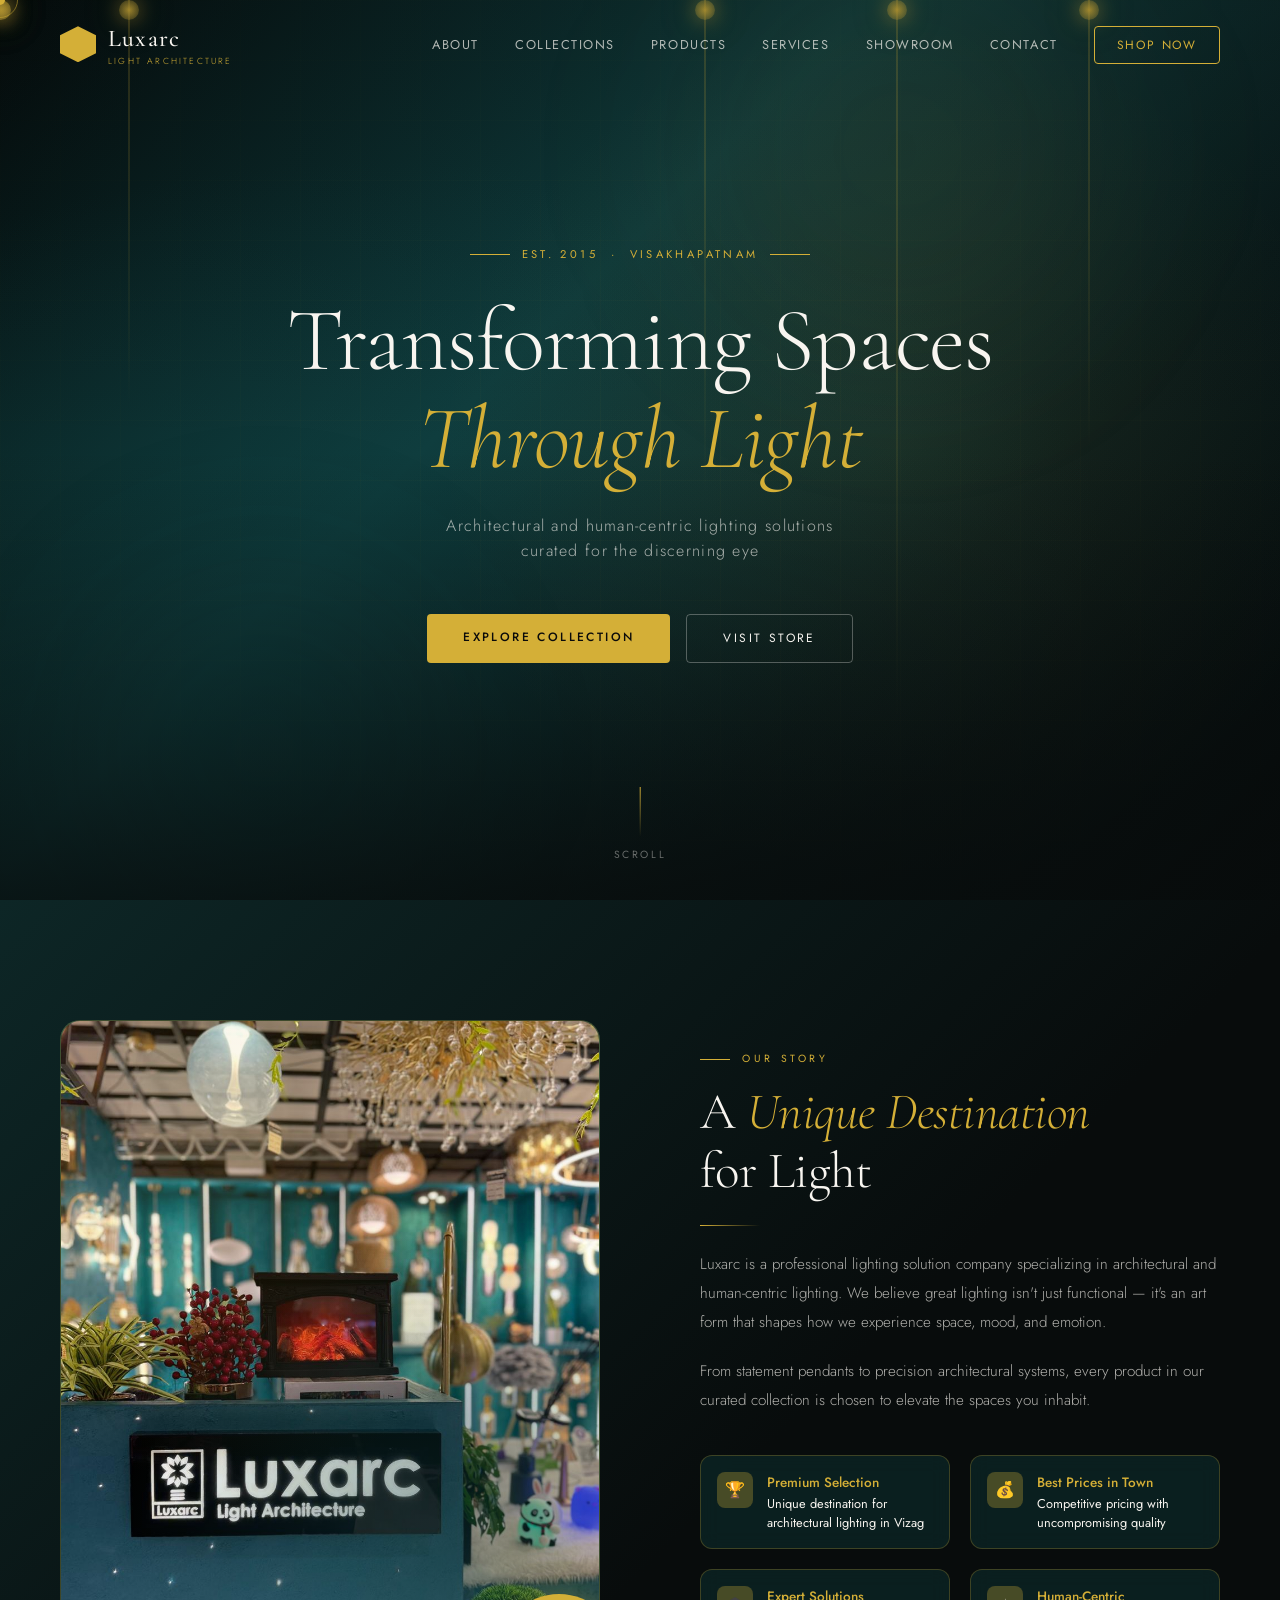
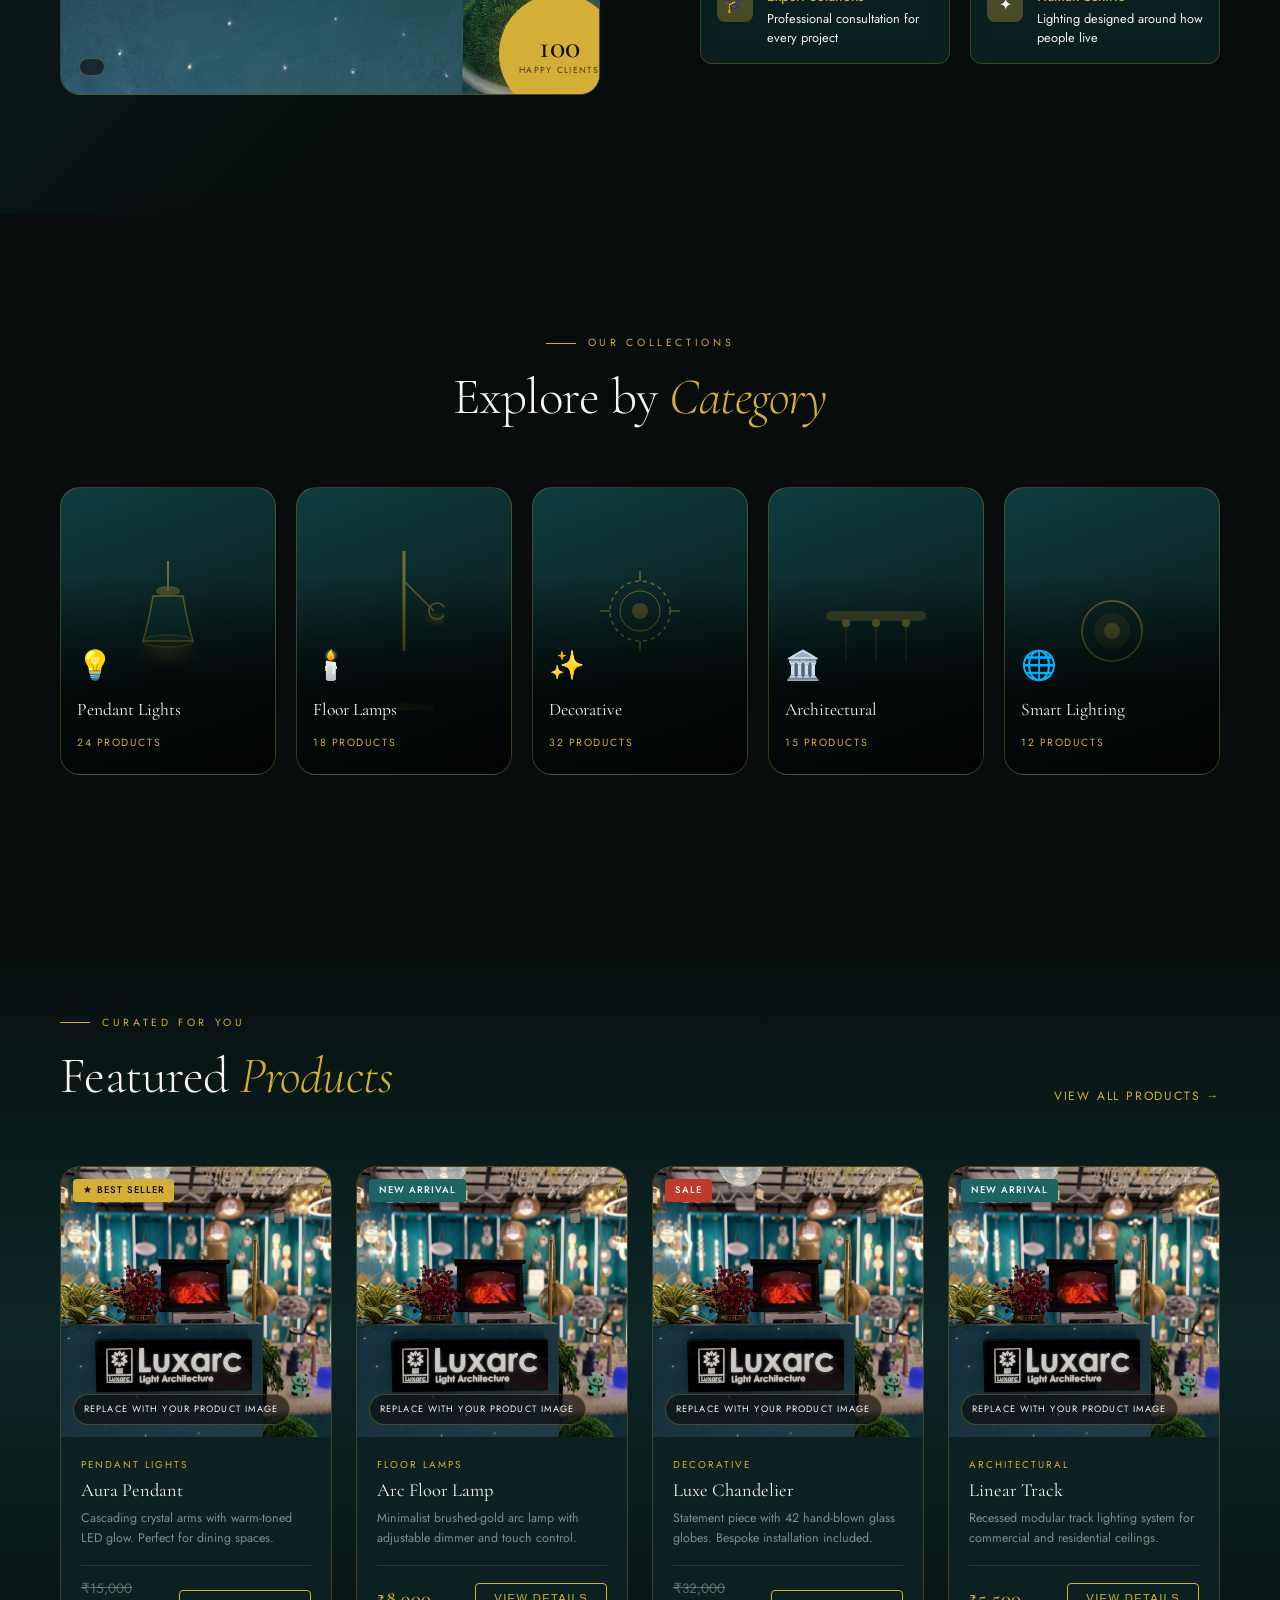
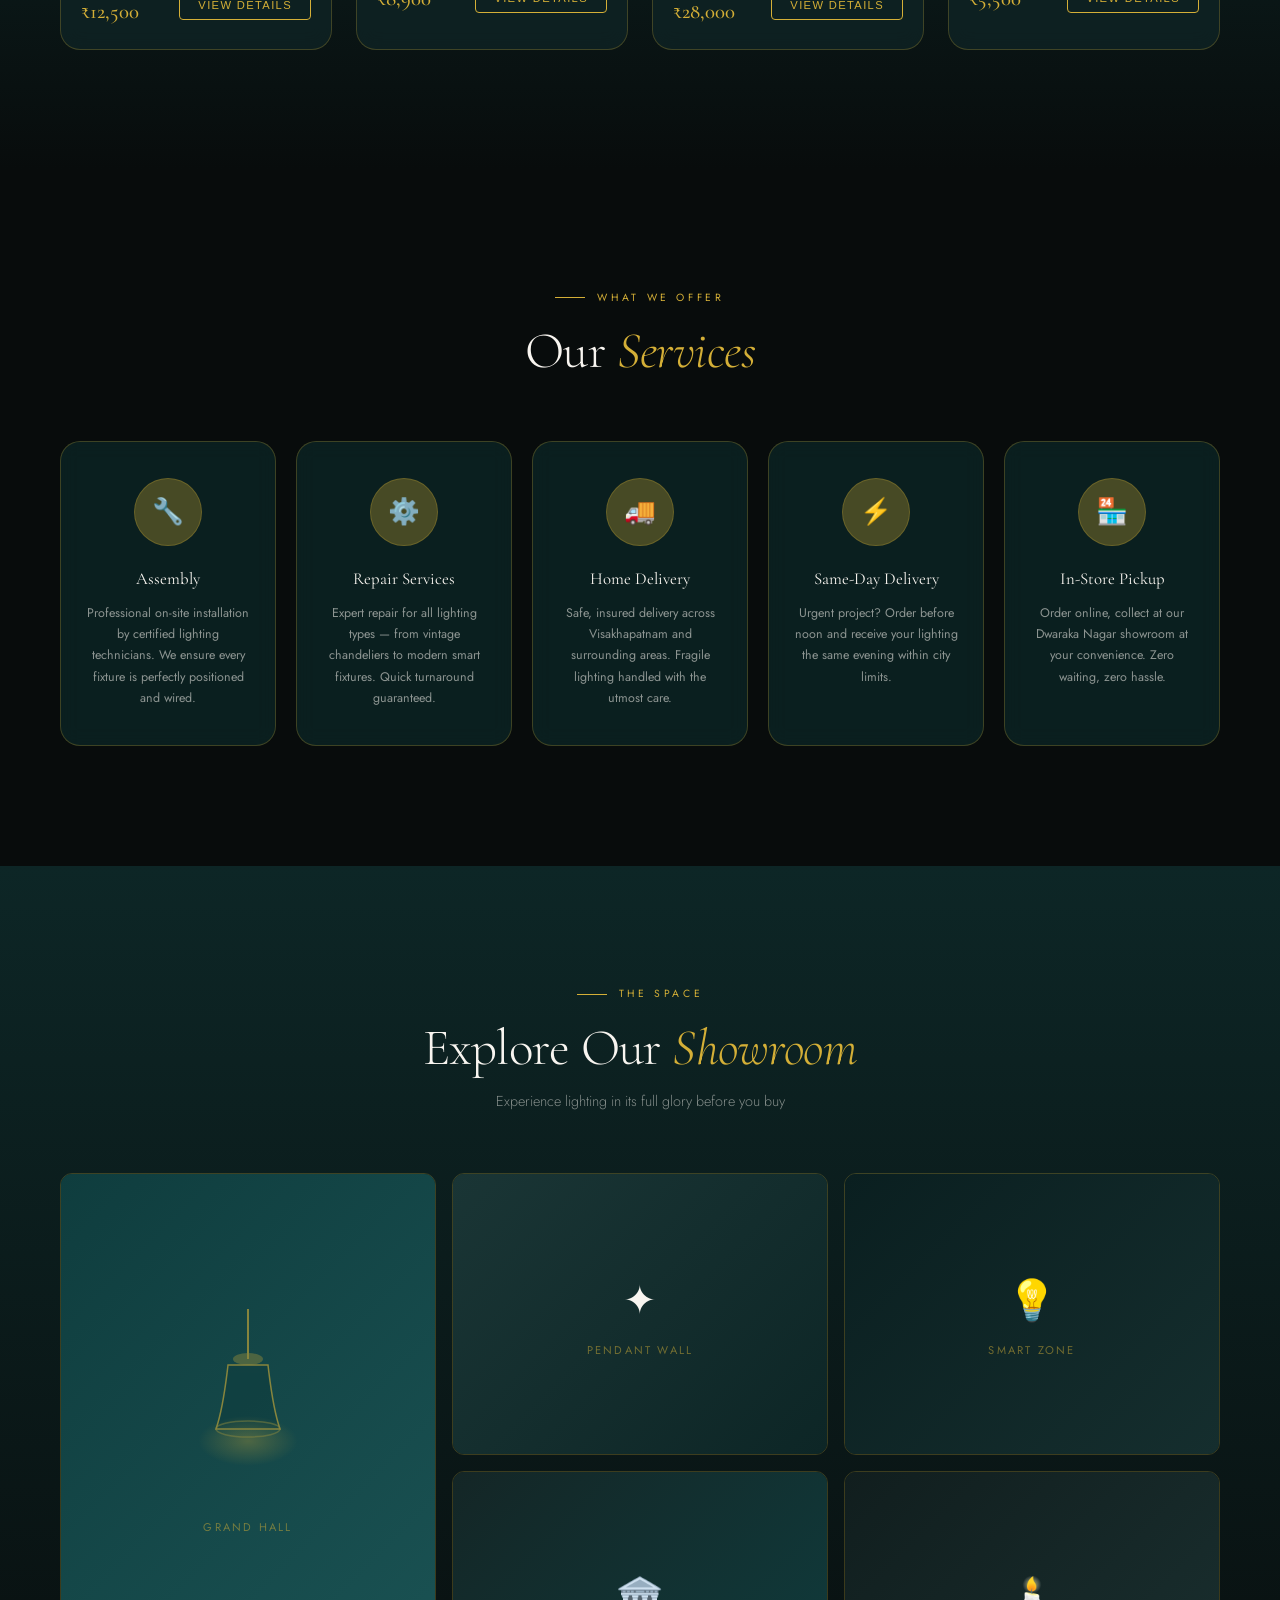
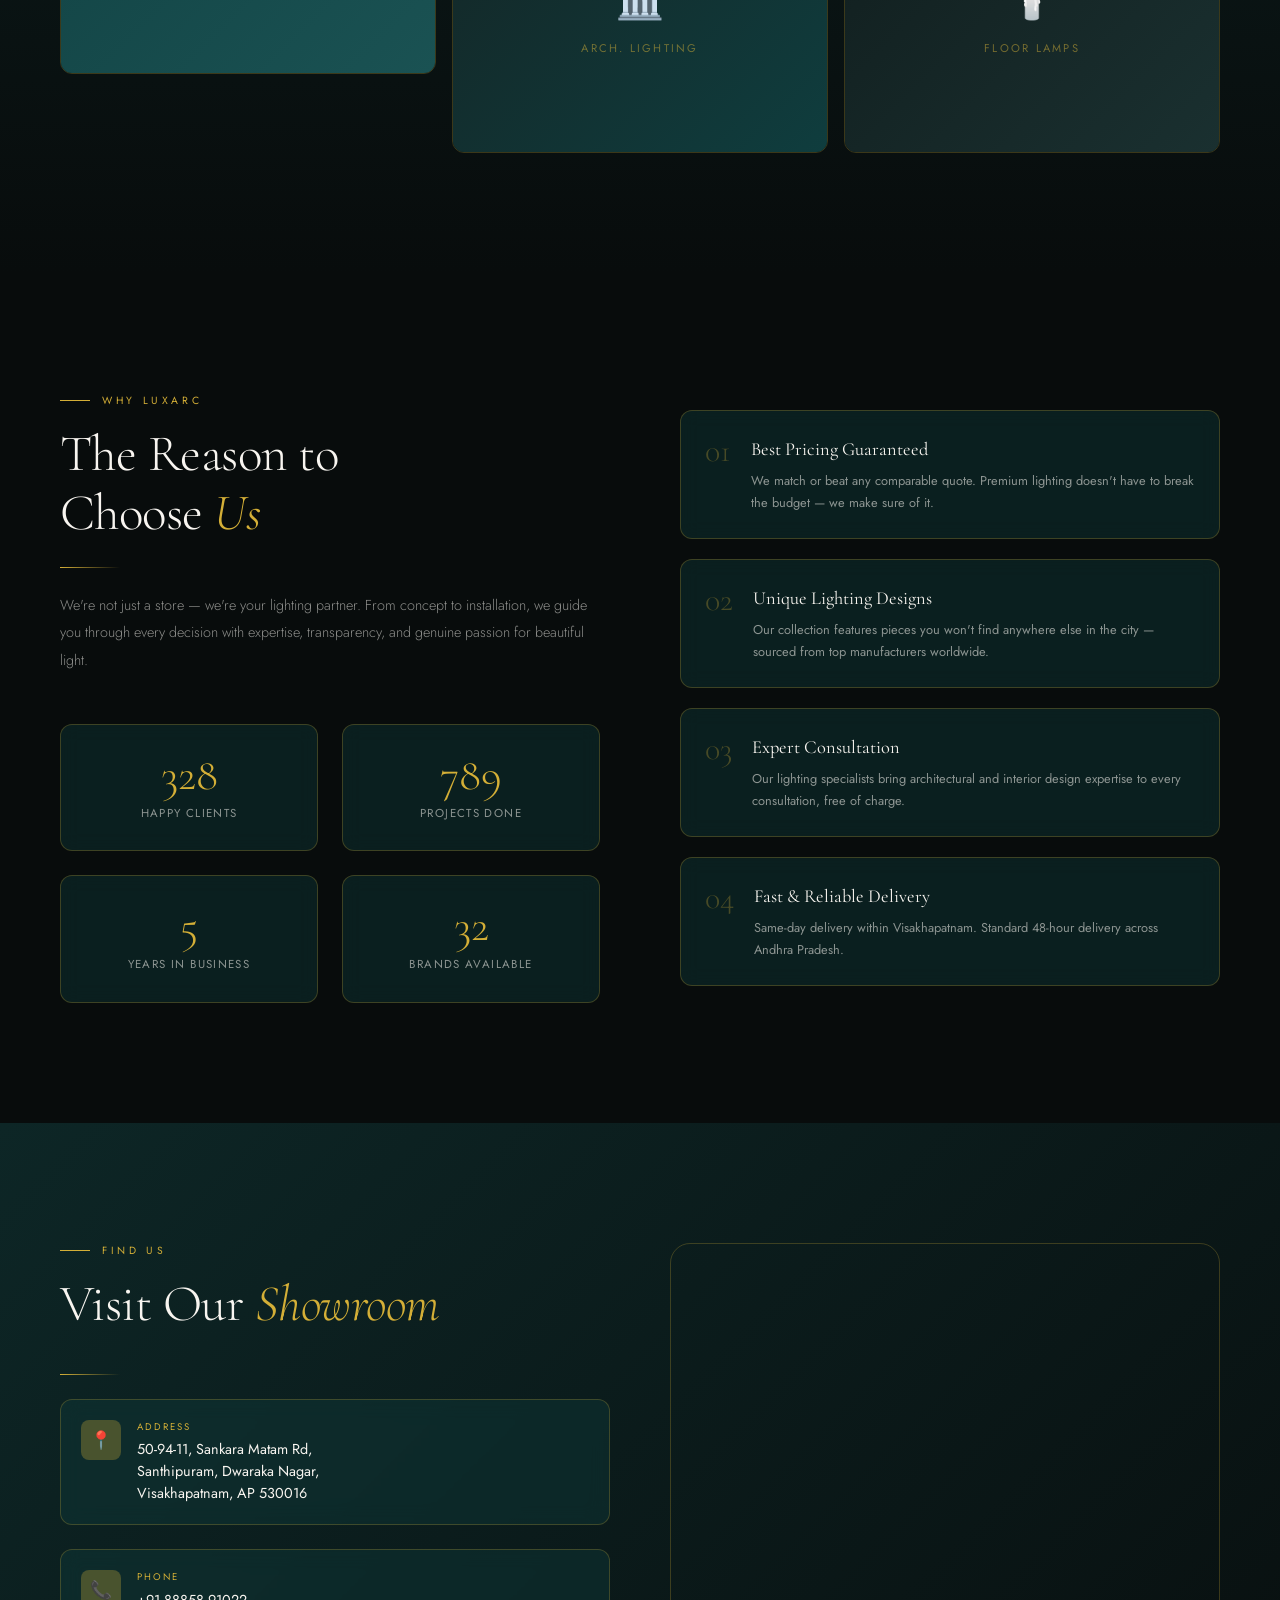
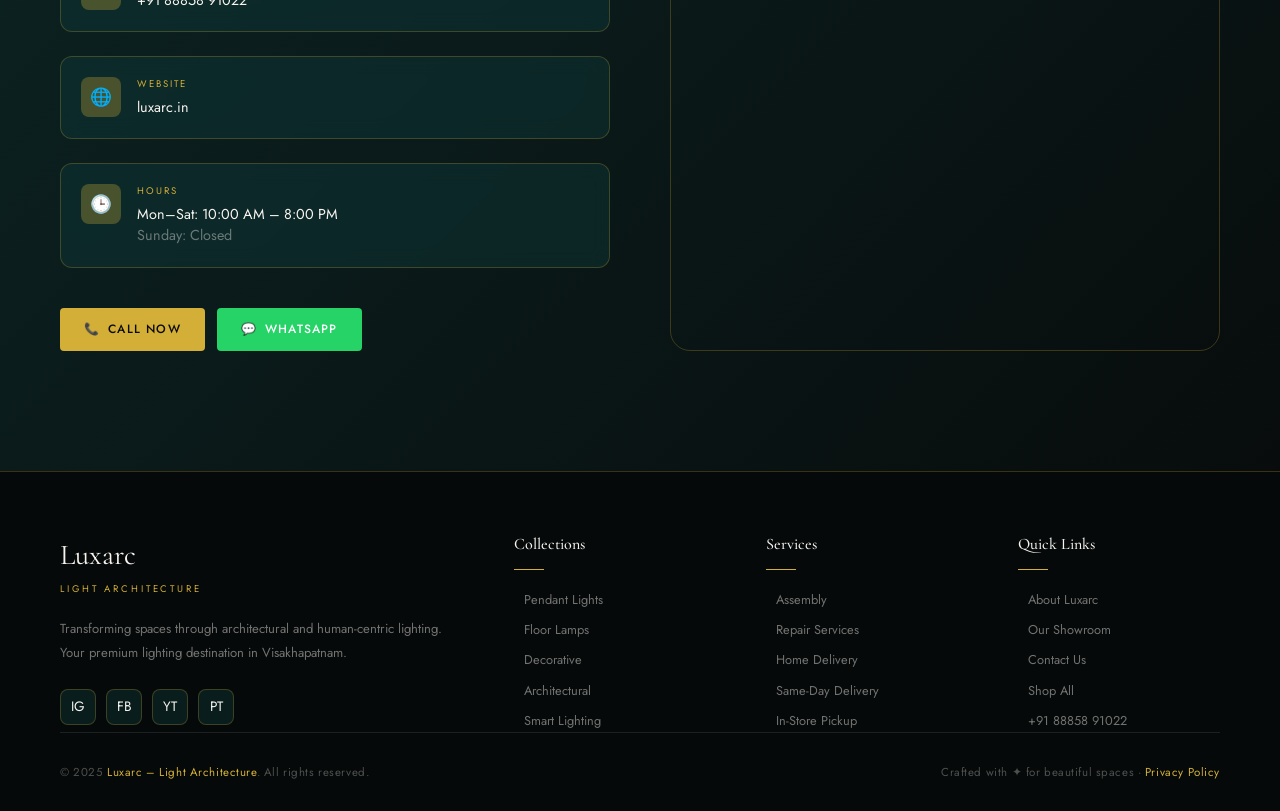
==== index.html @ 86f2c95a "Initial commit" ====
<!DOCTYPE html>
<html lang="en">
<head>
  <meta charset="UTF-8" />
  <meta name="viewport" content="width=device-width, initial-scale=1.0" />
  <title>Luxarc – Light Architecture | Premium Lighting Solutions</title>
  <meta name="description" content="Luxarc – Architectural and human-centric lighting solutions. Transforming spaces through light. Visakhapatnam's premium lighting destination." />
  <link rel="stylesheet" href="style.css" />
  <link rel="icon" href="data:image/svg+xml,<svg xmlns='http://www.w3.org/2000/svg' viewBox='0 0 100 100'><polygon points='50,5 95,27.5 95,72.5 50,95 5,72.5 5,27.5' fill='%23D4AF37'/></svg>" />
</head>
<body>

<!-- PAGE LOADER -->
<div class="page-loader" id="pageLoader">
  <div class="loader-logo">Lux<span>arc</span></div>
  <div class="loader-bar"></div>
  <div class="loader-text">Light Architecture</div>
</div>

<!-- CUSTOM CURSOR -->
<div class="cursor" id="cursor"></div>
<div class="cursor-ring" id="cursorRing"></div>

<!-- ─── NAVBAR ─── -->
<nav id="navbar">
  <a href="index.html" class="nav-logo">
    <div class="logo-icon"></div>
    <div>
      <span class="logo-text">Luxarc</span>
      <span class="logo-tagline">Light Architecture</span>
    </div>
  </a>
  <ul class="nav-links">
    <li><a href="#about">About</a></li>
    <li><a href="#categories">Collections</a></li>
    <li><a href="#featured">Products</a></li>
    <li><a href="#services">Services</a></li>
    <li><a href="#showroom">Showroom</a></li>
    <li><a href="#contact">Contact</a></li>
    <li><a href="products.html" class="nav-cta">Shop Now</a></li>
  </ul>
  <button class="hamburger" id="hamburger" aria-label="Menu">
    <span></span><span></span><span></span>
  </button>
</nav>

<!-- MOBILE NAV -->
<nav class="mobile-nav" id="mobileNav">
  <a href="#about">About</a>
  <a href="#categories">Collections</a>
  <a href="#featured">Products</a>
  <a href="#services">Services</a>
  <a href="#showroom">Showroom</a>
  <a href="#contact">Contact</a>
  <a href="products.html">Shop Now →</a>
</nav>

<!-- ─── HERO ─── -->
<section id="hero">
  <div class="hero-bg"></div>
  <div class="hero-lights">
    <div class="glow-orb glow-orb-1"></div>
    <div class="glow-orb glow-orb-2"></div>
    <div class="light-beam"></div>
    <div class="light-beam"></div>
    <div class="light-beam"></div>
    <div class="light-beam"></div>
    <div class="light-beam"></div>
    <div class="light-beam"></div>
  </div>
  <div class="hero-grid-overlay"></div>
  <div class="hero-overlay"></div>
  <div class="hero-content">
    <p class="hero-eyebrow">Est. 2015 &nbsp;·&nbsp; Visakhapatnam</p>
    <h1 class="hero-h1">Transforming Spaces<br><em>Through Light</em></h1>
    <p class="hero-sub">Architectural and human-centric lighting solutions<br>curated for the discerning eye</p>
    <div class="hero-btns">
      <a href="products.html" class="btn-primary">Explore Collection</a>
      <a href="#contact" class="btn-secondary">Visit Store</a>
    </div>
  </div>
  <div class="hero-scroll">
    <div class="scroll-line"></div>
    <span>Scroll</span>
  </div>
</section>

<!-- ─── ABOUT ─── -->
<section id="about" class="section-pad">
  <div class="container">
    <div class="about-grid">
      <div class="about-visual reveal-left">
        <div class="about-img-frame">
          <img
            class="about-img"
            src="abt.jpeg"
            alt="Luxarc showroom lighting display"
          />
          <div class="about-img-label"></div>
          <div class="about-badge">
            <span class="num" data-target="500">100</span>
            <span class="label">Happy Clients</span>
          </div>
        </div>
      </div>
      <div class="about-content reveal-right">
        <p class="section-label">Our Story</p>
        <h2 class="section-title">A <em>Unique Destination</em><br>for Light</h2>
        <div class="divider-gold"></div>
        <p class="about-text">
          Luxarc is a professional lighting solution company specializing in architectural and human-centric lighting. We believe great lighting isn't just functional — it's an art form that shapes how we experience space, mood, and emotion.
        </p>
        <p class="about-text" style="margin-top:-20px;">
          From statement pendants to precision architectural systems, every product in our curated collection is chosen to elevate the spaces you inhabit.
        </p>
        <div class="about-features">
          <div class="feature-item delay-1">
            <div class="feature-icon">🏆</div>
            <div class="feature-text">
              <strong>Premium Selection</strong>
              Unique destination for architectural lighting in Vizag
            </div>
          </div>
          <div class="feature-item delay-2">
            <div class="feature-icon">💰</div>
            <div class="feature-text">
              <strong>Best Prices in Town</strong>
              Competitive pricing with uncompromising quality
            </div>
          </div>
          <div class="feature-item delay-3">
            <div class="feature-icon">🎓</div>
            <div class="feature-text">
              <strong>Expert Solutions</strong>
              Professional consultation for every project
            </div>
          </div>
          <div class="feature-item delay-4">
            <div class="feature-icon">✦</div>
            <div class="feature-text">
              <strong>Human-Centric</strong>
              Lighting designed around how people live
            </div>
          </div>
        </div>
      </div>
    </div>
  </div>
</section>

<!-- ─── CATEGORIES ─── -->
<section id="categories" class="section-pad">
  <div class="container">
    <div class="categories-header reveal">
      <p class="section-label" style="justify-content:center">Our Collections</p>
      <h2 class="section-title">Explore by <em>Category</em></h2>
    </div>
    <div class="categories-grid">
      <a href="products.html?cat=pendant" class="cat-card reveal delay-1">
        <div class="cat-bg">
          <svg width="100" height="140" viewBox="0 0 100 140" fill="none" opacity="0.5">
            <line x1="50" y1="0" x2="50" y2="30" stroke="#D4AF37" stroke-width="2"/>
            <ellipse cx="50" cy="30" rx="12" ry="5" fill="#D4AF37" opacity="0.6"/>
            <path d="M35 35 Q30 65 25 80 L75 80 Q70 65 65 35Z" fill="#0F3D3E" stroke="#D4AF37" stroke-width="1.5"/>
            <ellipse cx="50" cy="80" rx="25" ry="6" fill="none" stroke="#D4AF37" stroke-width="1.5" opacity="0.5"/>
            <ellipse cx="50" cy="90" rx="35" ry="18" fill="url(#g1)" opacity="0.4"/>
            <defs><radialGradient id="g1"><stop offset="0%" stop-color="#D4AF37"/><stop offset="100%" stop-color="#D4AF37" stop-opacity="0"/></radialGradient></defs>
          </svg>
        </div>
        <div class="cat-info">
          <span class="cat-icon">💡</span>
          <span class="cat-name">Pendant Lights</span>
          <span class="cat-count">24 Products</span>
        </div>
        <div class="cat-arrow">→</div>
      </a>
      <a href="products.html?cat=floor" class="cat-card reveal delay-2">
        <div class="cat-bg">
          <svg width="80" height="160" viewBox="0 0 80 160" fill="none" opacity="0.5">
            <line x1="40" y1="0" x2="40" y2="100" stroke="#D4AF37" stroke-width="3"/>
            <line x1="40" y1="30" x2="70" y2="60" stroke="#D4AF37" stroke-width="2" opacity="0.7"/>
            <circle cx="73" cy="60" r="8" fill="none" stroke="#D4AF37" stroke-width="1.5"/>
            <ellipse cx="73" cy="68" rx="15" ry="8" fill="url(#g2)" opacity="0.4"/>
            <ellipse cx="40" cy="158" rx="30" ry="6" fill="#D4AF37" opacity="0.3"/>
            <defs><radialGradient id="g2"><stop offset="0%" stop-color="#D4AF37"/><stop offset="100%" stop-color="#D4AF37" stop-opacity="0"/></radialGradient></defs>
          </svg>
        </div>
        <div class="cat-info">
          <span class="cat-icon">🕯️</span>
          <span class="cat-name">Floor Lamps</span>
          <span class="cat-count">18 Products</span>
        </div>
        <div class="cat-arrow">→</div>
      </a>
      <a href="products.html?cat=decorative" class="cat-card reveal delay-3">
        <div class="cat-bg">
          <svg width="120" height="120" viewBox="0 0 120 120" fill="none" opacity="0.5">
            <circle cx="60" cy="40" r="30" fill="none" stroke="#D4AF37" stroke-width="1.5" stroke-dasharray="4 4"/>
            <circle cx="60" cy="40" r="20" fill="none" stroke="#D4AF37" stroke-width="1"/>
            <circle cx="60" cy="40" r="8" fill="#D4AF37" opacity="0.6"/>
            <line x1="60" y1="10" x2="60" y2="0" stroke="#D4AF37" stroke-width="1.5"/>
            <line x1="60" y1="70" x2="60" y2="80" stroke="#D4AF37" stroke-width="1.5"/>
            <line x1="30" y1="40" x2="20" y2="40" stroke="#D4AF37" stroke-width="1.5"/>
            <line x1="90" y1="40" x2="100" y2="40" stroke="#D4AF37" stroke-width="1.5"/>
          </svg>
        </div>
        <div class="cat-info">
          <span class="cat-icon">✨</span>
          <span class="cat-name">Decorative</span>
          <span class="cat-count">32 Products</span>
        </div>
        <div class="cat-arrow">→</div>
      </a>
      <a href="products.html?cat=architectural" class="cat-card reveal delay-4">
        <div class="cat-bg">
          <svg width="120" height="80" viewBox="0 0 120 80" fill="none" opacity="0.5">
            <rect x="10" y="20" width="100" height="10" rx="5" fill="#D4AF37" opacity="0.5"/>
            <line x1="30" y1="30" x2="30" y2="70" stroke="#D4AF37" stroke-width="1.5" opacity="0.4"/>
            <line x1="60" y1="30" x2="60" y2="70" stroke="#D4AF37" stroke-width="1.5" opacity="0.4"/>
            <line x1="90" y1="30" x2="90" y2="70" stroke="#D4AF37" stroke-width="1.5" opacity="0.4"/>
            <circle cx="30" cy="32" r="4" fill="#D4AF37"/>
            <circle cx="60" cy="32" r="4" fill="#D4AF37"/>
            <circle cx="90" cy="32" r="4" fill="#D4AF37"/>
          </svg>
        </div>
        <div class="cat-info">
          <span class="cat-icon">🏛️</span>
          <span class="cat-name">Architectural</span>
          <span class="cat-count">15 Products</span>
        </div>
        <div class="cat-arrow">→</div>
      </a>
      <a href="products.html?cat=smart" class="cat-card reveal delay-5">
        <div class="cat-bg">
          <svg width="100" height="100" viewBox="0 0 100 100" fill="none" opacity="0.5">
            <circle cx="50" cy="50" r="30" fill="none" stroke="#D4AF37" stroke-width="1.5"/>
            <circle cx="50" cy="50" r="18" fill="#D4AF37" opacity="0.2"/>
            <circle cx="50" cy="50" r="8" fill="#D4AF37" opacity="0.7"/>
            <path d="M50 20 A30 30 0 0 1 80 50" stroke="#D4AF37" stroke-width="2" stroke-linecap="round" opacity="0.5"/>
            <path d="M50 80 A30 30 0 0 1 20 50" stroke="#D4AF37" stroke-width="2" stroke-linecap="round" opacity="0.5"/>
          </svg>
        </div>
        <div class="cat-info">
          <span class="cat-icon">🌐</span>
          <span class="cat-name">Smart Lighting</span>
          <span class="cat-count">12 Products</span>
        </div>
        <div class="cat-arrow">→</div>
      </a>
    </div>
  </div>
</section>

<!-- ─── FEATURED PRODUCTS ─── -->
<section id="featured" class="section-pad">
  <div class="container">
    <div class="featured-header">
      <div class="reveal">
        <p class="section-label">Curated for You</p>
        <h2 class="section-title">Featured <em>Products</em></h2>
      </div>
      <a href="products.html" class="view-all-link reveal">View All Products →</a>
    </div>
    <div class="products-grid" id="featuredGrid">
      <!-- Rendered by JS -->
    </div>
  </div>
</section>

<!-- ─── SERVICES ─── -->
<section id="services" class="section-pad">
  <div class="container">
    <div class="services-header reveal">
      <p class="section-label" style="justify-content:center">What We Offer</p>
      <h2 class="section-title">Our <em>Services</em></h2>
    </div>
    <div class="services-grid">
      <div class="service-card reveal delay-1">
        <div class="service-icon-wrap">🔧</div>
        <h3 class="service-title">Assembly</h3>
        <p class="service-desc">Professional on-site installation by certified lighting technicians. We ensure every fixture is perfectly positioned and wired.</p>
      </div>
      <div class="service-card reveal delay-2">
        <div class="service-icon-wrap">⚙️</div>
        <h3 class="service-title">Repair Services</h3>
        <p class="service-desc">Expert repair for all lighting types — from vintage chandeliers to modern smart fixtures. Quick turnaround guaranteed.</p>
      </div>
      <div class="service-card reveal delay-3">
        <div class="service-icon-wrap">🚚</div>
        <h3 class="service-title">Home Delivery</h3>
        <p class="service-desc">Safe, insured delivery across Visakhapatnam and surrounding areas. Fragile lighting handled with the utmost care.</p>
      </div>
      <div class="service-card reveal delay-4">
        <div class="service-icon-wrap">⚡</div>
        <h3 class="service-title">Same-Day Delivery</h3>
        <p class="service-desc">Urgent project? Order before noon and receive your lighting the same evening within city limits.</p>
      </div>
      <div class="service-card reveal delay-5">
        <div class="service-icon-wrap">🏪</div>
        <h3 class="service-title">In-Store Pickup</h3>
        <p class="service-desc">Order online, collect at our Dwaraka Nagar showroom at your convenience. Zero waiting, zero hassle.</p>
      </div>
    </div>
  </div>
</section>

<!-- ─── SHOWROOM ─── -->
<section id="showroom" class="section-pad">
  <div class="container">
    <div class="showroom-header reveal">
      <p class="section-label" style="justify-content:center">The Space</p>
      <h2 class="section-title">Explore Our <em>Showroom</em></h2>
      <p style="color:rgba(248,245,240,0.5); font-size:0.9rem; margin-top:12px; font-weight:300;">Experience lighting in its full glory before you buy</p>
    </div>
    <div class="showroom-gallery">
      <div class="gallery-item reveal-left">
        <div class="gallery-inner" style="background: linear-gradient(135deg, #0f3d3e, #1a5253);">
          <svg width="120" height="200" viewBox="0 0 120 200" fill="none" opacity="0.6">
            <line x1="60" y1="0" x2="60" y2="50" stroke="#D4AF37" stroke-width="2"/>
            <ellipse cx="60" cy="50" rx="15" ry="6" fill="#D4AF37" opacity="0.5"/>
            <path d="M40 56 Q35 100 28 120 L92 120 Q85 100 80 56Z" fill="#0F3D3E" stroke="#D4AF37" stroke-width="1.5"/>
            <ellipse cx="60" cy="120" rx="32" ry="8" fill="none" stroke="#D4AF37" stroke-width="1.5" opacity="0.5"/>
            <ellipse cx="60" cy="132" rx="50" ry="25" fill="url(#sg1)" opacity="0.5"/>
            <defs><radialGradient id="sg1"><stop offset="0%" stop-color="#D4AF37"/><stop offset="100%" stop-color="#D4AF37" stop-opacity="0"/></radialGradient></defs>
          </svg>
          <span style="font-size:0.7rem; color:rgba(212,175,55,0.5); letter-spacing:0.2em; text-transform:uppercase;">Grand Hall</span>
        </div>
        <div class="gallery-caption">Grand Entry Chandelier Display</div>
      </div>
      <div class="gallery-item reveal delay-1">
        <div class="gallery-inner" style="background: linear-gradient(135deg, #1a3535, #0d2626);">
          <span style="font-size:2.5rem">✦</span>
          <span style="font-size:0.7rem; color:rgba(212,175,55,0.5); letter-spacing:0.2em; text-transform:uppercase;">Pendant Wall</span>
        </div>
        <div class="gallery-caption">Curated Pendant Collection</div>
      </div>
      <div class="gallery-item reveal delay-2">
        <div class="gallery-inner" style="background: linear-gradient(135deg, #0a1f20, #152e2e);">
          <span style="font-size:2.5rem">💡</span>
          <span style="font-size:0.7rem; color:rgba(212,175,55,0.5); letter-spacing:0.2em; text-transform:uppercase;">Smart Zone</span>
        </div>
        <div class="gallery-caption">Smart Lighting Technology Zone</div>
      </div>
      <div class="gallery-item reveal delay-3">
        <div class="gallery-inner" style="background: linear-gradient(135deg, #142626, #0f3d3e);">
          <span style="font-size:2.5rem">🏛️</span>
          <span style="font-size:0.7rem; color:rgba(212,175,55,0.5); letter-spacing:0.2em; text-transform:uppercase;">Arch. Lighting</span>
        </div>
        <div class="gallery-caption">Architectural Solutions Room</div>
      </div>
      <div class="gallery-item reveal delay-4">
        <div class="gallery-inner" style="background: linear-gradient(135deg, #111e1e, #1a3030);">
          <span style="font-size:2.5rem">🕯️</span>
          <span style="font-size:0.7rem; color:rgba(212,175,55,0.5); letter-spacing:0.2em; text-transform:uppercase;">Floor Lamps</span>
        </div>
        <div class="gallery-caption">Designer Floor Lamp Gallery</div>
      </div>
    </div>
  </div>
</section>

<!-- ─── WHY CHOOSE US ─── -->
<section id="why" class="section-pad">
  <div class="container">
    <div class="why-grid">
      <div class="why-left">
        <div class="reveal">
          <p class="section-label">Why Luxarc</p>
          <h2 class="section-title">The Reason to<br>Choose <em>Us</em></h2>
          <div class="divider-gold"></div>
          <p style="font-size:0.9rem; color:rgba(248,245,240,0.55); line-height:1.9; font-weight:300;">
            We're not just a store — we're your lighting partner. From concept to installation, we guide you through every decision with expertise, transparency, and genuine passion for beautiful light.
          </p>
        </div>
        <div class="why-stats">
          <div class="stat-item reveal delay-1">
            <div class="stat-num" data-target="500">0</div>
            <div class="stat-label">Happy Clients</div>
          </div>
          <div class="stat-item reveal delay-2">
            <div class="stat-num" data-target="1200">0</div>
            <div class="stat-label">Projects Done</div>
          </div>
          <div class="stat-item reveal delay-3">
            <div class="stat-num" data-target="8">0</div>
            <div class="stat-label">Years in Business</div>
          </div>
          <div class="stat-item reveal delay-4">
            <div class="stat-num" data-target="50">0</div>
            <div class="stat-label">Brands Available</div>
          </div>
        </div>
      </div>
      <div class="why-reasons">
        <div class="reason-item reveal delay-1">
          <div class="reason-num">01</div>
          <div class="reason-content">
            <h3 class="reason-title">Best Pricing Guaranteed</h3>
            <p class="reason-desc">We match or beat any comparable quote. Premium lighting doesn't have to break the budget — we make sure of it.</p>
          </div>
        </div>
        <div class="reason-item reveal delay-2">
          <div class="reason-num">02</div>
          <div class="reason-content">
            <h3 class="reason-title">Unique Lighting Designs</h3>
            <p class="reason-desc">Our collection features pieces you won't find anywhere else in the city — sourced from top manufacturers worldwide.</p>
          </div>
        </div>
        <div class="reason-item reveal delay-3">
          <div class="reason-num">03</div>
          <div class="reason-content">
            <h3 class="reason-title">Expert Consultation</h3>
            <p class="reason-desc">Our lighting specialists bring architectural and interior design expertise to every consultation, free of charge.</p>
          </div>
        </div>
        <div class="reason-item reveal delay-4">
          <div class="reason-num">04</div>
          <div class="reason-content">
            <h3 class="reason-title">Fast & Reliable Delivery</h3>
            <p class="reason-desc">Same-day delivery within Visakhapatnam. Standard 48-hour delivery across Andhra Pradesh.</p>
          </div>
        </div>
      </div>
    </div>
  </div>
</section>

<!-- ─── CONTACT ─── -->
<section id="contact" class="section-pad">
  <div class="container">
    <div class="contact-grid">
      <div class="contact-info">
        <div class="reveal">
          <p class="section-label">Find Us</p>
          <h2 class="section-title">Visit Our <em>Showroom</em></h2>
          <div class="divider-gold"></div>
        </div>
        <div class="contact-details">
          <div class="contact-item reveal delay-1">
            <div class="contact-icon">📍</div>
            <div>
              <p class="contact-label">Address</p>
              <p class="contact-value">50-94-11, Sankara Matam Rd,<br>Santhipuram, Dwaraka Nagar,<br>Visakhapatnam, AP 530016</p>
            </div>
          </div>
          <div class="contact-item reveal delay-2">
            <div class="contact-icon">📞</div>
            <div>
              <p class="contact-label">Phone</p>
              <p class="contact-value">+91 88858 91022</p>
            </div>
          </div>
          <div class="contact-item reveal delay-3">
            <div class="contact-icon">🌐</div>
            <div>
              <p class="contact-label">Website</p>
              <p class="contact-value">luxarc.in</p>
            </div>
          </div>
          <div class="contact-item reveal delay-4">
            <div class="contact-icon">🕒</div>
            <div>
              <p class="contact-label">Hours</p>
              <p class="contact-value">Mon–Sat: 10:00 AM – 8:00 PM<br><span style="color:rgba(248,245,240,0.4)">Sunday: Closed</span></p>
            </div>
          </div>
        </div>
        <div class="contact-actions reveal delay-5">
          <a href="tel:+918885891022" class="btn-call">
            <span>📞</span> Call Now
          </a>
          <a href="https://wa.me/918885891022" target="_blank" class="btn-whatsapp">
            <span>💬</span> WhatsApp
          </a>
        </div>
      </div>
      <div class="contact-map reveal-right">
        <iframe
          src="https://www.google.com/maps/embed?pb=!1m18!1m12!1m3!1d3800.398!2d83.318!3d17.726!2m3!1f0!2f0!3f0!3m2!1i1024!2i768!4f13.1!3m3!1m2!1s0x0%3A0x0!2zMTfCsDQzJzMzLjYiTiA4M8KwMTknMDQuOCJF!5e0!3m2!1sen!2sin!4v1620000000000!5m2!1sen!2sin"
          allowfullscreen="" loading="lazy"
          referrerpolicy="no-referrer-when-downgrade"
          title="Luxarc Store Location">
        </iframe>
      </div>
    </div>
  </div>
</section>

<!-- ─── FOOTER ─── -->
<footer>
  <div class="footer-grid container" style="max-width:1300px; margin:0 auto;">
    <div class="footer-brand">
      <span class="logo-text">Luxarc</span>
      <span class="tagline">Light Architecture</span>
      <p class="footer-desc">Transforming spaces through architectural and human-centric lighting. Your premium lighting destination in Visakhapatnam.</p>
      <div class="social-links">
        <a class="social-link" href="#" aria-label="Instagram">IG</a>
        <a class="social-link" href="#" aria-label="Facebook">FB</a>
        <a class="social-link" href="#" aria-label="YouTube">YT</a>
        <a class="social-link" href="#" aria-label="Pinterest">PT</a>
      </div>
    </div>
    <div class="footer-col">
      <h4>Collections</h4>
      <div class="footer-links">
        <a href="products.html?cat=pendant">Pendant Lights</a>
        <a href="products.html?cat=floor">Floor Lamps</a>
        <a href="products.html?cat=decorative">Decorative</a>
        <a href="products.html?cat=architectural">Architectural</a>
        <a href="products.html?cat=smart">Smart Lighting</a>
      </div>
    </div>
    <div class="footer-col">
      <h4>Services</h4>
      <div class="footer-links">
        <a href="#services">Assembly</a>
        <a href="#services">Repair Services</a>
        <a href="#services">Home Delivery</a>
        <a href="#services">Same-Day Delivery</a>
        <a href="#services">In-Store Pickup</a>
      </div>
    </div>
    <div class="footer-col">
      <h4>Quick Links</h4>
      <div class="footer-links">
        <a href="#about">About Luxarc</a>
        <a href="#showroom">Our Showroom</a>
        <a href="#contact">Contact Us</a>
        <a href="products.html">Shop All</a>
        <a href="tel:+918885891022">+91 88858 91022</a>
      </div>
    </div>
  </div>
  <div class="footer-bottom container" style="max-width:1300px; margin:0 auto;">
    <p>© 2025 <a href="#">Luxarc – Light Architecture</a>. All rights reserved.</p>
    <p>Crafted with ✦ for beautiful spaces · <a href="#">Privacy Policy</a></p>
  </div>
</footer>

<!-- ─── PRODUCT MODAL ─── -->
<div class="modal-overlay" id="productModal" role="dialog" aria-modal="true">
  <div class="modal-box" style="position:relative;">
    <div class="modal-img-side">
      <!-- Populated by JS -->
    </div>
    <div class="modal-info">
      <button class="modal-close" onclick="closeModal()" aria-label="Close">✕</button>
      <p class="modal-product-cat product-cat" style="margin-bottom:8px;">Category</p>
      <h2 class="modal-product-name" style="font-family:var(--font-display); font-size:1.8rem; font-weight:400; margin-bottom:8px;">Product Name</h2>
      <p class="modal-product-price product-price" style="font-size:1.6rem; margin-bottom:20px;">₹0</p>
      <p class="modal-product-desc" style="font-size:0.88rem; color:rgba(248,245,240,0.6); line-height:1.8; margin-bottom:30px;">Description</p>
      <div style="display:flex; gap:12px; flex-wrap:wrap;">
        <button class="btn-primary" onclick="closeModal()">Add to Enquiry</button>
        <a href="tel:+918885891022" class="btn-secondary" style="display:flex;align-items:center;gap:6px;">📞 Call for Price</a>
      </div>
      <p style="font-size:0.7rem; color:rgba(248,245,240,0.3); margin-top:16px; letter-spacing:0.05em;">
        Free delivery · Expert installation available
      </p>
    </div>
  </div>
</div>

<script src="script.js"></script>
</body>
</html>
---- style.css ----
/* ========================================
   LUXARC – LIGHT ARCHITECTURE
   Premium Lighting Brand CSS
   ======================================== */

@import url('https://fonts.googleapis.com/css2?family=Cormorant+Garamond:ital,wght@0,300;0,400;0,500;0,600;1,300;1,400&family=Jost:wght@200;300;400;500;600&display=swap');

/* ─── CSS VARIABLES ─── */
:root {
  --teal-deep: #0F3D3E;
  --teal-mid: #174f50;
  --teal-light: #1e6465;
  --gold: #D4AF37;
  --gold-light: #e8c84a;
  --gold-dim: rgba(212, 175, 55, 0.3);
  --white-glow: #F8F5F0;
  --white-soft: rgba(248, 245, 240, 0.85);
  --matte-black: #0A0A0A;
  --dark-bg: #080c0c;
  --card-bg: rgba(15, 35, 36, 0.85);
  --glass-bg: rgba(15, 61, 62, 0.4);
  --border-gold: rgba(212, 175, 55, 0.25);
  --border-light: rgba(248, 245, 240, 0.1);
  --shadow-gold: 0 0 30px rgba(212, 175, 55, 0.15);
  --shadow-deep: 0 20px 60px rgba(0,0,0,0.5);
  --radius: 12px;
  --radius-lg: 20px;
  --transition: 0.35s cubic-bezier(0.4, 0, 0.2, 1);
  --font-display: 'Cormorant Garamond', serif;
  --font-body: 'Jost', sans-serif;
}

/* ─── RESET & BASE ─── */
*, *::before, *::after { box-sizing: border-box; margin: 0; padding: 0; }

html { scroll-behavior: smooth; font-size: 16px; }

body {
  font-family: var(--font-body);
  background: var(--dark-bg);
  color: var(--white-glow);
  overflow-x: hidden;
  line-height: 1.6;
}
body.menu-open {
  overflow: hidden;
}

img { max-width: 100%; display: block; }
a { text-decoration: none; color: inherit; }
ul { list-style: none; }

/* ─── SCROLLBAR ─── */
::-webkit-scrollbar { width: 6px; }
::-webkit-scrollbar-track { background: var(--dark-bg); }
::-webkit-scrollbar-thumb { background: var(--gold); border-radius: 3px; }

/* ─── CUSTOM CURSOR ─── */
.cursor {
  position: fixed; width: 10px; height: 10px;
  background: var(--gold); border-radius: 50%;
  pointer-events: none; z-index: 9999;
  transform: translate(-50%, -50%);
  transition: transform 0.1s, width 0.3s, height 0.3s, opacity 0.3s;
}
.cursor-ring {
  position: fixed; width: 36px; height: 36px;
  border: 1px solid rgba(212, 175, 55, 0.5);
  border-radius: 50%; pointer-events: none; z-index: 9998;
  transform: translate(-50%, -50%);
  transition: transform 0.15s ease-out, width 0.3s, height 0.3s;
}
.cursor.hover { width: 6px; height: 6px; }
.cursor-ring.hover { width: 50px; height: 50px; border-color: var(--gold); }

/* ─── NOISE TEXTURE OVERLAY ─── */
body::after {
  content: '';
  position: fixed; inset: 0; z-index: 1;
  pointer-events: none;
  background-image: url("data:image/svg+xml,%3Csvg viewBox='0 0 256 256' xmlns='http://www.w3.org/2000/svg'%3E%3Cfilter id='noise'%3E%3CfeTurbulence type='fractalNoise' baseFrequency='0.9' numOctaves='4' stitchTiles='stitch'/%3E%3C/filter%3E%3Crect width='100%25' height='100%25' filter='url(%23noise)' opacity='0.03'/%3E%3C/svg%3E");
  opacity: 0.4;
}

/* ─── NAVBAR ─── */
#navbar {
  position: fixed; top: 0; left: 0; width: 100%; z-index: 1000;
  padding: 20px 60px;
  display: flex; align-items: center; justify-content: space-between;
  transition: var(--transition);
}
#navbar.scrolled {
  background: rgba(8, 12, 12, 0.92);
  backdrop-filter: blur(20px);
  padding: 14px 60px;
  border-bottom: 1px solid var(--border-gold);
  box-shadow: 0 4px 30px rgba(0,0,0,0.3);
}
.nav-logo {
  display: flex; align-items: center; gap: 12px;
}
.nav-logo .logo-icon {
  width: 36px; height: 36px;
  background: var(--gold);
  clip-path: polygon(50% 0%, 100% 25%, 100% 75%, 50% 100%, 0% 75%, 0% 25%);
  position: relative;
}
.nav-logo .logo-text {
  font-family: var(--font-display);
  font-size: 1.5rem; font-weight: 500;
  letter-spacing: 0.05em;
  color: var(--white-glow);
}
.nav-logo .logo-tagline {
  font-size: 0.55rem; letter-spacing: 0.25em;
  text-transform: uppercase; color: var(--gold);
  font-weight: 300; display: block; margin-top: -4px;
}
.nav-links {
  display: flex; gap: 36px; align-items: center;
}
.nav-links a {
  font-size: 0.8rem; font-weight: 400; letter-spacing: 0.12em;
  text-transform: uppercase; color: rgba(248, 245, 240, 0.7);
  position: relative; transition: var(--transition);
}
.nav-links a::after {
  content: ''; position: absolute; bottom: -4px; left: 0;
  width: 0; height: 1px; background: var(--gold);
  transition: var(--transition);
}
.nav-links a:hover { color: var(--white-glow); }
.nav-links a:hover::after { width: 100%; }
.nav-cta {
  padding: 9px 22px;
  border: 1px solid var(--gold);
  color: var(--gold) !important;
  border-radius: 4px;
  font-size: 0.75rem !important;
  letter-spacing: 0.15em !important;
  transition: var(--transition) !important;
}
.nav-cta:hover {
  background: var(--gold) !important;
  color: var(--matte-black) !important;
}
.nav-cta::after { display: none !important; }
.hamburger {
  display: none; flex-direction: column; gap: 5px;
  cursor: pointer; padding: 4px;
}
.hamburger span {
  display: block; width: 24px; height: 1.5px;
  background: var(--white-glow); transition: var(--transition);
}
.hamburger.active span:nth-child(1) { transform: rotate(45deg) translate(5px, 5px); }
.hamburger.active span:nth-child(2) { opacity: 0; }
.hamburger.active span:nth-child(3) { transform: rotate(-45deg) translate(5px, -5px); }

/* ─── HERO ─── */
#hero {
  position: relative; height: 100vh; min-height: 700px;
  display: flex; align-items: center; justify-content: center;
  overflow: hidden;
}
.hero-bg {
  position: absolute; inset: 0; z-index: 0;
  background: 
    radial-gradient(ellipse 60% 80% at 70% 50%, rgba(212, 175, 55, 0.07) 0%, transparent 60%),
    radial-gradient(ellipse 80% 60% at 30% 60%, rgba(15, 61, 62, 0.5) 0%, transparent 70%),
    linear-gradient(135deg, #040a0a 0%, #0F3D3E 40%, #0a1a1a 70%, #050808 100%);
}
.hero-lights {
  position: absolute; inset: 0; z-index: 1; overflow: hidden;
}
.light-beam {
  position: absolute;
  background: linear-gradient(to bottom, rgba(212, 175, 55, 0.25), transparent);
  width: 2px; transform-origin: top center;
  animation: sway 8s ease-in-out infinite;
}
.light-beam::before {
  content: '';
  position: absolute; top: 0; left: 50%;
  transform: translateX(-50%);
  width: 20px; height: 20px;
  background: radial-gradient(circle, rgba(212, 175, 55, 0.9), rgba(212, 175, 55, 0.2));
  border-radius: 50%;
  box-shadow: 0 0 20px rgba(212, 175, 55, 0.6), 0 0 60px rgba(212, 175, 55, 0.2);
}
.light-beam:nth-child(1) { left: 20%; top: 0; height: 60%; animation-delay: 0s; }
.light-beam:nth-child(2) { left: 40%; top: 0; height: 75%; animation-delay: -2s; width: 3px; }
.light-beam:nth-child(3) { left: 55%; top: 0; height: 55%; animation-delay: -4s; }
.light-beam:nth-child(4) { left: 70%; top: 0; height: 80%; animation-delay: -1s; }
.light-beam:nth-child(5) { left: 85%; top: 0; height: 50%; animation-delay: -3s; }
.light-beam:nth-child(6) { left: 10%; top: 0; height: 45%; animation-delay: -5s; }
@keyframes sway {
  0%, 100% { transform: rotate(-2deg); }
  50% { transform: rotate(2deg); }
}
.glow-orb {
  position: absolute;
  border-radius: 50%;
  filter: blur(80px);
  animation: pulse-glow 6s ease-in-out infinite;
}
.glow-orb-1 {
  width: 500px; height: 500px;
  background: radial-gradient(circle, rgba(212, 175, 55, 0.08), transparent);
  top: -100px; right: 10%;
}
.glow-orb-2 {
  width: 400px; height: 400px;
  background: radial-gradient(circle, rgba(15, 100, 101, 0.15), transparent);
  bottom: -50px; left: 5%;
  animation-delay: -3s;
}
@keyframes pulse-glow {
  0%, 100% { opacity: 0.6; transform: scale(1); }
  50% { opacity: 1; transform: scale(1.1); }
}
.hero-grid-overlay {
  position: absolute; inset: 0; z-index: 2;
  background-image: 
    linear-gradient(rgba(212, 175, 55, 0.03) 1px, transparent 1px),
    linear-gradient(90deg, rgba(212, 175, 55, 0.03) 1px, transparent 1px);
  background-size: 60px 60px;
  mask-image: radial-gradient(ellipse 80% 80% at 50% 50%, black, transparent);
}
.hero-overlay {
  position: absolute; inset: 0; z-index: 3;
  background: linear-gradient(to top, rgba(8,12,12,0.8) 0%, transparent 50%, rgba(8,12,12,0.2) 100%);
}
.hero-content {
  position: relative; z-index: 4;
  text-align: center; max-width: 860px; padding: 0 20px;
}
.hero-eyebrow {
  display: inline-flex; align-items: center; gap: 12px;
  font-size: 0.7rem; letter-spacing: 0.3em; text-transform: uppercase;
  color: var(--gold); margin-bottom: 28px;
  opacity: 0; animation: fadeInUp 1s 0.3s forwards;
}
.hero-eyebrow::before, .hero-eyebrow::after {
  content: ''; width: 40px; height: 1px; background: var(--gold);
}
.hero-h1 {
  font-family: var(--font-display);
  font-size: clamp(3rem, 7vw, 6rem);
  font-weight: 300; line-height: 1.1;
  letter-spacing: -0.01em;
  margin-bottom: 24px;
  opacity: 0; animation: fadeInUp 1s 0.5s forwards;
}
.hero-h1 em { font-style: italic; color: var(--gold); }
.hero-sub {
  font-size: 1rem; font-weight: 300; letter-spacing: 0.08em;
  color: rgba(248, 245, 240, 0.65);
  margin-bottom: 50px;
  opacity: 0; animation: fadeInUp 1s 0.7s forwards;
}
.hero-btns {
  display: flex; gap: 16px; justify-content: center; flex-wrap: wrap;
  opacity: 0; animation: fadeInUp 1s 0.9s forwards;
}
.btn-primary {
  padding: 14px 36px;
  background: var(--gold);
  color: var(--matte-black);
  font-family: var(--font-body);
  font-size: 0.75rem; font-weight: 500;
  letter-spacing: 0.2em; text-transform: uppercase;
  border: none; border-radius: 4px; cursor: pointer;
  transition: var(--transition);
  position: relative; overflow: hidden;
}
.btn-primary::before {
  content: ''; position: absolute; inset: 0;
  background: linear-gradient(135deg, transparent 40%, rgba(255,255,255,0.2) 50%, transparent 60%);
  transform: translateX(-100%); transition: transform 0.5s;
}
.btn-primary:hover::before { transform: translateX(100%); }
.btn-primary:hover {
  background: var(--gold-light);
  box-shadow: 0 0 30px rgba(212, 175, 55, 0.4);
  transform: translateY(-2px);
}
.btn-secondary {
  padding: 14px 36px;
  background: transparent;
  color: var(--white-glow);
  font-family: var(--font-body);
  font-size: 0.75rem; font-weight: 400;
  letter-spacing: 0.2em; text-transform: uppercase;
  border: 1px solid rgba(248, 245, 240, 0.3);
  border-radius: 4px; cursor: pointer;
  transition: var(--transition);
  backdrop-filter: blur(10px);
}
.btn-secondary:hover {
  border-color: var(--gold);
  color: var(--gold);
  box-shadow: 0 0 20px rgba(212, 175, 55, 0.1);
  transform: translateY(-2px);
}
.hero-scroll {
  position: absolute; bottom: 36px; left: 50%; transform: translateX(-50%);
  z-index: 4; display: flex; flex-direction: column; align-items: center; gap: 10px;
  font-size: 0.65rem; letter-spacing: 0.25em; text-transform: uppercase;
  color: rgba(248, 245, 240, 0.4);
  opacity: 0; animation: fadeIn 1s 1.5s forwards;
}
.scroll-line {
  width: 1px; height: 50px;
  background: linear-gradient(to bottom, var(--gold), transparent);
  animation: scroll-pulse 2s ease-in-out infinite;
}
@keyframes scroll-pulse {
  0%, 100% { opacity: 1; transform: scaleY(1); }
  50% { opacity: 0.4; transform: scaleY(0.7); }
}

/* ─── SECTION COMMON ─── */
section { position: relative; z-index: 2; }
.section-pad { padding: 120px 60px; }
.section-pad-sm { padding: 80px 60px; }
.container {
  width: min(100%, 1300px);
  max-width: 1300px;
  margin: 0 auto;
}
.section-label {
  font-size: 0.65rem; letter-spacing: 0.35em; text-transform: uppercase;
  color: var(--gold); display: flex; align-items: center; gap: 12px;
  margin-bottom: 16px;
}
.section-label::before {
  content: ''; width: 30px; height: 1px; background: var(--gold);
}
.section-title {
  font-family: var(--font-display);
  font-size: clamp(2.2rem, 4vw, 3.5rem);
  font-weight: 300; line-height: 1.15;
  letter-spacing: -0.01em;
}
.section-title em { font-style: italic; color: var(--gold); }
.divider-gold {
  width: 60px; height: 1px;
  background: linear-gradient(to right, var(--gold), transparent);
  margin: 24px 0;
}

/* ─── ABOUT ─── */
#about {
  background: linear-gradient(135deg, #0d2626 0%, var(--dark-bg) 60%);
}
.about-grid {
  display: grid; grid-template-columns: 1fr 1fr;
  gap: 80px; align-items: center;
}
.about-visual {
  position: relative;
}
.about-img-frame {
  position: relative; border-radius: var(--radius-lg);
  overflow: hidden; aspect-ratio: 4/5;
  background: linear-gradient(135deg, var(--teal-deep), #0a1f20);
  border: 1px solid var(--border-gold);
}
.about-img-frame::before {
  content: '';
  position: absolute; inset: 0; z-index: 1;
  background: 
    radial-gradient(circle at 30% 20%, rgba(212, 175, 55, 0.15) 0%, transparent 50%),
    radial-gradient(circle at 70% 80%, rgba(15, 61, 62, 0.5) 0%, transparent 50%);
}
.about-img-placeholder {
  width: 100%; height: 100%;
  display: flex; flex-direction: column; align-items: center; justify-content: center;
  gap: 20px;
}
.about-img {
  width: 100%;
  height: 100%;
  object-fit: cover;
  display: block;
  position: relative;
  z-index: 0;
}
.about-img-label {
  position: absolute;
  left: 18px;
  bottom: 18px;
  z-index: 2;
  padding: 8px 12px;
  border-radius: 999px;
  background: rgba(10, 10, 10, 0.58);
  border: 1px solid rgba(212, 175, 55, 0.35);
  color: var(--white-glow);
  font-size: 0.68rem;
  letter-spacing: 0.12em;
  text-transform: uppercase;
}
.light-fixture-svg {
  opacity: 0.7;
}
.about-badge {
  position: absolute; bottom: -20px; right: -20px; z-index: 2;
  width: 120px; height: 120px;
  background: var(--gold);
  border-radius: 50%;
  display: flex; flex-direction: column; align-items: center; justify-content: center;
  box-shadow: 0 0 40px rgba(212, 175, 55, 0.4);
}
.about-badge .num {
  font-family: var(--font-display);
  font-size: 2rem; font-weight: 500;
  color: var(--matte-black); line-height: 1;
}
.about-badge .label {
  font-size: 0.55rem; letter-spacing: 0.15em;
  color: rgba(10,10,10,0.7); text-transform: uppercase;
  text-align: center;
}
.about-content { padding-left: 20px; }
.about-content .section-title { margin-bottom: 24px; }
.about-text {
  font-size: 0.95rem; font-weight: 300; line-height: 1.9;
  color: rgba(248, 245, 240, 0.7);
  margin-bottom: 40px;
}
.about-features {
  display: grid; grid-template-columns: 1fr 1fr; gap: 20px;
}
.feature-item {
  display: flex; align-items: flex-start; gap: 14px;
  padding: 16px;
  background: var(--glass-bg);
  border: 1px solid var(--border-gold);
  border-radius: var(--radius);
  backdrop-filter: blur(10px);
  transition: var(--transition);
}
.feature-item:hover {
  border-color: var(--gold);
  background: rgba(212, 175, 55, 0.05);
  box-shadow: var(--shadow-gold);
  transform: translateY(-3px);
}
.feature-icon {
  width: 36px; height: 36px; flex-shrink: 0;
  background: var(--gold-dim);
  border-radius: 8px;
  display: flex; align-items: center; justify-content: center;
  font-size: 1rem;
}
.feature-text { font-size: 0.8rem; font-weight: 400; line-height: 1.5; }
.feature-text strong { display: block; color: var(--gold); font-weight: 500; margin-bottom: 2px; font-size: 0.85rem; }

/* ─── CATEGORIES ─── */
#categories {
  background: var(--dark-bg);
}
.categories-header {
  text-align: center; margin-bottom: 60px;
}
.categories-grid {
  display: grid;
  grid-template-columns: repeat(5, 1fr);
  gap: 20px;
}
.cat-card {
  position: relative; border-radius: var(--radius-lg);
  overflow: hidden; aspect-ratio: 3/4;
  cursor: pointer;
  border: 1px solid var(--border-gold);
  transition: var(--transition);
  background: linear-gradient(160deg, var(--teal-deep), var(--dark-bg));
}
.cat-card::before {
  content: ''; position: absolute; inset: 0; z-index: 1;
  background: linear-gradient(to top, rgba(0,0,0,0.7) 30%, transparent 70%);
  transition: var(--transition);
}
.cat-bg {
  position: absolute; inset: 0; z-index: 0;
  display: flex; align-items: center; justify-content: center;
  transition: transform 0.6s cubic-bezier(0.4, 0, 0.2, 1);
}
.cat-card:hover .cat-bg { transform: scale(1.08); }
.cat-card:hover {
  border-color: var(--gold);
  box-shadow: 0 0 30px rgba(212, 175, 55, 0.2), 0 20px 40px rgba(0,0,0,0.4);
  transform: translateY(-6px);
}
.cat-card:hover::before {
  background: linear-gradient(to top, rgba(212, 175, 55, 0.15) 0%, rgba(0,0,0,0.7) 40%, transparent 70%);
}
.cat-info {
  position: absolute; bottom: 0; left: 0; right: 0; z-index: 2;
  padding: 20px 16px;
}
.cat-icon { font-size: 1.8rem; margin-bottom: 8px; display: block; }
.cat-name {
  font-family: var(--font-display);
  font-size: 1.1rem; font-weight: 400;
  color: var(--white-glow);
  display: block; margin-bottom: 4px;
}
.cat-count {
  font-size: 0.65rem; letter-spacing: 0.15em;
  color: var(--gold); text-transform: uppercase;
}
.cat-arrow {
  position: absolute; top: 16px; right: 16px; z-index: 2;
  width: 32px; height: 32px;
  background: var(--gold-dim);
  border: 1px solid var(--border-gold);
  border-radius: 50%;
  display: flex; align-items: center; justify-content: center;
  font-size: 0.8rem;
  transition: var(--transition);
  opacity: 0; transform: scale(0.8);
}
.cat-card:hover .cat-arrow {
  opacity: 1; transform: scale(1);
  background: var(--gold);
  color: var(--matte-black);
}

/* ─── FEATURED PRODUCTS ─── */
#featured {
  background: linear-gradient(180deg, var(--dark-bg) 0%, #0d2626 50%, var(--dark-bg) 100%);
}
.featured-header {
  display: flex; align-items: flex-end; justify-content: space-between;
  margin-bottom: 60px; flex-wrap: wrap; gap: 24px;
}
.view-all-link {
  display: flex; align-items: center; gap: 8px;
  font-size: 0.75rem; letter-spacing: 0.15em; text-transform: uppercase;
  color: var(--gold); transition: var(--transition);
}
.view-all-link:hover { gap: 14px; }
.products-grid {
  display: grid; grid-template-columns: repeat(4, 1fr); gap: 24px;
}
.product-card {
  background: var(--card-bg);
  border: 1px solid var(--border-gold);
  border-radius: var(--radius-lg);
  overflow: hidden;
  transition: var(--transition);
  position: relative;
  backdrop-filter: blur(10px);
}
.product-card:hover {
  border-color: var(--gold);
  transform: translateY(-8px);
  box-shadow: 0 0 40px rgba(212, 175, 55, 0.15), 0 30px 60px rgba(0,0,0,0.4);
}
.product-img-wrap {
  position: relative; aspect-ratio: 1;
  overflow: hidden;
  background: linear-gradient(135deg, #0f2526, #1a3a3b);
}
.product-img-wrap::after {
  content: '';
  position: absolute;
  inset: 0;
  background: linear-gradient(to top, rgba(0,0,0,0.38), transparent 55%);
  pointer-events: none;
}
.product-img-wrap img,
.product-img {
  width: 100%; height: 100%; object-fit: cover;
  display: block;
  transition: transform 0.6s cubic-bezier(0.4, 0, 0.2, 1);
}
.product-card:hover .product-img-wrap img,
.product-card:hover .product-img { transform: scale(1.08); }
.product-img-placeholder {
  width: 100%; height: 100%;
  display: flex; align-items: center; justify-content: center;
  flex-direction: column; gap: 12px;
  font-size: 3rem;
}
.product-img-label {
  position: absolute;
  left: 12px;
  bottom: 12px;
  z-index: 2;
  padding: 7px 10px;
  border-radius: 999px;
  background: rgba(10, 10, 10, 0.62);
  border: 1px solid rgba(212, 175, 55, 0.3);
  color: var(--white-glow);
  font-size: 0.58rem;
  letter-spacing: 0.12em;
  text-transform: uppercase;
}
.product-badge {
  position: absolute; top: 12px; left: 12px;
  padding: 4px 10px;
  background: var(--gold);
  color: var(--matte-black);
  font-size: 0.6rem; font-weight: 500;
  letter-spacing: 0.1em; text-transform: uppercase;
  border-radius: 4px;
}
.product-badge.new { background: var(--teal-light); color: white; }
.product-badge.sale { background: #c0392b; color: white; }
.product-wishlist {
  position: absolute; top: 12px; right: 12px;
  width: 34px; height: 34px;
  background: rgba(0,0,0,0.5);
  border: 1px solid var(--border-light);
  border-radius: 50%;
  display: flex; align-items: center; justify-content: center;
  cursor: pointer; font-size: 0.9rem;
  transition: var(--transition);
  opacity: 0; transform: translateY(-4px);
}
.product-card:hover .product-wishlist {
  opacity: 1; transform: translateY(0);
}
.product-wishlist:hover { background: var(--gold); border-color: var(--gold); }
.product-info { padding: 20px; }
.product-cat {
  font-size: 0.62rem; letter-spacing: 0.2em; text-transform: uppercase;
  color: var(--gold); margin-bottom: 6px;
}
.product-name {
  font-family: var(--font-display);
  font-size: 1.15rem; font-weight: 400;
  line-height: 1.3; margin-bottom: 6px;
  color: var(--white-glow);
}
.product-desc {
  font-size: 0.78rem; color: rgba(248, 245, 240, 0.5);
  line-height: 1.6; margin-bottom: 16px;
}
.product-footer {
  display: flex; align-items: center; justify-content: space-between;
  padding-top: 16px; border-top: 1px solid var(--border-light);
  gap: 12px;
}
.product-price {
  font-family: var(--font-display);
  font-size: 1.3rem; font-weight: 500; color: var(--gold);
}
.product-price-old {
  font-size: 0.85rem; color: rgba(248,245,240,0.35);
  text-decoration: line-through; display: block; line-height: 1;
}
.btn-view {
  padding: 8px 18px;
  background: transparent;
  border: 1px solid var(--gold);
  color: var(--gold);
  font-size: 0.7rem; letter-spacing: 0.12em;
  text-transform: uppercase; border-radius: 4px;
  cursor: pointer; transition: var(--transition);
}
.btn-view:hover {
  background: var(--gold); color: var(--matte-black);
  box-shadow: 0 0 20px rgba(212, 175, 55, 0.3);
}

/* ─── SERVICES ─── */
#services {
  background: var(--dark-bg);
}
.services-header { text-align: center; margin-bottom: 60px; }
.services-grid {
  display: grid; grid-template-columns: repeat(5, 1fr); gap: 20px;
}
.service-card {
  padding: 36px 24px;
  background: var(--glass-bg);
  border: 1px solid var(--border-gold);
  border-radius: var(--radius-lg);
  text-align: center;
  backdrop-filter: blur(10px);
  transition: var(--transition);
  position: relative; overflow: hidden;
}
.service-card::before {
  content: ''; position: absolute; inset: 0;
  background: radial-gradient(circle at 50% 0%, rgba(212, 175, 55, 0.08), transparent 60%);
  opacity: 0; transition: var(--transition);
}
.service-card:hover::before { opacity: 1; }
.service-card:hover {
  border-color: var(--gold);
  transform: translateY(-6px);
  box-shadow: var(--shadow-gold);
}
.service-icon-wrap {
  width: 68px; height: 68px; margin: 0 auto 20px;
  background: var(--gold-dim);
  border: 1px solid var(--border-gold);
  border-radius: 50%;
  display: flex; align-items: center; justify-content: center;
  font-size: 1.6rem;
  transition: var(--transition);
  position: relative; z-index: 1;
}
.service-card:hover .service-icon-wrap {
  background: var(--gold);
  box-shadow: 0 0 30px rgba(212, 175, 55, 0.4);
}
.service-title {
  font-family: var(--font-display);
  font-size: 1.05rem; font-weight: 400;
  margin-bottom: 10px; position: relative; z-index: 1;
}
.service-desc {
  font-size: 0.78rem; color: rgba(248, 245, 240, 0.55);
  line-height: 1.7; position: relative; z-index: 1;
}

/* ─── SHOWROOM ─── */
#showroom {
  background: linear-gradient(180deg, #0d2626, var(--dark-bg));
}
.showroom-header { text-align: center; margin-bottom: 60px; }
.showroom-gallery {
  display: grid;
  grid-template-columns: repeat(3, 1fr);
  grid-template-rows: auto auto;
  gap: 16px;
}
.gallery-item {
  border-radius: var(--radius); overflow: hidden;
  border: 1px solid var(--border-gold);
  position: relative; cursor: pointer;
  transition: var(--transition);
}
.gallery-item:nth-child(1) { grid-row: span 2; aspect-ratio: 3/4; }
.gallery-item:nth-child(2) { aspect-ratio: 4/3; }
.gallery-item:nth-child(3) { aspect-ratio: 4/3; }
.gallery-item:nth-child(4) { aspect-ratio: 4/3; }
.gallery-item:nth-child(5) { aspect-ratio: 4/3; }
.gallery-inner {
  width: 100%; height: 100%;
  background: linear-gradient(135deg, var(--teal-deep), #0a1a1b);
  display: flex; align-items: center; justify-content: center;
  overflow: hidden; transition: transform 0.5s cubic-bezier(0.4, 0, 0.2, 1);
  font-size: 3rem;
  flex-direction: column; gap: 10px;
}
.gallery-item:hover .gallery-inner { transform: scale(1.05); }
.gallery-item:hover {
  border-color: var(--gold);
  box-shadow: 0 0 30px rgba(212, 175, 55, 0.2);
}
.gallery-caption {
  position: absolute; bottom: 0; left: 0; right: 0;
  padding: 16px;
  background: linear-gradient(to top, rgba(0,0,0,0.7), transparent);
  font-size: 0.75rem; letter-spacing: 0.1em;
  color: rgba(248, 245, 240, 0.7);
  opacity: 0; transition: var(--transition); transform: translateY(8px);
}
.gallery-item:hover .gallery-caption { opacity: 1; transform: translateY(0); }

/* ─── WHY CHOOSE US ─── */
#why {
  background: var(--dark-bg);
}
.why-grid {
  display: grid; grid-template-columns: 1fr 1fr; gap: 80px; align-items: center;
}
.why-left { }
.why-stats {
  display: grid; grid-template-columns: 1fr 1fr; gap: 24px; margin-top: 50px;
}
.stat-item {
  padding: 28px;
  background: var(--glass-bg);
  border: 1px solid var(--border-gold);
  border-radius: var(--radius);
  backdrop-filter: blur(10px);
  text-align: center;
  transition: var(--transition);
}
.stat-item:hover {
  border-color: var(--gold);
  box-shadow: var(--shadow-gold);
  transform: translateY(-4px);
}
.stat-num {
  font-family: var(--font-display);
  font-size: 2.8rem; font-weight: 300;
  color: var(--gold); line-height: 1;
  margin-bottom: 6px;
}
.stat-label {
  font-size: 0.72rem; letter-spacing: 0.12em;
  text-transform: uppercase; color: rgba(248, 245, 240, 0.55);
}
.why-reasons {
  display: grid; gap: 20px;
}
.reason-item {
  display: flex; align-items: flex-start; gap: 20px;
  padding: 24px;
  background: var(--glass-bg);
  border: 1px solid var(--border-gold);
  border-radius: var(--radius);
  backdrop-filter: blur(10px);
  transition: var(--transition);
  cursor: default;
}
.reason-item:hover {
  border-color: var(--gold);
  box-shadow: var(--shadow-gold);
  transform: translateX(6px);
}
.reason-num {
  font-family: var(--font-display);
  font-size: 2rem; font-weight: 300; color: var(--gold-dim);
  line-height: 1; flex-shrink: 0;
  transition: var(--transition);
}
.reason-item:hover .reason-num { color: var(--gold); }
.reason-content { }
.reason-title {
  font-family: var(--font-display);
  font-size: 1.15rem; font-weight: 400;
  margin-bottom: 6px; color: var(--white-glow);
}
.reason-desc {
  font-size: 0.8rem; color: rgba(248, 245, 240, 0.55); line-height: 1.7;
}

/* ─── CONTACT ─── */
#contact {
  background: linear-gradient(135deg, #0d2626 0%, var(--dark-bg) 100%);
}
.contact-grid {
  display: grid; grid-template-columns: 1fr 1fr; gap: 60px; align-items: start;
}
.contact-info { }
.contact-info .section-title { margin-bottom: 40px; }
.contact-details { display: grid; gap: 24px; margin-bottom: 40px; }
.contact-item {
  display: flex; align-items: flex-start; gap: 16px;
  padding: 20px;
  background: var(--glass-bg);
  border: 1px solid var(--border-gold);
  border-radius: var(--radius);
  backdrop-filter: blur(10px);
  transition: var(--transition);
}
.contact-item:hover { border-color: var(--gold); box-shadow: var(--shadow-gold); }
.contact-icon {
  width: 40px; height: 40px; flex-shrink: 0;
  background: var(--gold-dim);
  border-radius: 8px;
  display: flex; align-items: center; justify-content: center;
  font-size: 1.1rem;
}
.contact-label {
  font-size: 0.6rem; letter-spacing: 0.2em; text-transform: uppercase;
  color: var(--gold); margin-bottom: 4px;
}
.contact-value {
  font-size: 0.9rem; color: var(--white-glow); line-height: 1.5;
}
.contact-actions { display: flex; gap: 12px; flex-wrap: wrap; }
.btn-call {
  display: flex; align-items: center; gap: 8px;
  padding: 12px 24px;
  background: var(--gold);
  color: var(--matte-black);
  font-size: 0.75rem; font-weight: 500;
  letter-spacing: 0.1em; text-transform: uppercase;
  border-radius: 4px; border: none; cursor: pointer;
  transition: var(--transition);
}
.btn-call:hover { background: var(--gold-light); transform: translateY(-2px); box-shadow: 0 0 20px rgba(212,175,55,0.4); }
.btn-whatsapp {
  display: flex; align-items: center; gap: 8px;
  padding: 12px 24px;
  background: #25D366;
  color: white;
  font-size: 0.75rem; font-weight: 500;
  letter-spacing: 0.1em; text-transform: uppercase;
  border-radius: 4px; border: none; cursor: pointer;
  transition: var(--transition);
}
.btn-whatsapp:hover { background: #1eb558; transform: translateY(-2px); box-shadow: 0 0 20px rgba(37,211,102,0.3); }
.contact-map {
  border-radius: var(--radius-lg); overflow: hidden;
  border: 1px solid var(--border-gold);
  height: 100%; min-height: 400px;
}
.contact-map iframe {
  width: 100%; height: 100%; min-height: 400px;
  border: none; filter: grayscale(50%) invert(90%) hue-rotate(130deg);
  opacity: 0.9;
}

/* ─── FOOTER ─── */
footer {
  background: #050909;
  border-top: 1px solid var(--border-gold);
  padding: 60px 60px 30px;
  position: relative; z-index: 2;
}
.footer-grid {
  display: grid; grid-template-columns: 2fr 1fr 1fr 1fr;
  gap: 50px; margin-bottom: 50px;
  align-items: start;
}
.footer-brand .logo-text {
  font-family: var(--font-display);
  font-size: 1.8rem; font-weight: 400;
  color: var(--white-glow); display: block; margin-bottom: 4px;
}
.footer-brand .tagline {
  font-size: 0.6rem; letter-spacing: 0.3em; text-transform: uppercase;
  color: var(--gold); display: block; margin-bottom: 20px;
}
.footer-desc {
  font-size: 0.82rem; color: rgba(248, 245, 240, 0.45);
  line-height: 1.8; margin-bottom: 24px;
}
.social-links { display: flex; gap: 10px; }
.social-link {
  width: 36px; height: 36px;
  background: var(--glass-bg);
  border: 1px solid var(--border-gold);
  border-radius: 8px;
  display: flex; align-items: center; justify-content: center;
  font-size: 0.85rem; transition: var(--transition);
  cursor: pointer;
}
.social-link:hover { background: var(--gold); border-color: var(--gold); color: var(--matte-black); transform: translateY(-3px); }
.footer-col h4 {
  font-family: var(--font-display);
  font-size: 1rem; font-weight: 500;
  color: var(--white-glow); margin-bottom: 20px;
  position: relative; padding-bottom: 12px;
}
.footer-col h4::after {
  content: ''; position: absolute; bottom: 0; left: 0;
  width: 30px; height: 1px; background: var(--gold);
}
.footer-links { display: grid; gap: 10px; }
.footer-links a {
  font-size: 0.8rem; color: rgba(248, 245, 240, 0.45);
  transition: var(--transition); display: flex; align-items: center; gap: 6px;
}
.footer-links a:hover { color: var(--gold); padding-left: 6px; }
.footer-links a::before { content: '›'; color: var(--gold); opacity: 0; transition: var(--transition); }
.footer-links a:hover::before { opacity: 1; }
.footer-bottom {
  padding-top: 30px; border-top: 1px solid var(--border-light);
  display: flex; align-items: center; justify-content: space-between; flex-wrap: wrap; gap: 12px;
}
.footer-bottom p {
  font-size: 0.72rem; color: rgba(248, 245, 240, 0.3);
  letter-spacing: 0.05em;
}
.footer-bottom a { color: var(--gold); }

/* ─── PRODUCT MODAL ─── */
.modal-overlay {
  position: fixed; inset: 0; z-index: 2000;
  background: rgba(0,0,0,0.85);
  backdrop-filter: blur(20px);
  display: flex; align-items: center; justify-content: center;
  padding: 20px;
  opacity: 0; pointer-events: none; transition: var(--transition);
}
.modal-overlay.active { opacity: 1; pointer-events: all; }
.modal-box {
  background: #0d2425;
  border: 1px solid var(--border-gold);
  border-radius: var(--radius-lg);
  width: 90%; max-width: 780px;
  max-height: 90vh; overflow-y: auto;
  display: grid; grid-template-columns: 1fr 1fr;
  transform: translateY(20px) scale(0.97);
  transition: var(--transition);
}
.modal-overlay.active .modal-box {
  transform: translateY(0) scale(1);
}
.modal-img-side {
  background: linear-gradient(135deg, var(--teal-deep), #0a1a1b);
  display: flex; align-items: center; justify-content: center;
  font-size: 4rem; min-height: 360px;
  border-radius: var(--radius-lg) 0 0 var(--radius-lg);
}
.modal-info { padding: 40px; }
.modal-close {
  position: absolute; top: 20px; right: 20px;
  width: 36px; height: 36px;
  background: var(--glass-bg);
  border: 1px solid var(--border-gold);
  border-radius: 50%; cursor: pointer;
  display: flex; align-items: center; justify-content: center;
  font-size: 1rem; transition: var(--transition);
}
.modal-close:hover { background: var(--gold); color: var(--matte-black); }
/* ─── ANIMATIONS ─── */
@keyframes fadeInUp {
  from { opacity: 0; transform: translateY(30px); }
  to { opacity: 1; transform: translateY(0); }
}
@keyframes fadeIn {
  from { opacity: 0; }
  to { opacity: 1; }
}
.reveal {
  opacity: 0; transform: translateY(40px);
  transition: opacity 0.7s ease, transform 0.7s ease;
}
.reveal.visible { opacity: 1; transform: translateY(0); }
.reveal-left {
  opacity: 0; transform: translateX(-40px);
  transition: opacity 0.7s ease, transform 0.7s ease;
}
.reveal-left.visible { opacity: 1; transform: translateX(0); }
.reveal-right {
  opacity: 0; transform: translateX(40px);
  transition: opacity 0.7s ease, transform 0.7s ease;
}
.reveal-right.visible { opacity: 1; transform: translateX(0); }
.delay-1 { transition-delay: 0.1s; }
.delay-2 { transition-delay: 0.2s; }
.delay-3 { transition-delay: 0.3s; }
.delay-4 { transition-delay: 0.4s; }
.delay-5 { transition-delay: 0.5s; }

/* ─── MOBILE NAV ─── */
.mobile-nav {
  position: fixed; top: 0; right: 0; width: min(88vw, 320px); height: 100vh;
  background: rgba(8, 14, 14, 0.97);
  backdrop-filter: blur(30px);
  border-left: 1px solid var(--border-gold);
  z-index: 999;
  padding: 92px 24px 32px;
  transform: translateX(100%); transition: var(--transition);
  display: flex; flex-direction: column; gap: 8px;
  overflow-y: auto;
}
.mobile-nav.active { transform: translateX(0); }
.mobile-nav a {
  font-size: 1rem; font-weight: 300;
  letter-spacing: 0.1em; color: rgba(248,245,240,0.7);
  padding: 12px 0; border-bottom: 1px solid var(--border-light);
  display: block; transition: var(--transition);
}
.mobile-nav a:hover { color: var(--gold); padding-left: 6px; }

/* ─── PRODUCTS PAGE ─── */
.products-hero {
  padding: 160px 60px 80px;
  background: linear-gradient(135deg, #0d2626 0%, var(--dark-bg) 100%);
  text-align: center;
}
.products-controls {
  display: flex; align-items: center; gap: 20px; flex-wrap: wrap;
  margin-bottom: 50px;
}
.search-bar {
  flex: 1; min-width: 250px;
  position: relative;
}
.search-bar input {
  width: 100%; padding: 12px 46px 12px 18px;
  background: var(--glass-bg);
  border: 1px solid var(--border-gold);
  border-radius: var(--radius);
  color: var(--white-glow); font-family: var(--font-body);
  font-size: 0.85rem; outline: none; transition: var(--transition);
  backdrop-filter: blur(10px);
}
.search-bar input:focus { border-color: var(--gold); box-shadow: 0 0 20px rgba(212,175,55,0.1); }
.search-bar input::placeholder { color: rgba(248,245,240,0.3); }
.search-icon {
  position: absolute; right: 14px; top: 50%; transform: translateY(-50%);
  color: var(--gold); font-size: 0.9rem; pointer-events: none;
}
.filter-select {
  padding: 12px 18px;
  background: var(--glass-bg);
  border: 1px solid var(--border-gold);
  border-radius: var(--radius);
  color: var(--white-glow); font-family: var(--font-body);
  font-size: 0.82rem; outline: none; cursor: pointer;
  backdrop-filter: blur(10px); transition: var(--transition);
}
.filter-select:focus { border-color: var(--gold); }
.filter-select option { background: var(--teal-deep); }
.products-count {
  font-size: 0.75rem; color: rgba(248,245,240,0.4);
  letter-spacing: 0.08em;
}
.all-products-grid {
  display: grid; grid-template-columns: repeat(4, 1fr); gap: 24px;
}
.product-hidden { display: none; }

/* ─── RESPONSIVE ─── */
@media (max-width: 1200px) {
  .categories-grid { grid-template-columns: repeat(3, 1fr); }
  .products-grid { grid-template-columns: repeat(3, 1fr); }
  .all-products-grid { grid-template-columns: repeat(3, 1fr); }
  .services-grid { grid-template-columns: repeat(3, 1fr); }
  .footer-grid { grid-template-columns: 2fr 1fr 1fr; }
}
@media (max-width: 1024px) {
  .section-pad { padding: 80px 40px; }
  #navbar, #navbar.scrolled { padding: 16px 40px; }
  #hero { min-height: 620px; }
  .hero-content { max-width: 720px; }
  .about-grid { gap: 50px; }
  .featured-header { align-items: flex-start; }
  .services-grid { grid-template-columns: repeat(2, 1fr); }
  .showroom-gallery { grid-template-columns: 1fr 1fr; }
  .gallery-item:nth-child(1) { grid-column: span 2; grid-row: span 1; aspect-ratio: 16/9; }
  .why-grid { grid-template-columns: 1fr; }
  .contact-grid { grid-template-columns: 1fr; }
  .footer-grid { grid-template-columns: repeat(2, minmax(0, 1fr)); gap: 36px; }
}
@media (max-width: 768px) {
  .section-pad { padding: 60px 24px; }
  .section-pad-sm { padding: 50px 24px; }
  #navbar { padding: 14px 24px; }
  #navbar.scrolled { padding: 12px 24px; }
  .nav-links { display: none; }
  .hamburger { display: flex; }
  #hero {
    min-height: 100svh;
    height: auto;
    padding: 120px 0 70px;
  }
  .hero-eyebrow {
    letter-spacing: 0.2em;
    gap: 8px;
  }
  .hero-eyebrow::before, .hero-eyebrow::after { width: 24px; }
  .hero-h1 { font-size: 2.6rem; }
  .hero-sub {
    font-size: 0.92rem;
    letter-spacing: 0.04em;
    margin-bottom: 36px;
  }
  .hero-scroll { display: none; }
  .about-grid { grid-template-columns: 1fr; }
  .about-content { padding-left: 0; }
  .about-features { grid-template-columns: 1fr; }
  .featured-header { margin-bottom: 36px; }
  .view-all-link { font-size: 0.68rem; }
  .categories-grid { grid-template-columns: repeat(2, 1fr); }
  .products-grid { grid-template-columns: repeat(2, 1fr); }
  .all-products-grid { grid-template-columns: repeat(2, 1fr); }
  .services-grid { grid-template-columns: repeat(2, 1fr); }
  .showroom-gallery { grid-template-columns: 1fr 1fr; }
  .gallery-item:nth-child(1) { grid-column: span 2; grid-row: span 1; aspect-ratio: 16/9; }
  .reason-item { gap: 16px; padding: 20px; }
  .why-stats { grid-template-columns: 1fr 1fr; }
  .footer-grid { grid-template-columns: 1fr 1fr; }
  .footer-bottom {
    flex-direction: column;
    align-items: flex-start;
  }
  .modal-box { grid-template-columns: 1fr; }
  .modal-img-side { min-height: 200px; border-radius: var(--radius-lg) var(--radius-lg) 0 0; }
  .modal-info { padding: 28px 24px; }
  .products-hero { padding: 120px 24px 60px; }
  .products-controls { align-items: stretch; }
  .filter-select,
  .search-bar,
  .sort-bar {
    width: 100%;
  }
  .sort-bar {
    justify-content: space-between;
    flex-wrap: wrap;
  }
  footer { padding: 50px 24px 24px; }
}
@media (max-width: 480px) {
  #navbar,
  #navbar.scrolled { padding-left: 16px; padding-right: 16px; }
  .section-pad,
  .section-pad-sm,
  .products-hero,
  footer { padding-left: 16px; padding-right: 16px; }
  .nav-logo .logo-text { font-size: 1.25rem; }
  .nav-logo .logo-tagline { letter-spacing: 0.18em; }
  .hero-content { padding: 0 8px; }
  .hero-h1 { font-size: 2.1rem; }
  .hero-sub { font-size: 0.85rem; }
  .hero-btns {
    flex-direction: column;
    align-items: stretch;
    width: 100%;
  }
  .hero-btns a { width: 100%; justify-content: center; text-align: center; }
  .section-title { font-size: clamp(2rem, 10vw, 2.6rem); }
  .categories-grid { grid-template-columns: 1fr 1fr; }
  .products-grid { grid-template-columns: 1fr; }
  .all-products-grid { grid-template-columns: 1fr; }
  .services-grid { grid-template-columns: 1fr; }
  .footer-grid { grid-template-columns: 1fr; }
  .showroom-gallery { grid-template-columns: 1fr; }
  .gallery-item:nth-child(1) { grid-column: span 1; }
  .why-stats { grid-template-columns: 1fr; }
  .featured-header,
  .products-controls,
  .contact-actions,
  .footer-bottom { gap: 16px; }
  .product-info { padding: 18px; }
  .product-footer {
    flex-direction: column;
    align-items: flex-start;
  }
  .btn-view,
  .btn-call,
  .btn-whatsapp {
    width: 100%;
    justify-content: center;
  }
  .contact-item,
  .reason-item {
    flex-direction: column;
  }
  .contact-map,
  .contact-map iframe { min-height: 280px; }
  .mobile-nav {
    width: 100%;
    border-left: none;
  }
  .modal-overlay { padding: 12px; }
  .modal-box { width: 100%; }
  .modal-info { padding: 24px 18px; }
}

@media (hover: none), (pointer: coarse) {
  .cursor,
  .cursor-ring {
    display: none;
  }
  .gallery-caption {
    opacity: 1;
    transform: translateY(0);
  }
}

/* ─── LOADING SCREEN ─── */
.page-loader {
  position: fixed; inset: 0; z-index: 9999;
  background: var(--dark-bg);
  display: flex; flex-direction: column;
  align-items: center; justify-content: center; gap: 20px;
}
.loader-logo {
  font-family: var(--font-display);
  font-size: 2.5rem; font-weight: 300;
  color: var(--white-glow); letter-spacing: 0.1em;
  animation: fadeIn 0.5s ease;
}
.loader-logo span { color: var(--gold); }
.loader-bar {
  width: 200px; height: 1px;
  background: var(--border-gold);
  position: relative; overflow: hidden;
}
.loader-bar::after {
  content: ''; position: absolute; top: 0; left: -100%;
  width: 100%; height: 100%;
  background: linear-gradient(to right, transparent, var(--gold), transparent);
  animation: loader-sweep 1.2s ease-in-out forwards;
}
@keyframes loader-sweep {
  to { left: 100%; }
}
.loader-text {
  font-size: 0.65rem; letter-spacing: 0.3em; text-transform: uppercase;
  color: rgba(248,245,240,0.3);
}
.page-loader.hidden {
  opacity: 0; pointer-events: none;
  transition: opacity 0.5s ease;
}

/* ─── PRODUCTS PAGE SPECIFIC ─── */
.products-page-body { }
.products-page-body #featured { display: none; }
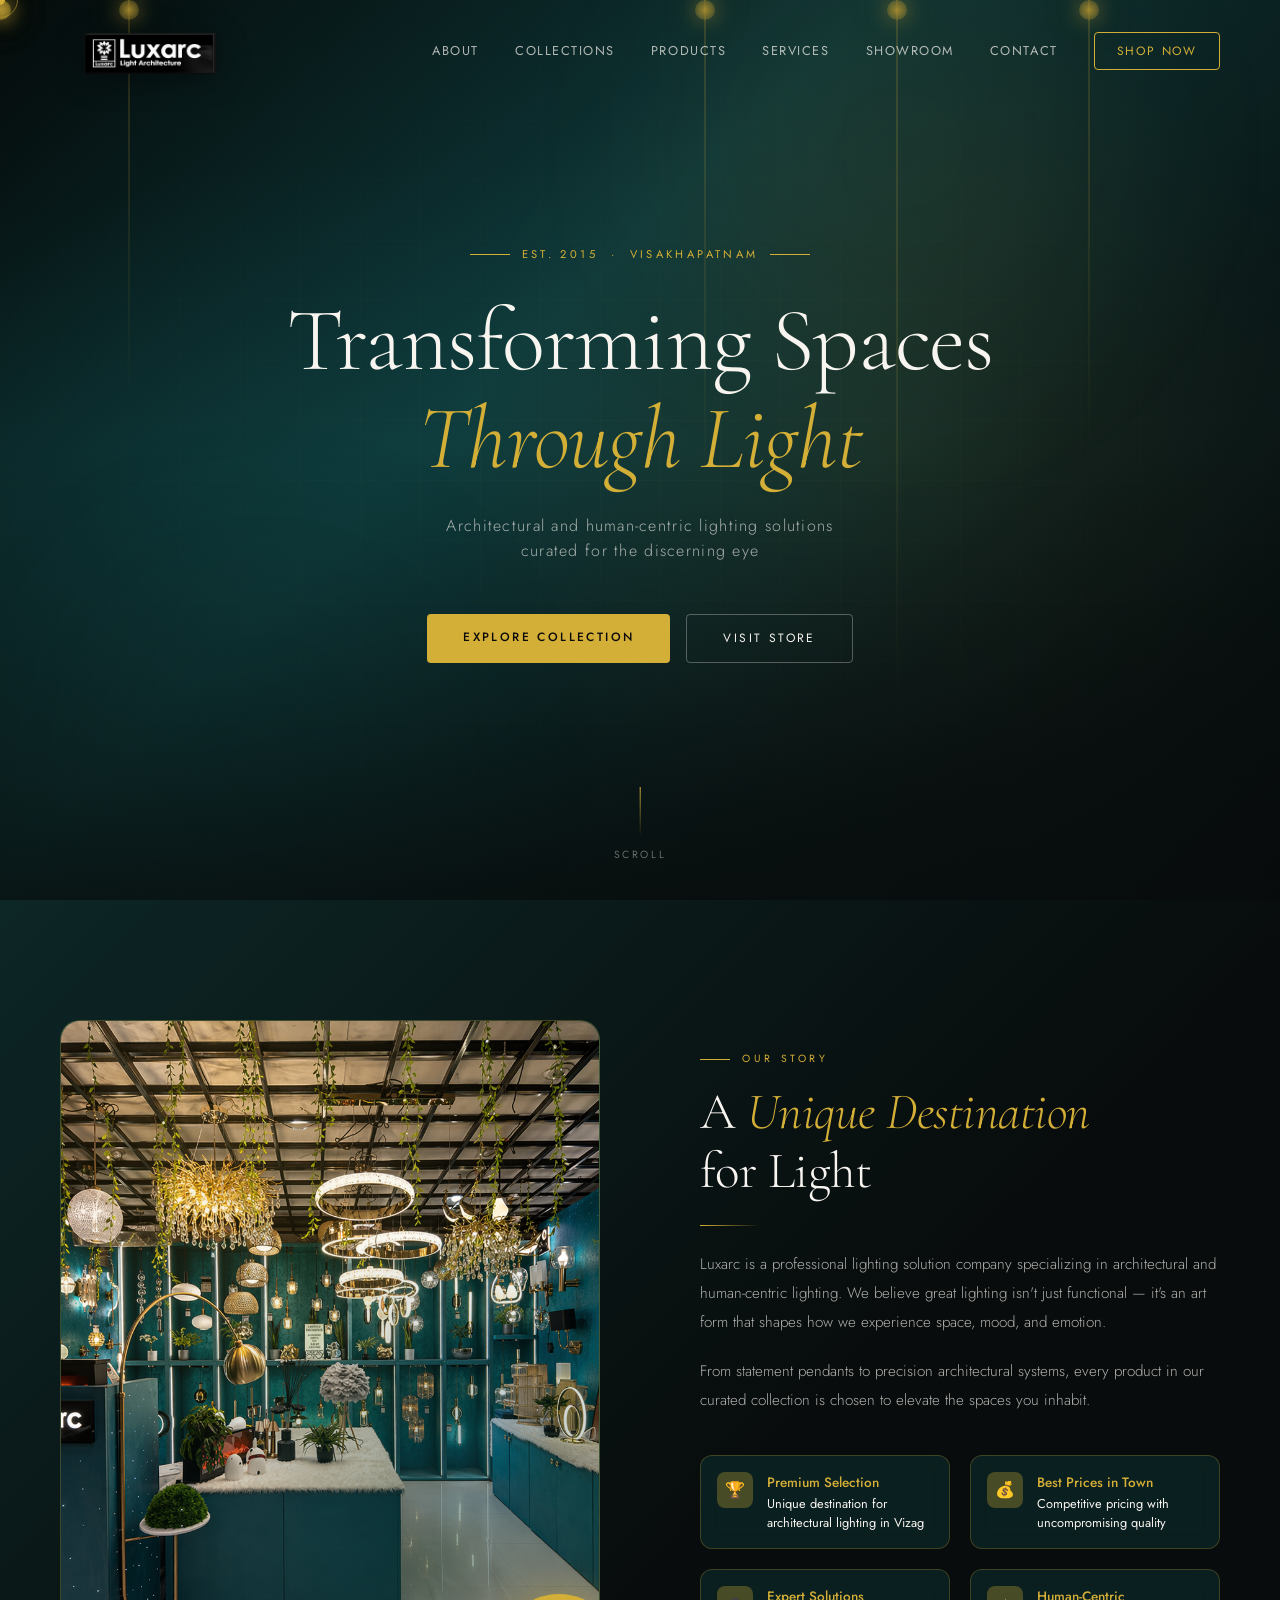
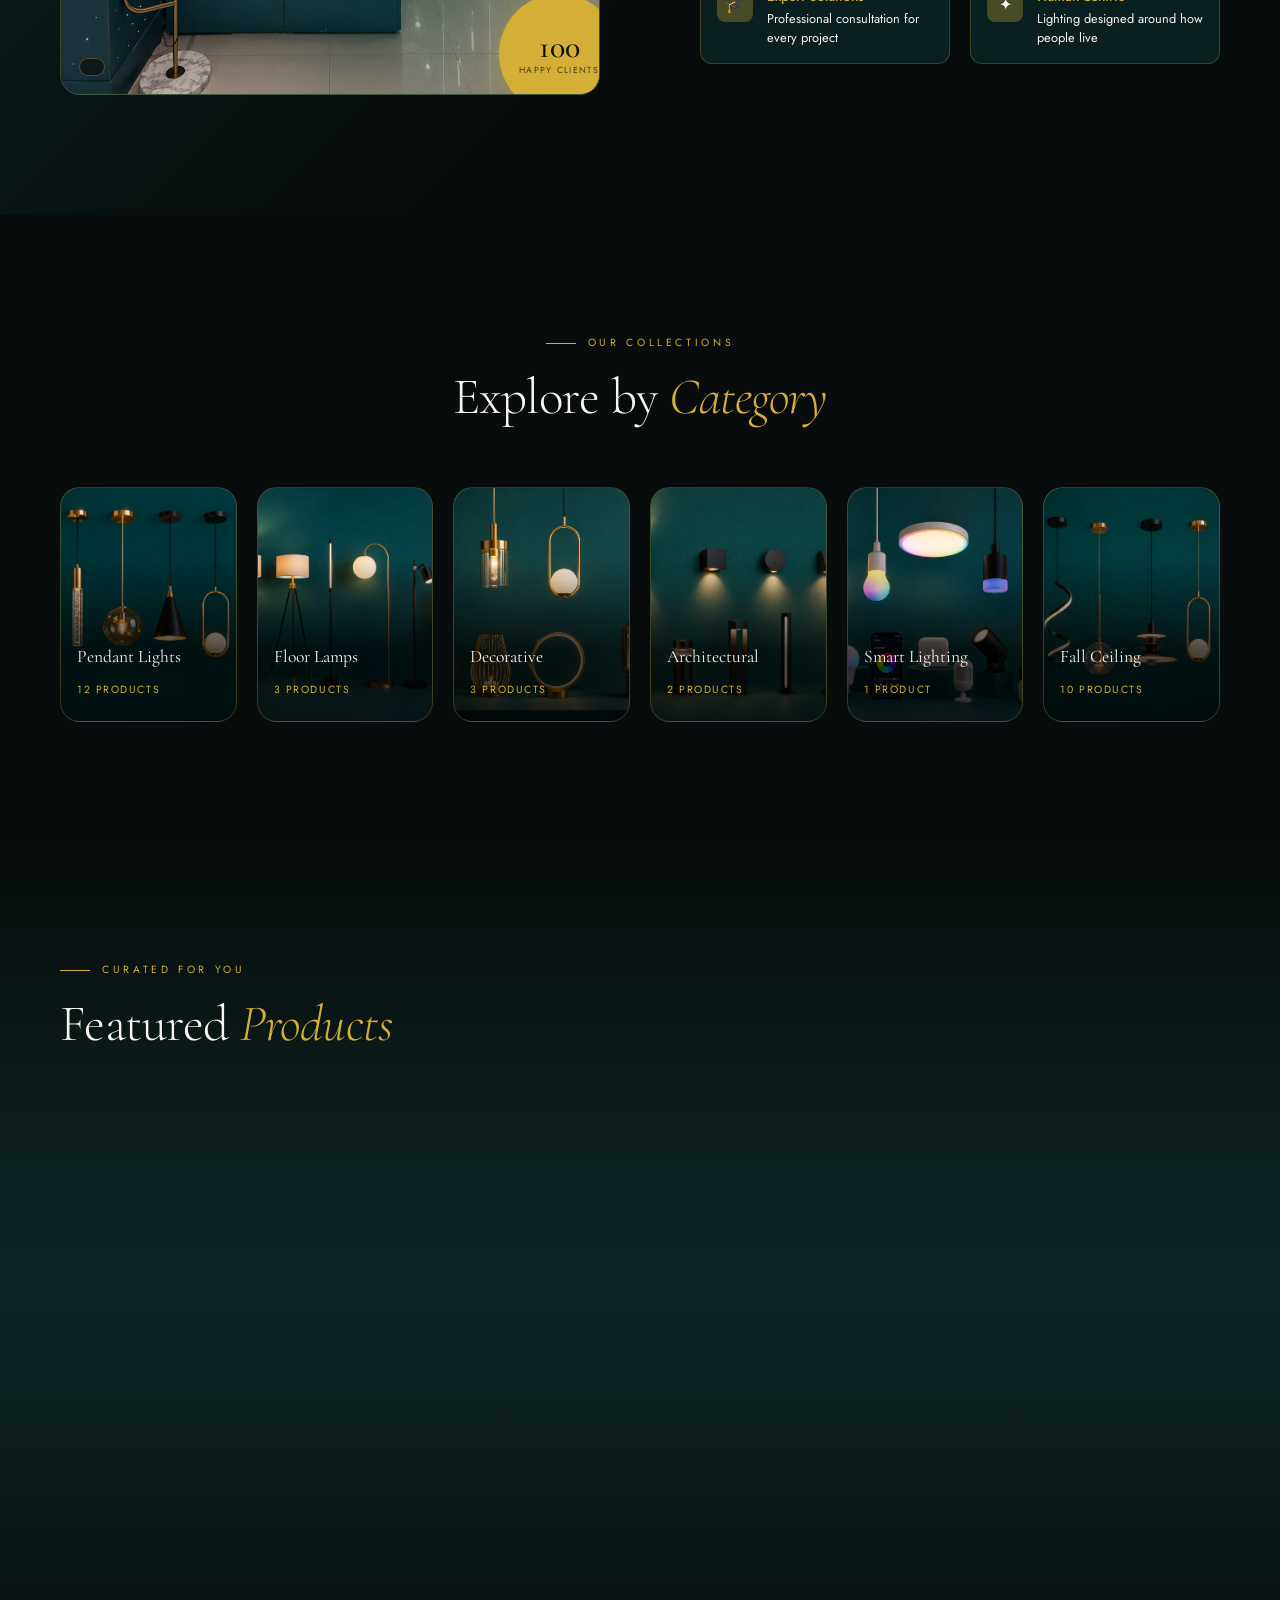
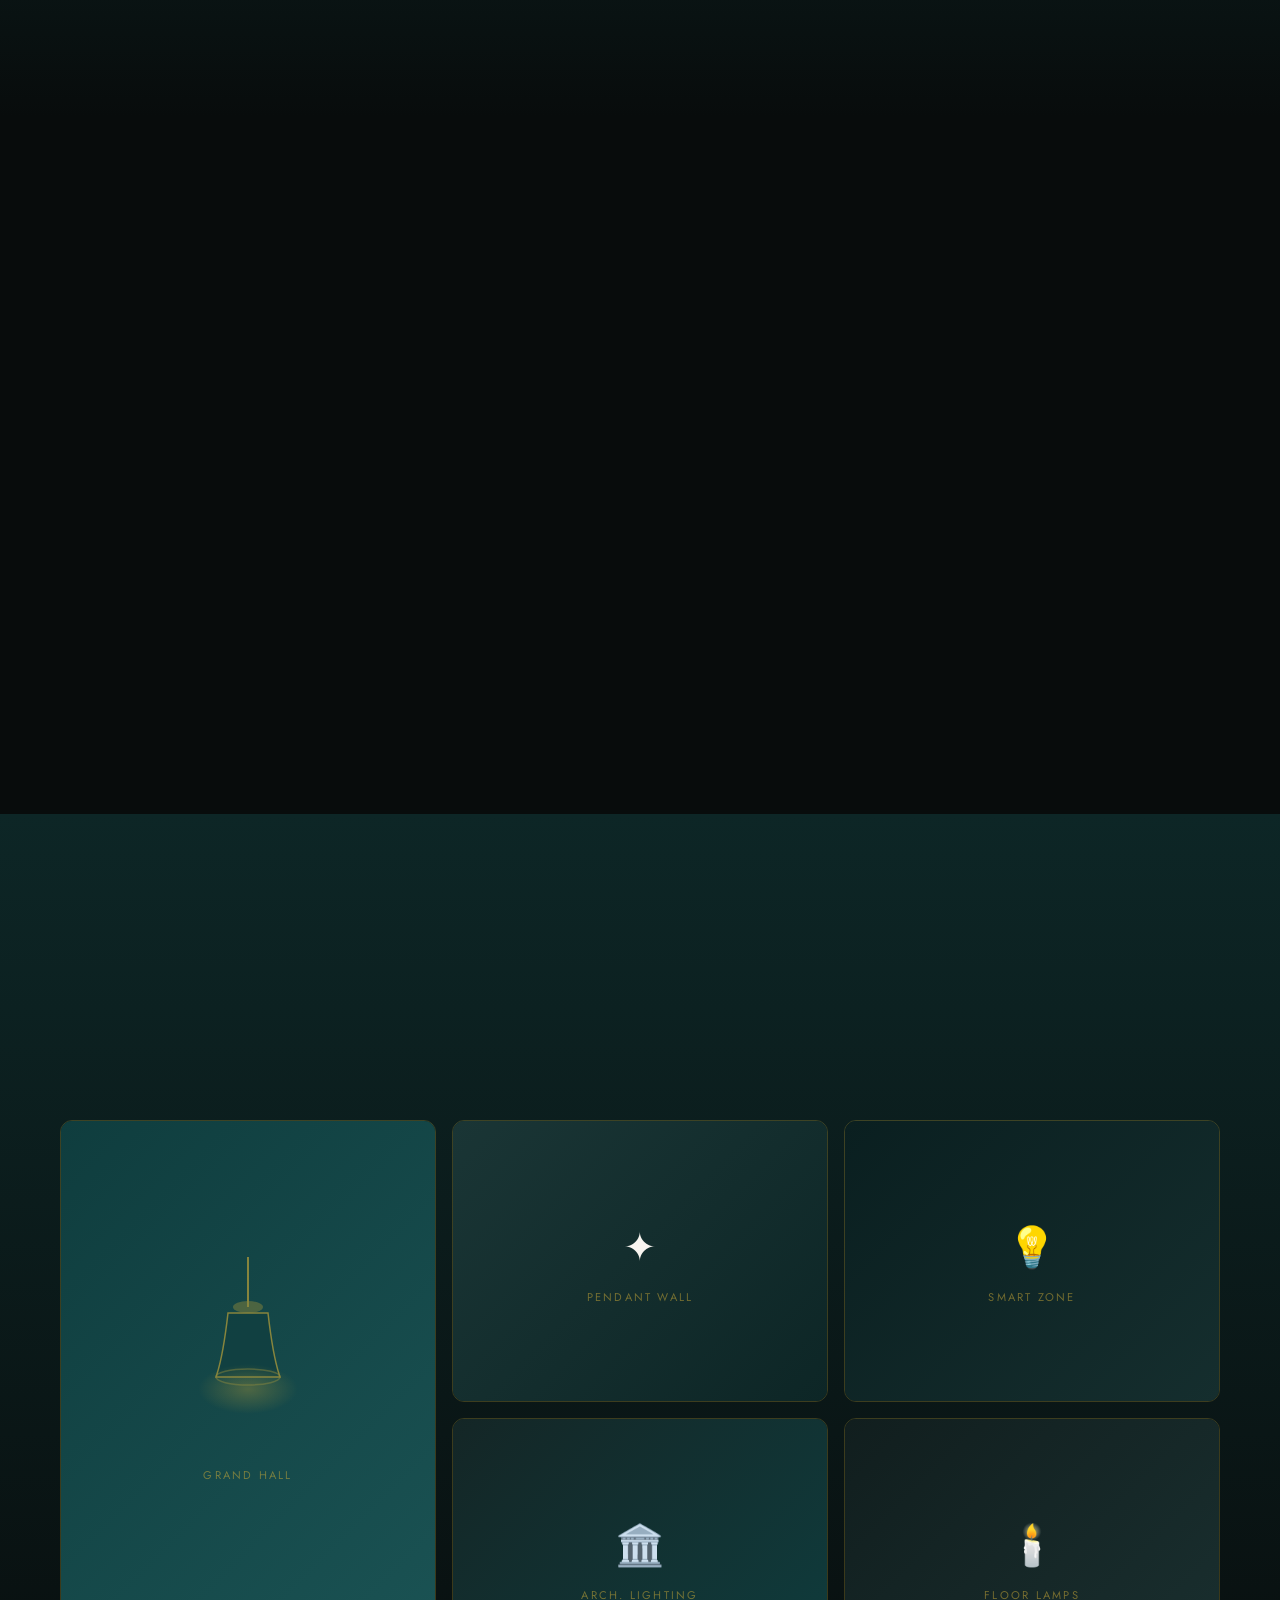
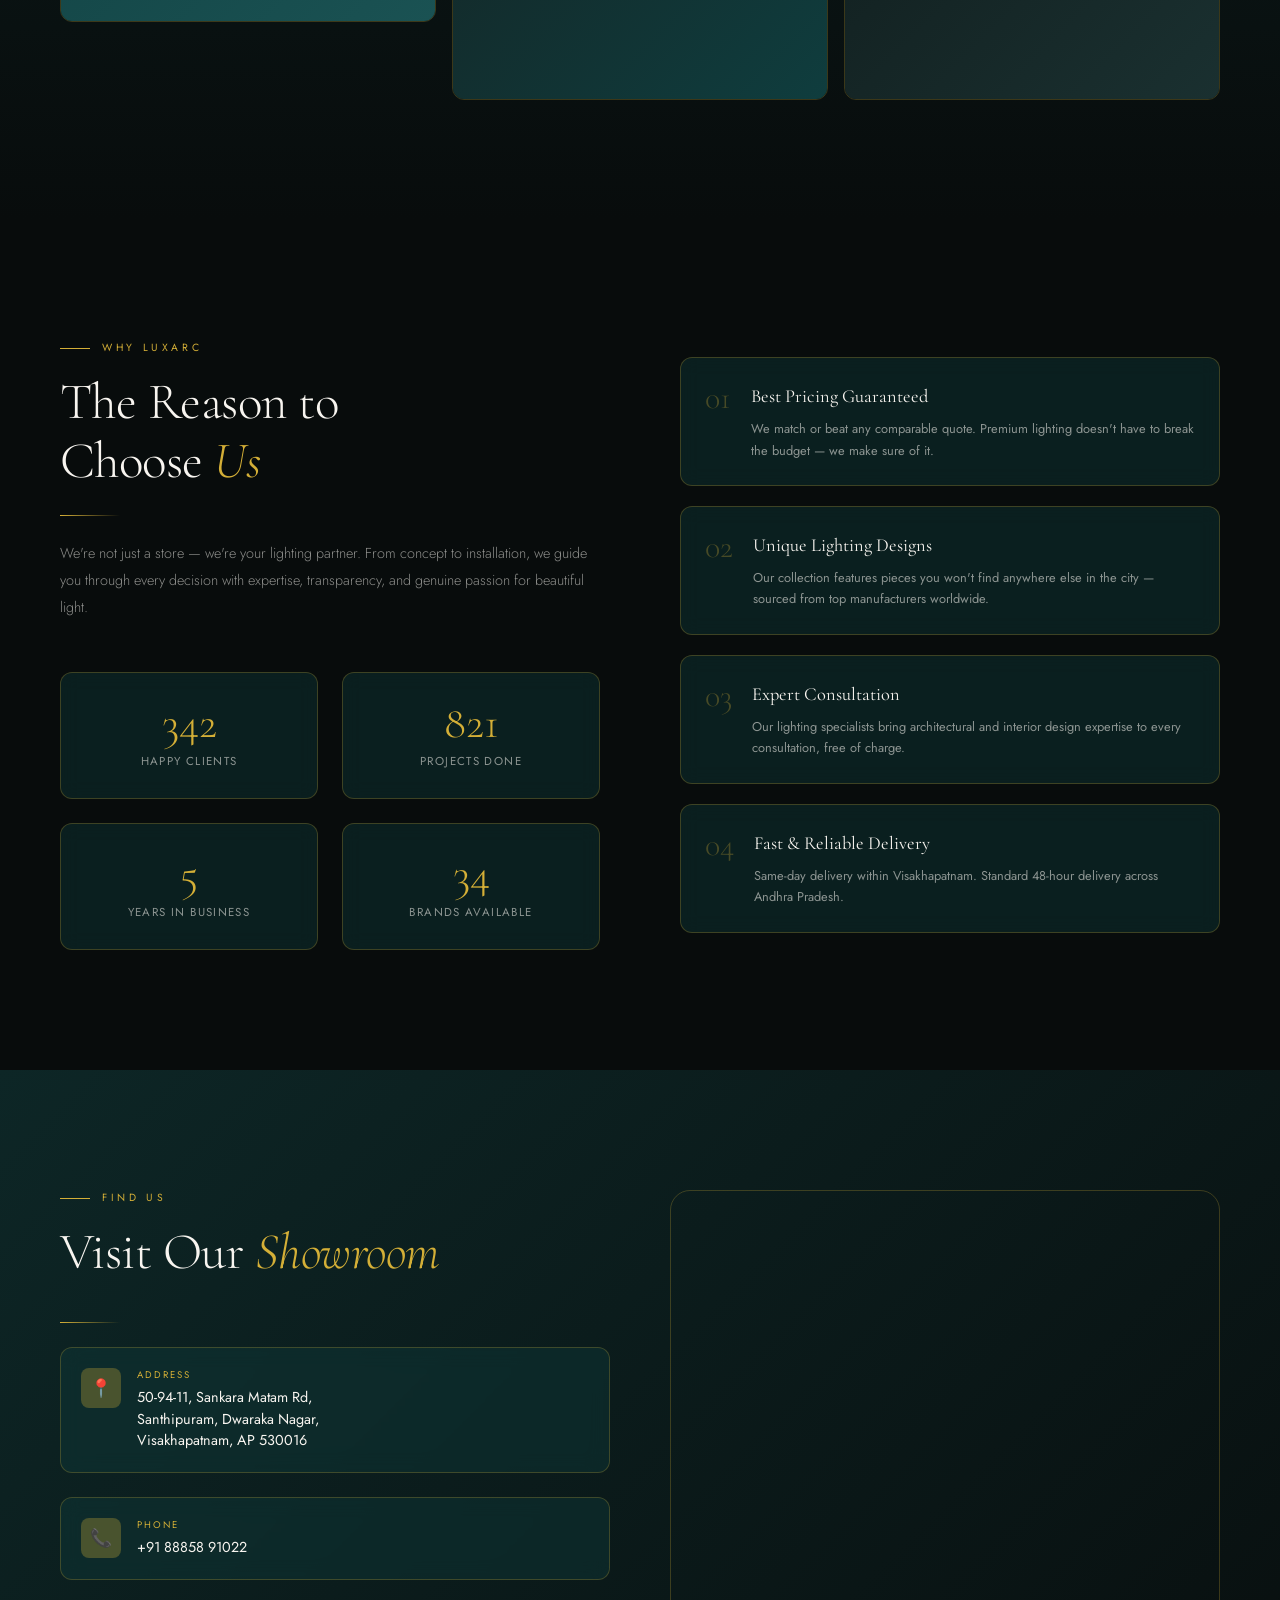
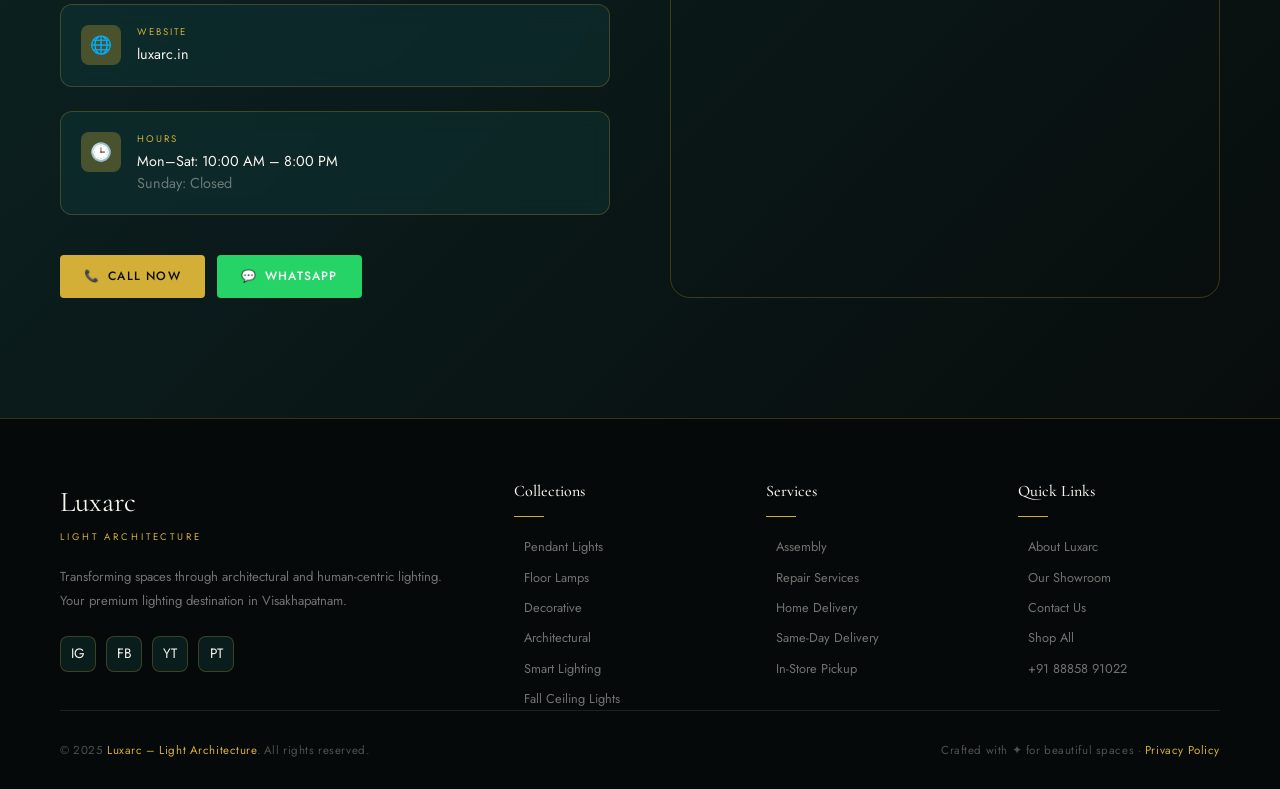
==== commit 9be5c143: "changed" ====
--- a/index.html
+++ b/index.html
@@ -1,565 +1,570 @@
 <!DOCTYPE html>
 <html lang="en">
+
 <head>
   <meta charset="UTF-8" />
   <meta name="viewport" content="width=device-width, initial-scale=1.0" />
   <title>Luxarc – Light Architecture | Premium Lighting Solutions</title>
-  <meta name="description" content="Luxarc – Architectural and human-centric lighting solutions. Transforming spaces through light. Visakhapatnam's premium lighting destination." />
+  <meta name="description"
+    content="Luxarc – Architectural and human-centric lighting solutions. Transforming spaces through light. Visakhapatnam's premium lighting destination." />
   <link rel="stylesheet" href="style.css" />
-  <link rel="icon" href="data:image/svg+xml,<svg xmlns='http://www.w3.org/2000/svg' viewBox='0 0 100 100'><polygon points='50,5 95,27.5 95,72.5 50,95 5,72.5 5,27.5' fill='%23D4AF37'/></svg>" />
+  <link rel="icon" type="image/png" href="Luxarc Logo.png" />
 </head>
+
 <body>
 
-<!-- PAGE LOADER -->
-<div class="page-loader" id="pageLoader">
-  <div class="loader-logo">Lux<span>arc</span></div>
-  <div class="loader-bar"></div>
-  <div class="loader-text">Light Architecture</div>
-</div>
-
-<!-- CUSTOM CURSOR -->
-<div class="cursor" id="cursor"></div>
-<div class="cursor-ring" id="cursorRing"></div>
-
-<!-- ─── NAVBAR ─── -->
-<nav id="navbar">
-  <a href="index.html" class="nav-logo">
-    <div class="logo-icon"></div>
-    <div>
-      <span class="logo-text">Luxarc</span>
-      <span class="logo-tagline">Light Architecture</span>
-    </div>
-  </a>
-  <ul class="nav-links">
-    <li><a href="#about">About</a></li>
-    <li><a href="#categories">Collections</a></li>
-    <li><a href="#featured">Products</a></li>
-    <li><a href="#services">Services</a></li>
-    <li><a href="#showroom">Showroom</a></li>
-    <li><a href="#contact">Contact</a></li>
-    <li><a href="products.html" class="nav-cta">Shop Now</a></li>
-  </ul>
-  <button class="hamburger" id="hamburger" aria-label="Menu">
-    <span></span><span></span><span></span>
-  </button>
-</nav>
-
-<!-- MOBILE NAV -->
-<nav class="mobile-nav" id="mobileNav">
-  <a href="#about">About</a>
-  <a href="#categories">Collections</a>
-  <a href="#featured">Products</a>
-  <a href="#services">Services</a>
-  <a href="#showroom">Showroom</a>
-  <a href="#contact">Contact</a>
-  <a href="products.html">Shop Now →</a>
-</nav>
-
-<!-- ─── HERO ─── -->
-<section id="hero">
-  <div class="hero-bg"></div>
-  <div class="hero-lights">
-    <div class="glow-orb glow-orb-1"></div>
-    <div class="glow-orb glow-orb-2"></div>
-    <div class="light-beam"></div>
-    <div class="light-beam"></div>
-    <div class="light-beam"></div>
-    <div class="light-beam"></div>
-    <div class="light-beam"></div>
-    <div class="light-beam"></div>
+  <!-- PAGE LOADER -->
+  <div class="page-loader" id="pageLoader">
+    <div class="loader-logo">Lux<span>arc</span></div>
+    <div class="loader-bar"></div>
+    <div class="loader-text">Light Architecture</div>
   </div>
-  <div class="hero-grid-overlay"></div>
-  <div class="hero-overlay"></div>
-  <div class="hero-content">
-    <p class="hero-eyebrow">Est. 2015 &nbsp;·&nbsp; Visakhapatnam</p>
-    <h1 class="hero-h1">Transforming Spaces<br><em>Through Light</em></h1>
-    <p class="hero-sub">Architectural and human-centric lighting solutions<br>curated for the discerning eye</p>
-    <div class="hero-btns">
-      <a href="products.html" class="btn-primary">Explore Collection</a>
-      <a href="#contact" class="btn-secondary">Visit Store</a>
+
+  <!-- CUSTOM CURSOR -->
+  <div class="cursor" id="cursor"></div>
+  <div class="cursor-ring" id="cursorRing"></div>
+
+  <!-- ─── NAVBAR ─── -->
+  <nav id="navbar">
+    <a href="index.html" class="nav-logo">
+      <img src="Luxarc Logo.png" alt="Luxarc Logo" class="nav-logo-img">
+      <!-- <div class="logo-text-wrap">
+        <span class="logo-text">Luxarc</span>
+        <span class="logo-tagline">Light Architecture</span>
+      </div> -->
+    </a>
+    <ul class="nav-links">
+      <li><a href="#about">About</a></li>
+      <li><a href="#categories">Collections</a></li>
+      <li><a href="#featured">Products</a></li>
+      <li><a href="#services">Services</a></li>
+      <li><a href="#showroom">Showroom</a></li>
+      <li><a href="#contact">Contact</a></li>
+      <li><a href="products.html" class="nav-cta">Shop Now</a></li>
+    </ul>
+    <button class="hamburger" id="hamburger" aria-label="Menu">
+      <span></span><span></span><span></span>
+    </button>
+  </nav>
+
+  <!-- MOBILE NAV -->
+  <nav class="mobile-nav" id="mobileNav">
+    <a href="#about">About</a>
+    <a href="#categories">Collections</a>
+    <a href="#featured">Products</a>
+    <a href="#services">Services</a>
+    <a href="#showroom">Showroom</a>
+    <a href="#contact">Contact</a>
+    <a href="products.html">Shop Now →</a>
+  </nav>
+
+  <!-- ─── HERO ─── -->
+  <section id="hero">
+    <div class="hero-bg"></div>
+    <div class="hero-lights">
+      <div class="glow-orb glow-orb-1"></div>
+      <div class="glow-orb glow-orb-2"></div>
+      <div class="light-beam"></div>
+      <div class="light-beam"></div>
+      <div class="light-beam"></div>
+      <div class="light-beam"></div>
+      <div class="light-beam"></div>
+      <div class="light-beam"></div>
+    </div>
+    <div class="hero-grid-overlay"></div>
+    <div class="hero-overlay"></div>
+    <div class="hero-content">
+      <p class="hero-eyebrow">Est. 2015 &nbsp;·&nbsp; Visakhapatnam</p>
+      <h1 class="hero-h1">Transforming Spaces<br><em>Through Light</em></h1>
+      <p class="hero-sub">Architectural and human-centric lighting solutions<br>curated for the discerning eye</p>
+      <div class="hero-btns">
+        <a href="products.html" class="btn-primary">Explore Collection</a>
+        <a href="#contact" class="btn-secondary">Visit Store</a>
+      </div>
+    </div>
+    <div class="hero-scroll">
+      <div class="scroll-line"></div>
+      <span>Scroll</span>
+    </div>
+  </section>
+
+  <!-- ─── ABOUT ─── -->
+  <section id="about" class="section-pad">
+    <div class="container">
+      <div class="about-grid">
+        <div class="about-visual reveal-left">
+          <div class="about-img-frame">
+            <img class="about-img" src="abt.png" alt="Luxarc showroom lighting display" />
+            <div class="about-img-label"></div>
+            <div class="about-badge">
+              <span class="num" data-target="500">100</span>
+              <span class="label">Happy Clients</span>
+            </div>
+          </div>
+        </div>
+        <div class="about-content reveal-right">
+          <p class="section-label">Our Story</p>
+          <h2 class="section-title">A <em>Unique Destination</em><br>for Light</h2>
+          <div class="divider-gold"></div>
+          <p class="about-text">
+            Luxarc is a professional lighting solution company specializing in architectural and human-centric lighting.
+            We believe great lighting isn't just functional — it's an art form that shapes how we experience space,
+            mood, and emotion.
+          </p>
+          <p class="about-text" style="margin-top:-20px;">
+            From statement pendants to precision architectural systems, every product in our curated collection is
+            chosen to elevate the spaces you inhabit.
+          </p>
+          <div class="about-features">
+            <div class="feature-item delay-1">
+              <div class="feature-icon">🏆</div>
+              <div class="feature-text">
+                <strong>Premium Selection</strong>
+                Unique destination for architectural lighting in Vizag
+              </div>
+            </div>
+            <div class="feature-item delay-2">
+              <div class="feature-icon">💰</div>
+              <div class="feature-text">
+                <strong>Best Prices in Town</strong>
+                Competitive pricing with uncompromising quality
+              </div>
+            </div>
+            <div class="feature-item delay-3">
+              <div class="feature-icon">🎓</div>
+              <div class="feature-text">
+                <strong>Expert Solutions</strong>
+                Professional consultation for every project
+              </div>
+            </div>
+            <div class="feature-item delay-4">
+              <div class="feature-icon">✦</div>
+              <div class="feature-text">
+                <strong>Human-Centric</strong>
+                Lighting designed around how people live
+              </div>
+            </div>
+          </div>
+        </div>
+      </div>
+    </div>
+  </section>
+
+  <!-- ─── CATEGORIES ─── -->
+  <section id="categories" class="section-pad">
+    <div class="container">
+      <div class="categories-header reveal">
+        <p class="section-label" style="justify-content:center">Our Collections</p>
+        <h2 class="section-title">Explore by <em>Category</em></h2>
+      </div>
+      <div class="categories-grid">
+        <a href="products.html?cat=pendant" class="cat-card reveal delay-1">
+          <div class="cat-bg">
+            <img src="cat-pendantt.png" alt="Pendant Lights">
+          </div>
+          <div class="cat-info">
+            <span class="cat-name">Pendant Lights</span>
+            <span class="cat-count">12 Products</span>
+          </div>
+          <div class="cat-arrow">→</div>
+        </a>
+        <a href="products.html?cat=floor" class="cat-card reveal delay-2">
+          <div class="cat-bg">
+            <img src="cat-floorlamps.png" alt="Floor Lamps">
+          </div>
+          <div class="cat-info">
+            <span class="cat-name">Floor Lamps</span>
+            <span class="cat-count">3 Products</span>
+          </div>
+          <div class="cat-arrow">→</div>
+        </a>
+        <a href="products.html?cat=decorative" class="cat-card reveal delay-3">
+          <div class="cat-bg">
+            <img src="cat-decorative.png" alt="Decorative Lights">
+          </div>
+          <div class="cat-info">
+            <span class="cat-name">Decorative</span>
+            <span class="cat-count">3 Products</span>
+          </div>
+          <div class="cat-arrow">→</div>
+        </a>
+        <a href="products.html?cat=architectural" class="cat-card reveal delay-4">
+          <div class="cat-bg">
+            <img src="cat-Architectural lights.png" alt="Architectural Lights">
+          </div>
+          <div class="cat-info">
+            <span class="cat-name">Architectural</span>
+            <span class="cat-count">2 Products</span>
+          </div>
+          <div class="cat-arrow">→</div>
+        </a>
+        <a href="products.html?cat=smart" class="cat-card reveal delay-5">
+          <div class="cat-bg">
+            <img src="cat-smart.png" alt="Smart Lighting">
+          </div>
+          <div class="cat-info">
+            <span class="cat-name">Smart Lighting</span>
+            <span class="cat-count">1 Product</span>
+          </div>
+          <div class="cat-arrow">→</div>
+        </a>
+        <a href="products.html?cat=fall-ceiling" class="cat-card reveal delay-6">
+          <div class="cat-bg">
+            <img src="cat-Fall Ceiling Lights.png" alt="Fall Ceiling Lights">
+          </div>
+          <div class="cat-info">
+            <span class="cat-name">Fall Ceiling</span>
+            <span class="cat-count">10 Products</span>
+          </div>
+          <div class="cat-arrow">→</div>
+        </a>
+      </div>
+    </div>
+  </section>
+
+  <!-- ─── FEATURED PRODUCTS ─── -->
+  <section id="featured" class="section-pad">
+    <div class="container">
+      <div class="featured-header">
+        <div class="reveal">
+          <p class="section-label">Curated for You</p>
+          <h2 class="section-title">Featured <em>Products</em></h2>
+        </div>
+        <a href="products.html" class="view-all-link reveal">View All Products →</a>
+      </div>
+      <div class="products-grid" id="featuredGrid">
+        <!-- Rendered by JS -->
+      </div>
+    </div>
+  </section>
+
+  <!-- ─── SERVICES ─── -->
+  <section id="services" class="section-pad">
+    <div class="container">
+      <div class="services-header reveal">
+        <p class="section-label" style="justify-content:center">What We Offer</p>
+        <h2 class="section-title">Our <em>Services</em></h2>
+      </div>
+      <div class="services-grid">
+        <div class="service-card reveal delay-1">
+          <div class="service-icon-wrap">🔧</div>
+          <h3 class="service-title">Assembly</h3>
+          <p class="service-desc">Professional on-site installation by certified lighting technicians. We ensure every
+            fixture is perfectly positioned and wired.</p>
+        </div>
+        <div class="service-card reveal delay-2">
+          <div class="service-icon-wrap">⚙️</div>
+          <h3 class="service-title">Repair Services</h3>
+          <p class="service-desc">Expert repair for all lighting types — from vintage chandeliers to modern smart
+            fixtures. Quick turnaround guaranteed.</p>
+        </div>
+        <div class="service-card reveal delay-3">
+          <div class="service-icon-wrap">🚚</div>
+          <h3 class="service-title">Home Delivery</h3>
+          <p class="service-desc">Safe, insured delivery across Visakhapatnam and surrounding areas. Fragile lighting
+            handled with the utmost care.</p>
+        </div>
+        <div class="service-card reveal delay-4">
+          <div class="service-icon-wrap">⚡</div>
+          <h3 class="service-title">Same-Day Delivery</h3>
+          <p class="service-desc">Urgent project? Order before noon and receive your lighting the same evening within
+            city limits.</p>
+        </div>
+        <div class="service-card reveal delay-5">
+          <div class="service-icon-wrap">🏪</div>
+          <h3 class="service-title">In-Store Pickup</h3>
+          <p class="service-desc">Order online, collect at our Dwaraka Nagar showroom at your convenience. Zero waiting,
+            zero hassle.</p>
+        </div>
+      </div>
+    </div>
+  </section>
+
+  <!-- ─── SHOWROOM ─── -->
+  <section id="showroom" class="section-pad">
+    <div class="container">
+      <div class="showroom-header reveal">
+        <p class="section-label" style="justify-content:center">The Space</p>
+        <h2 class="section-title">Explore Our <em>Showroom</em></h2>
+        <p style="color:rgba(248,245,240,0.5); font-size:0.9rem; margin-top:12px; font-weight:300;">Experience lighting
+          in its full glory before you buy</p>
+      </div>
+      <div class="showroom-gallery">
+        <div class="gallery-item reveal-left">
+          <div class="gallery-inner" style="background: linear-gradient(135deg, #0f3d3e, #1a5253);">
+            <svg width="120" height="200" viewBox="0 0 120 200" fill="none" opacity="0.6">
+              <line x1="60" y1="0" x2="60" y2="50" stroke="#D4AF37" stroke-width="2" />
+              <ellipse cx="60" cy="50" rx="15" ry="6" fill="#D4AF37" opacity="0.5" />
+              <path d="M40 56 Q35 100 28 120 L92 120 Q85 100 80 56Z" fill="#0F3D3E" stroke="#D4AF37"
+                stroke-width="1.5" />
+              <ellipse cx="60" cy="120" rx="32" ry="8" fill="none" stroke="#D4AF37" stroke-width="1.5" opacity="0.5" />
+              <ellipse cx="60" cy="132" rx="50" ry="25" fill="url(#sg1)" opacity="0.5" />
+              <defs>
+                <radialGradient id="sg1">
+                  <stop offset="0%" stop-color="#D4AF37" />
+                  <stop offset="100%" stop-color="#D4AF37" stop-opacity="0" />
+                </radialGradient>
+              </defs>
+            </svg>
+            <span
+              style="font-size:0.7rem; color:rgba(212,175,55,0.5); letter-spacing:0.2em; text-transform:uppercase;">Grand
+              Hall</span>
+          </div>
+          <div class="gallery-caption">Grand Entry Chandelier Display</div>
+        </div>
+        <div class="gallery-item reveal delay-1">
+          <div class="gallery-inner" style="background: linear-gradient(135deg, #1a3535, #0d2626);">
+            <span style="font-size:2.5rem">✦</span>
+            <span
+              style="font-size:0.7rem; color:rgba(212,175,55,0.5); letter-spacing:0.2em; text-transform:uppercase;">Pendant
+              Wall</span>
+          </div>
+          <div class="gallery-caption">Curated Pendant Collection</div>
+        </div>
+        <div class="gallery-item reveal delay-2">
+          <div class="gallery-inner" style="background: linear-gradient(135deg, #0a1f20, #152e2e);">
+            <span style="font-size:2.5rem">💡</span>
+            <span
+              style="font-size:0.7rem; color:rgba(212,175,55,0.5); letter-spacing:0.2em; text-transform:uppercase;">Smart
+              Zone</span>
+          </div>
+          <div class="gallery-caption">Smart Lighting Technology Zone</div>
+        </div>
+        <div class="gallery-item reveal delay-3">
+          <div class="gallery-inner" style="background: linear-gradient(135deg, #142626, #0f3d3e);">
+            <span style="font-size:2.5rem">🏛️</span>
+            <span
+              style="font-size:0.7rem; color:rgba(212,175,55,0.5); letter-spacing:0.2em; text-transform:uppercase;">Arch.
+              Lighting</span>
+          </div>
+          <div class="gallery-caption">Architectural Solutions Room</div>
+        </div>
+        <div class="gallery-item reveal delay-4">
+          <div class="gallery-inner" style="background: linear-gradient(135deg, #111e1e, #1a3030);">
+            <span style="font-size:2.5rem">🕯️</span>
+            <span
+              style="font-size:0.7rem; color:rgba(212,175,55,0.5); letter-spacing:0.2em; text-transform:uppercase;">Floor
+              Lamps</span>
+          </div>
+          <div class="gallery-caption">Designer Floor Lamp Gallery</div>
+        </div>
+      </div>
+    </div>
+  </section>
+
+  <!-- ─── WHY CHOOSE US ─── -->
+  <section id="why" class="section-pad">
+    <div class="container">
+      <div class="why-grid">
+        <div class="why-left">
+          <div class="reveal">
+            <p class="section-label">Why Luxarc</p>
+            <h2 class="section-title">The Reason to<br>Choose <em>Us</em></h2>
+            <div class="divider-gold"></div>
+            <p style="font-size:0.9rem; color:rgba(248,245,240,0.55); line-height:1.9; font-weight:300;">
+              We're not just a store — we're your lighting partner. From concept to installation, we guide you through
+              every decision with expertise, transparency, and genuine passion for beautiful light.
+            </p>
+          </div>
+          <div class="why-stats">
+            <div class="stat-item reveal delay-1">
+              <div class="stat-num" data-target="500">0</div>
+              <div class="stat-label">Happy Clients</div>
+            </div>
+            <div class="stat-item reveal delay-2">
+              <div class="stat-num" data-target="1200">0</div>
+              <div class="stat-label">Projects Done</div>
+            </div>
+            <div class="stat-item reveal delay-3">
+              <div class="stat-num" data-target="8">0</div>
+              <div class="stat-label">Years in Business</div>
+            </div>
+            <div class="stat-item reveal delay-4">
+              <div class="stat-num" data-target="50">0</div>
+              <div class="stat-label">Brands Available</div>
+            </div>
+          </div>
+        </div>
+        <div class="why-reasons">
+          <div class="reason-item reveal delay-1">
+            <div class="reason-num">01</div>
+            <div class="reason-content">
+              <h3 class="reason-title">Best Pricing Guaranteed</h3>
+              <p class="reason-desc">We match or beat any comparable quote. Premium lighting doesn't have to break the
+                budget — we make sure of it.</p>
+            </div>
+          </div>
+          <div class="reason-item reveal delay-2">
+            <div class="reason-num">02</div>
+            <div class="reason-content">
+              <h3 class="reason-title">Unique Lighting Designs</h3>
+              <p class="reason-desc">Our collection features pieces you won't find anywhere else in the city — sourced
+                from top manufacturers worldwide.</p>
+            </div>
+          </div>
+          <div class="reason-item reveal delay-3">
+            <div class="reason-num">03</div>
+            <div class="reason-content">
+              <h3 class="reason-title">Expert Consultation</h3>
+              <p class="reason-desc">Our lighting specialists bring architectural and interior design expertise to every
+                consultation, free of charge.</p>
+            </div>
+          </div>
+          <div class="reason-item reveal delay-4">
+            <div class="reason-num">04</div>
+            <div class="reason-content">
+              <h3 class="reason-title">Fast & Reliable Delivery</h3>
+              <p class="reason-desc">Same-day delivery within Visakhapatnam. Standard 48-hour delivery across Andhra
+                Pradesh.</p>
+            </div>
+          </div>
+        </div>
+      </div>
+    </div>
+  </section>
+
+  <!-- ─── CONTACT ─── -->
+  <section id="contact" class="section-pad">
+    <div class="container">
+      <div class="contact-grid">
+        <div class="contact-info">
+          <div class="reveal">
+            <p class="section-label">Find Us</p>
+            <h2 class="section-title">Visit Our <em>Showroom</em></h2>
+            <div class="divider-gold"></div>
+          </div>
+          <div class="contact-details">
+            <div class="contact-item reveal delay-1">
+              <div class="contact-icon">📍</div>
+              <div>
+                <p class="contact-label">Address</p>
+                <p class="contact-value">50-94-11, Sankara Matam Rd,<br>Santhipuram, Dwaraka Nagar,<br>Visakhapatnam, AP
+                  530016</p>
+              </div>
+            </div>
+            <div class="contact-item reveal delay-2">
+              <div class="contact-icon">📞</div>
+              <div>
+                <p class="contact-label">Phone</p>
+                <p class="contact-value">+91 88858 91022</p>
+              </div>
+            </div>
+            <div class="contact-item reveal delay-3">
+              <div class="contact-icon">🌐</div>
+              <div>
+                <p class="contact-label">Website</p>
+                <p class="contact-value">luxarc.in</p>
+              </div>
+            </div>
+            <div class="contact-item reveal delay-4">
+              <div class="contact-icon">🕒</div>
+              <div>
+                <p class="contact-label">Hours</p>
+                <p class="contact-value">Mon–Sat: 10:00 AM – 8:00 PM<br><span
+                    style="color:rgba(248,245,240,0.4)">Sunday: Closed</span></p>
+              </div>
+            </div>
+          </div>
+          <div class="contact-actions reveal delay-5">
+            <a href="tel:+918885891022" class="btn-call">
+              <span>📞</span> Call Now
+            </a>
+            <a href="https://wa.me/918885891022" target="_blank" class="btn-whatsapp">
+              <span>💬</span> WhatsApp
+            </a>
+          </div>
+        </div>
+        <div class="contact-map reveal-right">
+          <iframe
+            src="https://www.google.com/maps/embed?pb=!1m18!1m12!1m3!1d3800.398!2d83.318!3d17.726!2m3!1f0!2f0!3f0!3m2!1i1024!2i768!4f13.1!3m3!1m2!1s0x0%3A0x0!2zMTfCsDQzJzMzLjYiTiA4M8KwMTknMDQuOCJF!5e0!3m2!1sen!2sin!4v1620000000000!5m2!1sen!2sin"
+            allowfullscreen="" loading="lazy" referrerpolicy="no-referrer-when-downgrade" title="Luxarc Store Location">
+          </iframe>
+        </div>
+      </div>
+    </div>
+  </section>
+
+  <!-- ─── FOOTER ─── -->
+  <footer>
+    <div class="footer-grid container" style="max-width:1300px; margin:0 auto;">
+      <div class="footer-brand">
+        <span class="logo-text">Luxarc</span>
+        <span class="tagline">Light Architecture</span>
+        <p class="footer-desc">Transforming spaces through architectural and human-centric lighting. Your premium
+          lighting destination in Visakhapatnam.</p>
+        <div class="social-links">
+          <a class="social-link" href="#" aria-label="Instagram">IG</a>
+          <a class="social-link" href="#" aria-label="Facebook">FB</a>
+          <a class="social-link" href="#" aria-label="YouTube">YT</a>
+          <a class="social-link" href="#" aria-label="Pinterest">PT</a>
+        </div>
+      </div>
+      <div class="footer-col">
+        <h4>Collections</h4>
+        <div class="footer-links">
+          <a href="products.html?cat=pendant">Pendant Lights</a>
+          <a href="products.html?cat=floor">Floor Lamps</a>
+          <a href="products.html?cat=decorative">Decorative</a>
+          <a href="products.html?cat=architectural">Architectural</a>
+          <a href="products.html?cat=smart">Smart Lighting</a>
+          <a href="products.html?cat=fall-ceiling">Fall Ceiling Lights</a>
+        </div>
+      </div>
+      <div class="footer-col">
+        <h4>Services</h4>
+        <div class="footer-links">
+          <a href="#services">Assembly</a>
+          <a href="#services">Repair Services</a>
+          <a href="#services">Home Delivery</a>
+          <a href="#services">Same-Day Delivery</a>
+          <a href="#services">In-Store Pickup</a>
+        </div>
+      </div>
+      <div class="footer-col">
+        <h4>Quick Links</h4>
+        <div class="footer-links">
+          <a href="#about">About Luxarc</a>
+          <a href="#showroom">Our Showroom</a>
+          <a href="#contact">Contact Us</a>
+          <a href="products.html">Shop All</a>
+          <a href="tel:+918885891022">+91 88858 91022</a>
+        </div>
+      </div>
+    </div>
+    <div class="footer-bottom container" style="max-width:1300px; margin:0 auto;">
+      <p>© 2025 <a href="#">Luxarc – Light Architecture</a>. All rights reserved.</p>
+      <p>Crafted with ✦ for beautiful spaces · <a href="#">Privacy Policy</a></p>
+    </div>
+  </footer>
+
+  <!-- ─── PRODUCT MODAL ─── -->
+  <div class="modal-overlay" id="productModal" role="dialog" aria-modal="true">
+    <div class="modal-box" style="position:relative;">
+      <div class="modal-img-side">
+        <!-- Populated by JS -->
+      </div>
+      <div class="modal-info">
+        <button class="modal-close" onclick="closeModal()" aria-label="Close">✕</button>
+        <p class="modal-product-cat product-cat" style="margin-bottom:8px;">Category</p>
+        <h2 class="modal-product-name"
+          style="font-family:var(--font-display); font-size:1.8rem; font-weight:400; margin-bottom:8px;">Product Name
+        </h2>
+        <p class="modal-product-price product-price" style="font-size:1.6rem; margin-bottom:20px;">₹0</p>
+        <p class="modal-product-desc"
+          style="font-size:0.88rem; color:rgba(248,245,240,0.6); line-height:1.8; margin-bottom:30px;">Description</p>
+        <div style="display:flex; gap:12px; flex-wrap:wrap;">
+          <button class="btn-primary" onclick="closeModal()">Add to Enquiry</button>
+          <a href="tel:+918885891022" class="btn-secondary" style="display:flex;align-items:center;gap:6px;">📞 Call for
+            Price</a>
+        </div>
+        <p style="font-size:0.7rem; color:rgba(248,245,240,0.3); margin-top:16px; letter-spacing:0.05em;">
+          Free delivery · Expert installation available
+        </p>
+      </div>
     </div>
   </div>
-  <div class="hero-scroll">
-    <div class="scroll-line"></div>
-    <span>Scroll</span>
-  </div>
-</section>
-
-<!-- ─── ABOUT ─── -->
-<section id="about" class="section-pad">
-  <div class="container">
-    <div class="about-grid">
-      <div class="about-visual reveal-left">
-        <div class="about-img-frame">
-          <img
-            class="about-img"
-            src="abt.jpeg"
-            alt="Luxarc showroom lighting display"
-          />
-          <div class="about-img-label"></div>
-          <div class="about-badge">
-            <span class="num" data-target="500">100</span>
-            <span class="label">Happy Clients</span>
-          </div>
-        </div>
-      </div>
-      <div class="about-content reveal-right">
-        <p class="section-label">Our Story</p>
-        <h2 class="section-title">A <em>Unique Destination</em><br>for Light</h2>
-        <div class="divider-gold"></div>
-        <p class="about-text">
-          Luxarc is a professional lighting solution company specializing in architectural and human-centric lighting. We believe great lighting isn't just functional — it's an art form that shapes how we experience space, mood, and emotion.
-        </p>
-        <p class="about-text" style="margin-top:-20px;">
-          From statement pendants to precision architectural systems, every product in our curated collection is chosen to elevate the spaces you inhabit.
-        </p>
-        <div class="about-features">
-          <div class="feature-item delay-1">
-            <div class="feature-icon">🏆</div>
-            <div class="feature-text">
-              <strong>Premium Selection</strong>
-              Unique destination for architectural lighting in Vizag
-            </div>
-          </div>
-          <div class="feature-item delay-2">
-            <div class="feature-icon">💰</div>
-            <div class="feature-text">
-              <strong>Best Prices in Town</strong>
-              Competitive pricing with uncompromising quality
-            </div>
-          </div>
-          <div class="feature-item delay-3">
-            <div class="feature-icon">🎓</div>
-            <div class="feature-text">
-              <strong>Expert Solutions</strong>
-              Professional consultation for every project
-            </div>
-          </div>
-          <div class="feature-item delay-4">
-            <div class="feature-icon">✦</div>
-            <div class="feature-text">
-              <strong>Human-Centric</strong>
-              Lighting designed around how people live
-            </div>
-          </div>
-        </div>
-      </div>
-    </div>
-  </div>
-</section>
-
-<!-- ─── CATEGORIES ─── -->
-<section id="categories" class="section-pad">
-  <div class="container">
-    <div class="categories-header reveal">
-      <p class="section-label" style="justify-content:center">Our Collections</p>
-      <h2 class="section-title">Explore by <em>Category</em></h2>
-    </div>
-    <div class="categories-grid">
-      <a href="products.html?cat=pendant" class="cat-card reveal delay-1">
-        <div class="cat-bg">
-          <svg width="100" height="140" viewBox="0 0 100 140" fill="none" opacity="0.5">
-            <line x1="50" y1="0" x2="50" y2="30" stroke="#D4AF37" stroke-width="2"/>
-            <ellipse cx="50" cy="30" rx="12" ry="5" fill="#D4AF37" opacity="0.6"/>
-            <path d="M35 35 Q30 65 25 80 L75 80 Q70 65 65 35Z" fill="#0F3D3E" stroke="#D4AF37" stroke-width="1.5"/>
-            <ellipse cx="50" cy="80" rx="25" ry="6" fill="none" stroke="#D4AF37" stroke-width="1.5" opacity="0.5"/>
-            <ellipse cx="50" cy="90" rx="35" ry="18" fill="url(#g1)" opacity="0.4"/>
-            <defs><radialGradient id="g1"><stop offset="0%" stop-color="#D4AF37"/><stop offset="100%" stop-color="#D4AF37" stop-opacity="0"/></radialGradient></defs>
-          </svg>
-        </div>
-        <div class="cat-info">
-          <span class="cat-icon">💡</span>
-          <span class="cat-name">Pendant Lights</span>
-          <span class="cat-count">24 Products</span>
-        </div>
-        <div class="cat-arrow">→</div>
-      </a>
-      <a href="products.html?cat=floor" class="cat-card reveal delay-2">
-        <div class="cat-bg">
-          <svg width="80" height="160" viewBox="0 0 80 160" fill="none" opacity="0.5">
-            <line x1="40" y1="0" x2="40" y2="100" stroke="#D4AF37" stroke-width="3"/>
-            <line x1="40" y1="30" x2="70" y2="60" stroke="#D4AF37" stroke-width="2" opacity="0.7"/>
-            <circle cx="73" cy="60" r="8" fill="none" stroke="#D4AF37" stroke-width="1.5"/>
-            <ellipse cx="73" cy="68" rx="15" ry="8" fill="url(#g2)" opacity="0.4"/>
-            <ellipse cx="40" cy="158" rx="30" ry="6" fill="#D4AF37" opacity="0.3"/>
-            <defs><radialGradient id="g2"><stop offset="0%" stop-color="#D4AF37"/><stop offset="100%" stop-color="#D4AF37" stop-opacity="0"/></radialGradient></defs>
-          </svg>
-        </div>
-        <div class="cat-info">
-          <span class="cat-icon">🕯️</span>
-          <span class="cat-name">Floor Lamps</span>
-          <span class="cat-count">18 Products</span>
-        </div>
-        <div class="cat-arrow">→</div>
-      </a>
-      <a href="products.html?cat=decorative" class="cat-card reveal delay-3">
-        <div class="cat-bg">
-          <svg width="120" height="120" viewBox="0 0 120 120" fill="none" opacity="0.5">
-            <circle cx="60" cy="40" r="30" fill="none" stroke="#D4AF37" stroke-width="1.5" stroke-dasharray="4 4"/>
-            <circle cx="60" cy="40" r="20" fill="none" stroke="#D4AF37" stroke-width="1"/>
-            <circle cx="60" cy="40" r="8" fill="#D4AF37" opacity="0.6"/>
-            <line x1="60" y1="10" x2="60" y2="0" stroke="#D4AF37" stroke-width="1.5"/>
-            <line x1="60" y1="70" x2="60" y2="80" stroke="#D4AF37" stroke-width="1.5"/>
-            <line x1="30" y1="40" x2="20" y2="40" stroke="#D4AF37" stroke-width="1.5"/>
-            <line x1="90" y1="40" x2="100" y2="40" stroke="#D4AF37" stroke-width="1.5"/>
-          </svg>
-        </div>
-        <div class="cat-info">
-          <span class="cat-icon">✨</span>
-          <span class="cat-name">Decorative</span>
-          <span class="cat-count">32 Products</span>
-        </div>
-        <div class="cat-arrow">→</div>
-      </a>
-      <a href="products.html?cat=architectural" class="cat-card reveal delay-4">
-        <div class="cat-bg">
-          <svg width="120" height="80" viewBox="0 0 120 80" fill="none" opacity="0.5">
-            <rect x="10" y="20" width="100" height="10" rx="5" fill="#D4AF37" opacity="0.5"/>
-            <line x1="30" y1="30" x2="30" y2="70" stroke="#D4AF37" stroke-width="1.5" opacity="0.4"/>
-            <line x1="60" y1="30" x2="60" y2="70" stroke="#D4AF37" stroke-width="1.5" opacity="0.4"/>
-            <line x1="90" y1="30" x2="90" y2="70" stroke="#D4AF37" stroke-width="1.5" opacity="0.4"/>
-            <circle cx="30" cy="32" r="4" fill="#D4AF37"/>
-            <circle cx="60" cy="32" r="4" fill="#D4AF37"/>
-            <circle cx="90" cy="32" r="4" fill="#D4AF37"/>
-          </svg>
-        </div>
-        <div class="cat-info">
-          <span class="cat-icon">🏛️</span>
-          <span class="cat-name">Architectural</span>
-          <span class="cat-count">15 Products</span>
-        </div>
-        <div class="cat-arrow">→</div>
-      </a>
-      <a href="products.html?cat=smart" class="cat-card reveal delay-5">
-        <div class="cat-bg">
-          <svg width="100" height="100" viewBox="0 0 100 100" fill="none" opacity="0.5">
-            <circle cx="50" cy="50" r="30" fill="none" stroke="#D4AF37" stroke-width="1.5"/>
-            <circle cx="50" cy="50" r="18" fill="#D4AF37" opacity="0.2"/>
-            <circle cx="50" cy="50" r="8" fill="#D4AF37" opacity="0.7"/>
-            <path d="M50 20 A30 30 0 0 1 80 50" stroke="#D4AF37" stroke-width="2" stroke-linecap="round" opacity="0.5"/>
-            <path d="M50 80 A30 30 0 0 1 20 50" stroke="#D4AF37" stroke-width="2" stroke-linecap="round" opacity="0.5"/>
-          </svg>
-        </div>
-        <div class="cat-info">
-          <span class="cat-icon">🌐</span>
-          <span class="cat-name">Smart Lighting</span>
-          <span class="cat-count">12 Products</span>
-        </div>
-        <div class="cat-arrow">→</div>
-      </a>
-    </div>
-  </div>
-</section>
-
-<!-- ─── FEATURED PRODUCTS ─── -->
-<section id="featured" class="section-pad">
-  <div class="container">
-    <div class="featured-header">
-      <div class="reveal">
-        <p class="section-label">Curated for You</p>
-        <h2 class="section-title">Featured <em>Products</em></h2>
-      </div>
-      <a href="products.html" class="view-all-link reveal">View All Products →</a>
-    </div>
-    <div class="products-grid" id="featuredGrid">
-      <!-- Rendered by JS -->
-    </div>
-  </div>
-</section>
-
-<!-- ─── SERVICES ─── -->
-<section id="services" class="section-pad">
-  <div class="container">
-    <div class="services-header reveal">
-      <p class="section-label" style="justify-content:center">What We Offer</p>
-      <h2 class="section-title">Our <em>Services</em></h2>
-    </div>
-    <div class="services-grid">
-      <div class="service-card reveal delay-1">
-        <div class="service-icon-wrap">🔧</div>
-        <h3 class="service-title">Assembly</h3>
-        <p class="service-desc">Professional on-site installation by certified lighting technicians. We ensure every fixture is perfectly positioned and wired.</p>
-      </div>
-      <div class="service-card reveal delay-2">
-        <div class="service-icon-wrap">⚙️</div>
-        <h3 class="service-title">Repair Services</h3>
-        <p class="service-desc">Expert repair for all lighting types — from vintage chandeliers to modern smart fixtures. Quick turnaround guaranteed.</p>
-      </div>
-      <div class="service-card reveal delay-3">
-        <div class="service-icon-wrap">🚚</div>
-        <h3 class="service-title">Home Delivery</h3>
-        <p class="service-desc">Safe, insured delivery across Visakhapatnam and surrounding areas. Fragile lighting handled with the utmost care.</p>
-      </div>
-      <div class="service-card reveal delay-4">
-        <div class="service-icon-wrap">⚡</div>
-        <h3 class="service-title">Same-Day Delivery</h3>
-        <p class="service-desc">Urgent project? Order before noon and receive your lighting the same evening within city limits.</p>
-      </div>
-      <div class="service-card reveal delay-5">
-        <div class="service-icon-wrap">🏪</div>
-        <h3 class="service-title">In-Store Pickup</h3>
-        <p class="service-desc">Order online, collect at our Dwaraka Nagar showroom at your convenience. Zero waiting, zero hassle.</p>
-      </div>
-    </div>
-  </div>
-</section>
-
-<!-- ─── SHOWROOM ─── -->
-<section id="showroom" class="section-pad">
-  <div class="container">
-    <div class="showroom-header reveal">
-      <p class="section-label" style="justify-content:center">The Space</p>
-      <h2 class="section-title">Explore Our <em>Showroom</em></h2>
-      <p style="color:rgba(248,245,240,0.5); font-size:0.9rem; margin-top:12px; font-weight:300;">Experience lighting in its full glory before you buy</p>
-    </div>
-    <div class="showroom-gallery">
-      <div class="gallery-item reveal-left">
-        <div class="gallery-inner" style="background: linear-gradient(135deg, #0f3d3e, #1a5253);">
-          <svg width="120" height="200" viewBox="0 0 120 200" fill="none" opacity="0.6">
-            <line x1="60" y1="0" x2="60" y2="50" stroke="#D4AF37" stroke-width="2"/>
-            <ellipse cx="60" cy="50" rx="15" ry="6" fill="#D4AF37" opacity="0.5"/>
-            <path d="M40 56 Q35 100 28 120 L92 120 Q85 100 80 56Z" fill="#0F3D3E" stroke="#D4AF37" stroke-width="1.5"/>
-            <ellipse cx="60" cy="120" rx="32" ry="8" fill="none" stroke="#D4AF37" stroke-width="1.5" opacity="0.5"/>
-            <ellipse cx="60" cy="132" rx="50" ry="25" fill="url(#sg1)" opacity="0.5"/>
-            <defs><radialGradient id="sg1"><stop offset="0%" stop-color="#D4AF37"/><stop offset="100%" stop-color="#D4AF37" stop-opacity="0"/></radialGradient></defs>
-          </svg>
-          <span style="font-size:0.7rem; color:rgba(212,175,55,0.5); letter-spacing:0.2em; text-transform:uppercase;">Grand Hall</span>
-        </div>
-        <div class="gallery-caption">Grand Entry Chandelier Display</div>
-      </div>
-      <div class="gallery-item reveal delay-1">
-        <div class="gallery-inner" style="background: linear-gradient(135deg, #1a3535, #0d2626);">
-          <span style="font-size:2.5rem">✦</span>
-          <span style="font-size:0.7rem; color:rgba(212,175,55,0.5); letter-spacing:0.2em; text-transform:uppercase;">Pendant Wall</span>
-        </div>
-        <div class="gallery-caption">Curated Pendant Collection</div>
-      </div>
-      <div class="gallery-item reveal delay-2">
-        <div class="gallery-inner" style="background: linear-gradient(135deg, #0a1f20, #152e2e);">
-          <span style="font-size:2.5rem">💡</span>
-          <span style="font-size:0.7rem; color:rgba(212,175,55,0.5); letter-spacing:0.2em; text-transform:uppercase;">Smart Zone</span>
-        </div>
-        <div class="gallery-caption">Smart Lighting Technology Zone</div>
-      </div>
-      <div class="gallery-item reveal delay-3">
-        <div class="gallery-inner" style="background: linear-gradient(135deg, #142626, #0f3d3e);">
-          <span style="font-size:2.5rem">🏛️</span>
-          <span style="font-size:0.7rem; color:rgba(212,175,55,0.5); letter-spacing:0.2em; text-transform:uppercase;">Arch. Lighting</span>
-        </div>
-        <div class="gallery-caption">Architectural Solutions Room</div>
-      </div>
-      <div class="gallery-item reveal delay-4">
-        <div class="gallery-inner" style="background: linear-gradient(135deg, #111e1e, #1a3030);">
-          <span style="font-size:2.5rem">🕯️</span>
-          <span style="font-size:0.7rem; color:rgba(212,175,55,0.5); letter-spacing:0.2em; text-transform:uppercase;">Floor Lamps</span>
-        </div>
-        <div class="gallery-caption">Designer Floor Lamp Gallery</div>
-      </div>
-    </div>
-  </div>
-</section>
-
-<!-- ─── WHY CHOOSE US ─── -->
-<section id="why" class="section-pad">
-  <div class="container">
-    <div class="why-grid">
-      <div class="why-left">
-        <div class="reveal">
-          <p class="section-label">Why Luxarc</p>
-          <h2 class="section-title">The Reason to<br>Choose <em>Us</em></h2>
-          <div class="divider-gold"></div>
-          <p style="font-size:0.9rem; color:rgba(248,245,240,0.55); line-height:1.9; font-weight:300;">
-            We're not just a store — we're your lighting partner. From concept to installation, we guide you through every decision with expertise, transparency, and genuine passion for beautiful light.
-          </p>
-        </div>
-        <div class="why-stats">
-          <div class="stat-item reveal delay-1">
-            <div class="stat-num" data-target="500">0</div>
-            <div class="stat-label">Happy Clients</div>
-          </div>
-          <div class="stat-item reveal delay-2">
-            <div class="stat-num" data-target="1200">0</div>
-            <div class="stat-label">Projects Done</div>
-          </div>
-          <div class="stat-item reveal delay-3">
-            <div class="stat-num" data-target="8">0</div>
-            <div class="stat-label">Years in Business</div>
-          </div>
-          <div class="stat-item reveal delay-4">
-            <div class="stat-num" data-target="50">0</div>
-            <div class="stat-label">Brands Available</div>
-          </div>
-        </div>
-      </div>
-      <div class="why-reasons">
-        <div class="reason-item reveal delay-1">
-          <div class="reason-num">01</div>
-          <div class="reason-content">
-            <h3 class="reason-title">Best Pricing Guaranteed</h3>
-            <p class="reason-desc">We match or beat any comparable quote. Premium lighting doesn't have to break the budget — we make sure of it.</p>
-          </div>
-        </div>
-        <div class="reason-item reveal delay-2">
-          <div class="reason-num">02</div>
-          <div class="reason-content">
-            <h3 class="reason-title">Unique Lighting Designs</h3>
-            <p class="reason-desc">Our collection features pieces you won't find anywhere else in the city — sourced from top manufacturers worldwide.</p>
-          </div>
-        </div>
-        <div class="reason-item reveal delay-3">
-          <div class="reason-num">03</div>
-          <div class="reason-content">
-            <h3 class="reason-title">Expert Consultation</h3>
-            <p class="reason-desc">Our lighting specialists bring architectural and interior design expertise to every consultation, free of charge.</p>
-          </div>
-        </div>
-        <div class="reason-item reveal delay-4">
-          <div class="reason-num">04</div>
-          <div class="reason-content">
-            <h3 class="reason-title">Fast & Reliable Delivery</h3>
-            <p class="reason-desc">Same-day delivery within Visakhapatnam. Standard 48-hour delivery across Andhra Pradesh.</p>
-          </div>
-        </div>
-      </div>
-    </div>
-  </div>
-</section>
-
-<!-- ─── CONTACT ─── -->
-<section id="contact" class="section-pad">
-  <div class="container">
-    <div class="contact-grid">
-      <div class="contact-info">
-        <div class="reveal">
-          <p class="section-label">Find Us</p>
-          <h2 class="section-title">Visit Our <em>Showroom</em></h2>
-          <div class="divider-gold"></div>
-        </div>
-        <div class="contact-details">
-          <div class="contact-item reveal delay-1">
-            <div class="contact-icon">📍</div>
-            <div>
-              <p class="contact-label">Address</p>
-              <p class="contact-value">50-94-11, Sankara Matam Rd,<br>Santhipuram, Dwaraka Nagar,<br>Visakhapatnam, AP 530016</p>
-            </div>
-          </div>
-          <div class="contact-item reveal delay-2">
-            <div class="contact-icon">📞</div>
-            <div>
-              <p class="contact-label">Phone</p>
-              <p class="contact-value">+91 88858 91022</p>
-            </div>
-          </div>
-          <div class="contact-item reveal delay-3">
-            <div class="contact-icon">🌐</div>
-            <div>
-              <p class="contact-label">Website</p>
-              <p class="contact-value">luxarc.in</p>
-            </div>
-          </div>
-          <div class="contact-item reveal delay-4">
-            <div class="contact-icon">🕒</div>
-            <div>
-              <p class="contact-label">Hours</p>
-              <p class="contact-value">Mon–Sat: 10:00 AM – 8:00 PM<br><span style="color:rgba(248,245,240,0.4)">Sunday: Closed</span></p>
-            </div>
-          </div>
-        </div>
-        <div class="contact-actions reveal delay-5">
-          <a href="tel:+918885891022" class="btn-call">
-            <span>📞</span> Call Now
-          </a>
-          <a href="https://wa.me/918885891022" target="_blank" class="btn-whatsapp">
-            <span>💬</span> WhatsApp
-          </a>
-        </div>
-      </div>
-      <div class="contact-map reveal-right">
-        <iframe
-          src="https://www.google.com/maps/embed?pb=!1m18!1m12!1m3!1d3800.398!2d83.318!3d17.726!2m3!1f0!2f0!3f0!3m2!1i1024!2i768!4f13.1!3m3!1m2!1s0x0%3A0x0!2zMTfCsDQzJzMzLjYiTiA4M8KwMTknMDQuOCJF!5e0!3m2!1sen!2sin!4v1620000000000!5m2!1sen!2sin"
-          allowfullscreen="" loading="lazy"
-          referrerpolicy="no-referrer-when-downgrade"
-          title="Luxarc Store Location">
-        </iframe>
-      </div>
-    </div>
-  </div>
-</section>
-
-<!-- ─── FOOTER ─── -->
-<footer>
-  <div class="footer-grid container" style="max-width:1300px; margin:0 auto;">
-    <div class="footer-brand">
-      <span class="logo-text">Luxarc</span>
-      <span class="tagline">Light Architecture</span>
-      <p class="footer-desc">Transforming spaces through architectural and human-centric lighting. Your premium lighting destination in Visakhapatnam.</p>
-      <div class="social-links">
-        <a class="social-link" href="#" aria-label="Instagram">IG</a>
-        <a class="social-link" href="#" aria-label="Facebook">FB</a>
-        <a class="social-link" href="#" aria-label="YouTube">YT</a>
-        <a class="social-link" href="#" aria-label="Pinterest">PT</a>
-      </div>
-    </div>
-    <div class="footer-col">
-      <h4>Collections</h4>
-      <div class="footer-links">
-        <a href="products.html?cat=pendant">Pendant Lights</a>
-        <a href="products.html?cat=floor">Floor Lamps</a>
-        <a href="products.html?cat=decorative">Decorative</a>
-        <a href="products.html?cat=architectural">Architectural</a>
-        <a href="products.html?cat=smart">Smart Lighting</a>
-      </div>
-    </div>
-    <div class="footer-col">
-      <h4>Services</h4>
-      <div class="footer-links">
-        <a href="#services">Assembly</a>
-        <a href="#services">Repair Services</a>
-        <a href="#services">Home Delivery</a>
-        <a href="#services">Same-Day Delivery</a>
-        <a href="#services">In-Store Pickup</a>
-      </div>
-    </div>
-    <div class="footer-col">
-      <h4>Quick Links</h4>
-      <div class="footer-links">
-        <a href="#about">About Luxarc</a>
-        <a href="#showroom">Our Showroom</a>
-        <a href="#contact">Contact Us</a>
-        <a href="products.html">Shop All</a>
-        <a href="tel:+918885891022">+91 88858 91022</a>
-      </div>
-    </div>
-  </div>
-  <div class="footer-bottom container" style="max-width:1300px; margin:0 auto;">
-    <p>© 2025 <a href="#">Luxarc – Light Architecture</a>. All rights reserved.</p>
-    <p>Crafted with ✦ for beautiful spaces · <a href="#">Privacy Policy</a></p>
-  </div>
-</footer>
-
-<!-- ─── PRODUCT MODAL ─── -->
-<div class="modal-overlay" id="productModal" role="dialog" aria-modal="true">
-  <div class="modal-box" style="position:relative;">
-    <div class="modal-img-side">
-      <!-- Populated by JS -->
-    </div>
-    <div class="modal-info">
-      <button class="modal-close" onclick="closeModal()" aria-label="Close">✕</button>
-      <p class="modal-product-cat product-cat" style="margin-bottom:8px;">Category</p>
-      <h2 class="modal-product-name" style="font-family:var(--font-display); font-size:1.8rem; font-weight:400; margin-bottom:8px;">Product Name</h2>
-      <p class="modal-product-price product-price" style="font-size:1.6rem; margin-bottom:20px;">₹0</p>
-      <p class="modal-product-desc" style="font-size:0.88rem; color:rgba(248,245,240,0.6); line-height:1.8; margin-bottom:30px;">Description</p>
-      <div style="display:flex; gap:12px; flex-wrap:wrap;">
-        <button class="btn-primary" onclick="closeModal()">Add to Enquiry</button>
-        <a href="tel:+918885891022" class="btn-secondary" style="display:flex;align-items:center;gap:6px;">📞 Call for Price</a>
-      </div>
-      <p style="font-size:0.7rem; color:rgba(248,245,240,0.3); margin-top:16px; letter-spacing:0.05em;">
-        Free delivery · Expert installation available
-      </p>
-    </div>
-  </div>
-</div>
-
-<script src="script.js"></script>
+
+  <script src="script.js"></script>
 </body>
-</html>
+
+</html>
--- a/style.css
+++ b/style.css
@@ -85,36 +85,52 @@
 /* ─── NAVBAR ─── */
 #navbar {
   position: fixed; top: 0; left: 0; width: 100%; z-index: 1000;
-  padding: 20px 60px;
+  padding: 0 60px;
+  height: 100px; /* Fixed height to not be affected by logo size */
   display: flex; align-items: center; justify-content: space-between;
   transition: var(--transition);
+  background: transparent;
 }
 #navbar.scrolled {
-  background: rgba(8, 12, 12, 0.92);
+  background: rgba(8, 12, 12, 0.95);
   backdrop-filter: blur(20px);
-  padding: 14px 60px;
+  height: 80px; /* Slightly smaller on scroll */
   border-bottom: 1px solid var(--border-gold);
   box-shadow: 0 4px 30px rgba(0,0,0,0.3);
 }
 .nav-logo {
-  display: flex; align-items: center; gap: 12px;
-}
-.nav-logo .logo-icon {
-  width: 36px; height: 36px;
-  background: var(--gold);
-  clip-path: polygon(50% 0%, 100% 25%, 100% 75%, 50% 100%, 0% 75%, 0% 25%);
+  display: flex; align-items: center; gap: 18px;
   position: relative;
+  text-decoration: none;
+}
+.nav-logo-img {
+  height: 120px; /* Big enough */
+  width: auto;
+  object-fit: contain;
+  transition: all 0.4s cubic-bezier(0.4, 0, 0.2, 1);
+  filter: drop-shadow(0 5px 15px rgba(0,0,0,0.4));
+  margin-bottom: -15px; /* Allow it to hang below navbar slightly */
+  z-index: 10;
+}
+#navbar.scrolled .nav-logo-img {
+  height: 90px; /* Smaller on scroll but still prominent */
+  margin-bottom: -5px;
+}
+.nav-logo .logo-text-wrap {
+  display: flex;
+  flex-direction: column;
 }
 .nav-logo .logo-text {
   font-family: var(--font-display);
-  font-size: 1.5rem; font-weight: 500;
+  font-size: 1.6rem; font-weight: 500;
   letter-spacing: 0.05em;
   color: var(--white-glow);
+  line-height: 1;
 }
 .nav-logo .logo-tagline {
   font-size: 0.55rem; letter-spacing: 0.25em;
   text-transform: uppercase; color: var(--gold);
-  font-weight: 300; display: block; margin-top: -4px;
+  font-weight: 300; display: block; margin-top: 2px;
 }
 .nav-links {
   display: flex; gap: 36px; align-items: center;
@@ -466,7 +482,7 @@
 }
 .categories-grid {
   display: grid;
-  grid-template-columns: repeat(5, 1fr);
+  grid-template-columns: repeat(6, 1fr);
   gap: 20px;
 }
 .cat-card {
@@ -486,6 +502,9 @@
   position: absolute; inset: 0; z-index: 0;
   display: flex; align-items: center; justify-content: center;
   transition: transform 0.6s cubic-bezier(0.4, 0, 0.2, 1);
+}
+.cat-bg img {
+  width: 100%; height: 100%; object-fit: cover;
 }
 .cat-card:hover .cat-bg { transform: scale(1.08); }
 .cat-card:hover {
@@ -993,8 +1012,12 @@
 .modal-img-side {
   background: linear-gradient(135deg, var(--teal-deep), #0a1a1b);
   display: flex; align-items: center; justify-content: center;
-  font-size: 4rem; min-height: 360px;
+  min-height: 360px;
   border-radius: var(--radius-lg) 0 0 var(--radius-lg);
+  overflow: hidden;
+}
+.modal-img-side img {
+  width: 100%; height: 100%; object-fit: cover;
 }
 .modal-info { padding: 40px; }
 .modal-close {
@@ -1117,7 +1140,9 @@
 }
 @media (max-width: 1024px) {
   .section-pad { padding: 80px 40px; }
-  #navbar, #navbar.scrolled { padding: 16px 40px; }
+  #navbar, #navbar.scrolled { padding: 0 40px; height: 80px; }
+  .nav-logo-img { height: 90px; }
+  #navbar.scrolled .nav-logo-img { height: 75px; }
   #hero { min-height: 620px; }
   .hero-content { max-width: 720px; }
   .about-grid { gap: 50px; }
@@ -1132,8 +1157,9 @@
 @media (max-width: 768px) {
   .section-pad { padding: 60px 24px; }
   .section-pad-sm { padding: 50px 24px; }
-  #navbar { padding: 14px 24px; }
-  #navbar.scrolled { padding: 12px 24px; }
+  #navbar, #navbar.scrolled { padding: 0 24px; height: 70px; }
+  .nav-logo-img { height: 80px; margin-bottom: -10px; }
+  #navbar.scrolled .nav-logo-img { height: 70px; }
   .nav-links { display: none; }
   .hamburger { display: flex; }
   #hero {
@@ -1189,7 +1215,9 @@
 }
 @media (max-width: 480px) {
   #navbar,
-  #navbar.scrolled { padding-left: 16px; padding-right: 16px; }
+  #navbar.scrolled { padding-left: 16px; padding-right: 16px; height: 60px; }
+  .nav-logo-img { height: 70px; }
+  #navbar.scrolled .nav-logo-img { height: 60px; }
   .section-pad,
   .section-pad-sm,
   .products-hero,
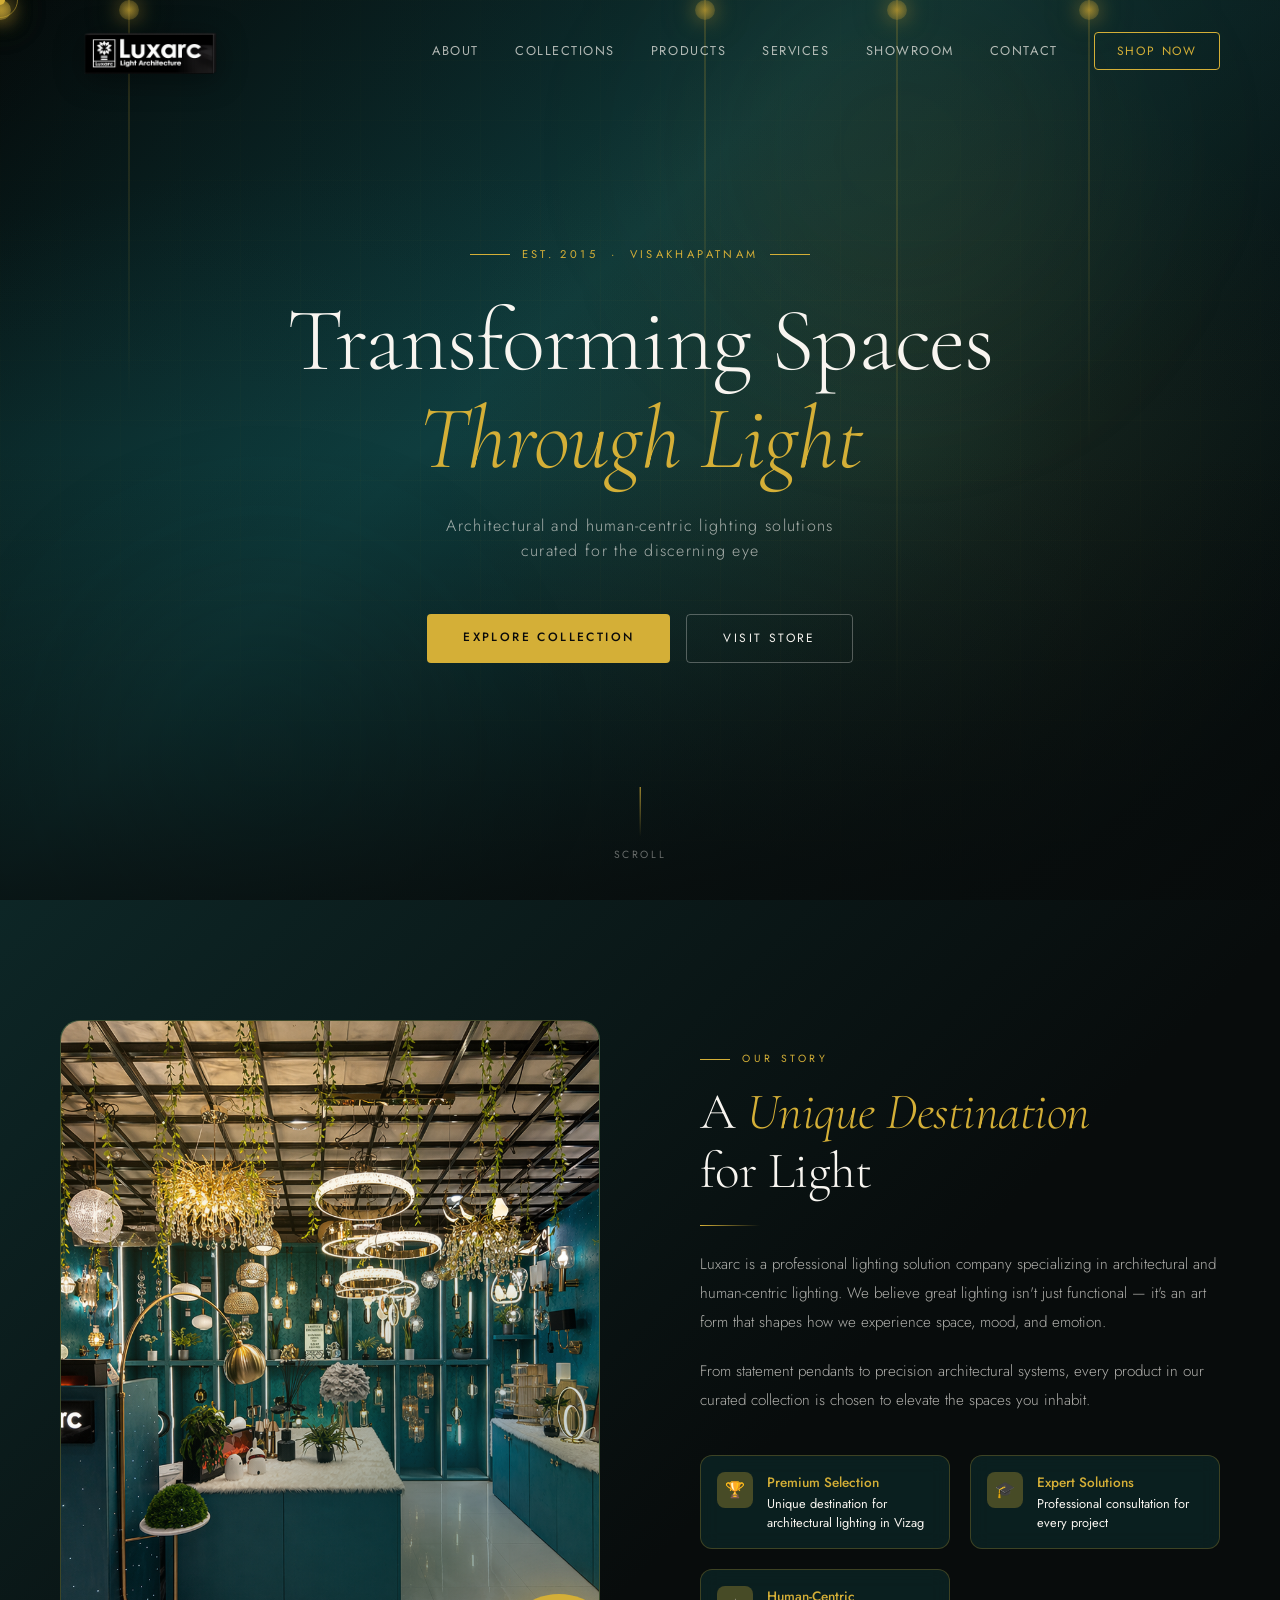
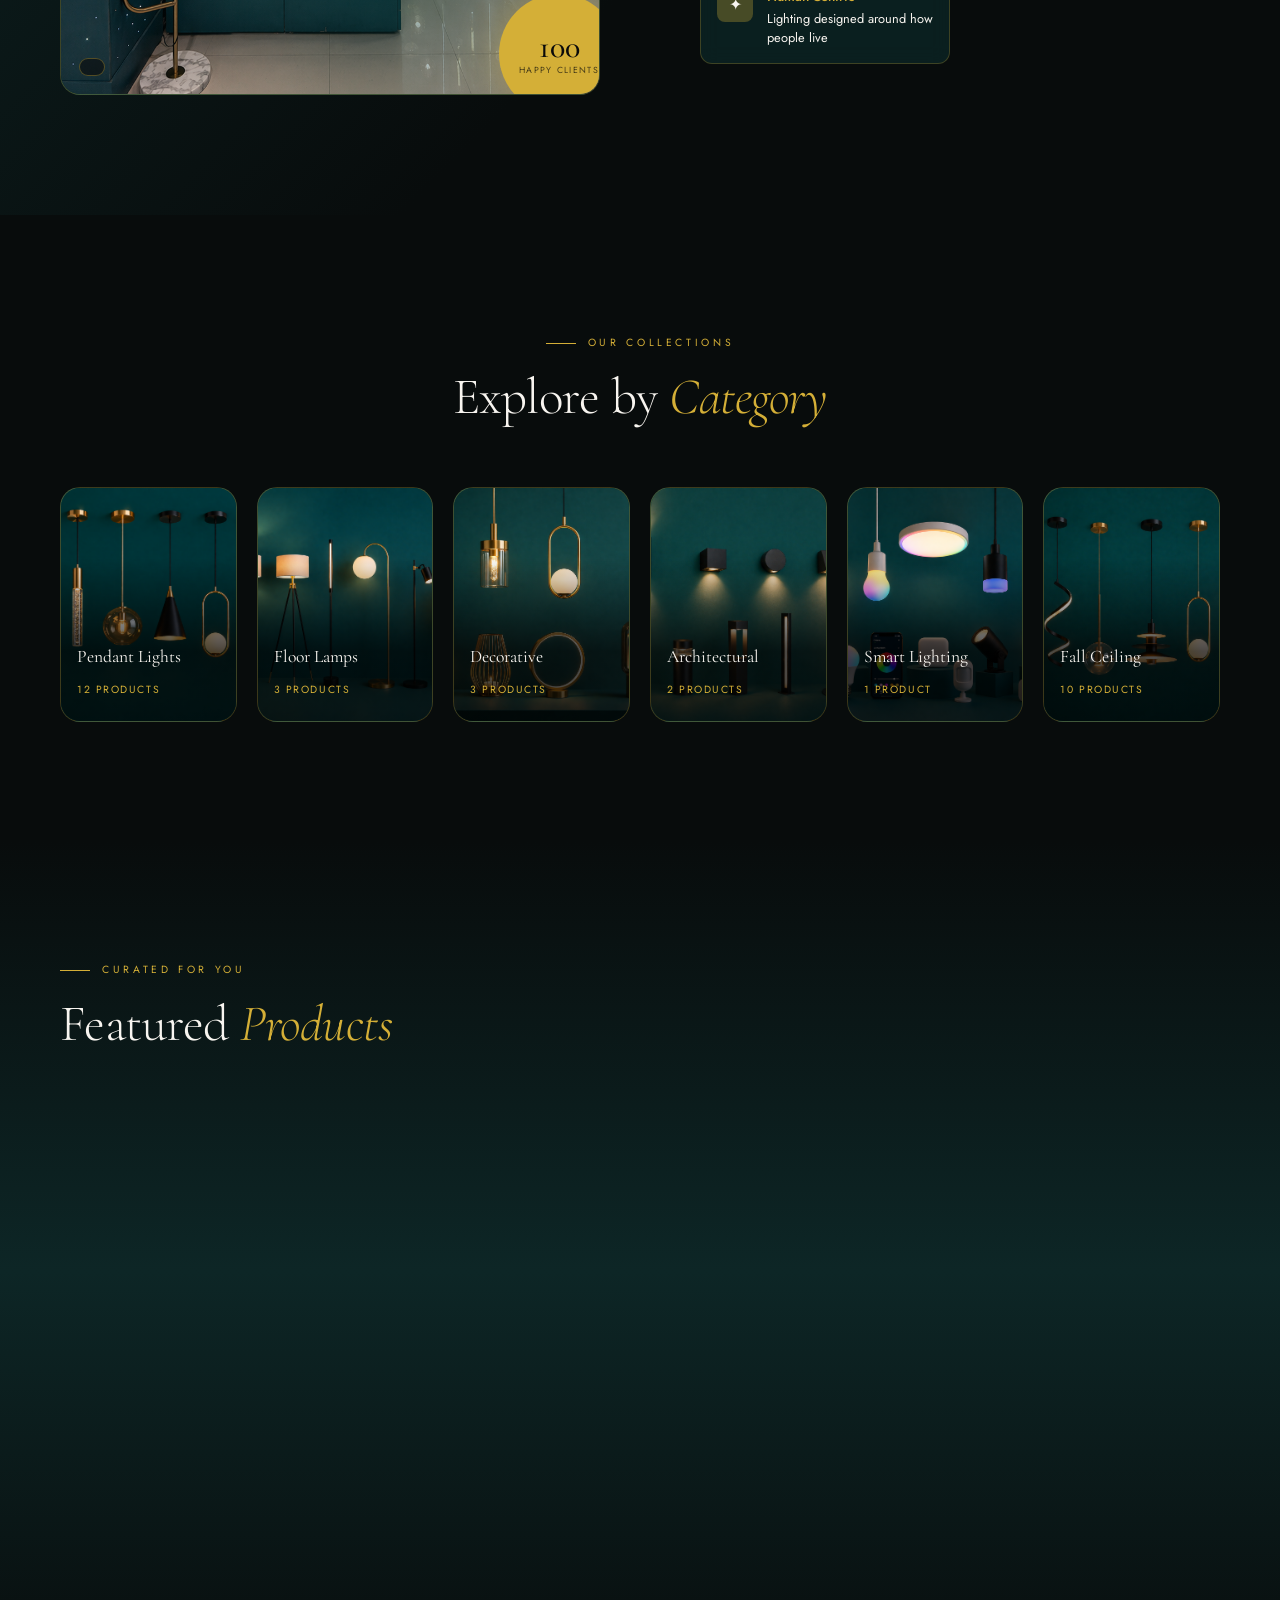
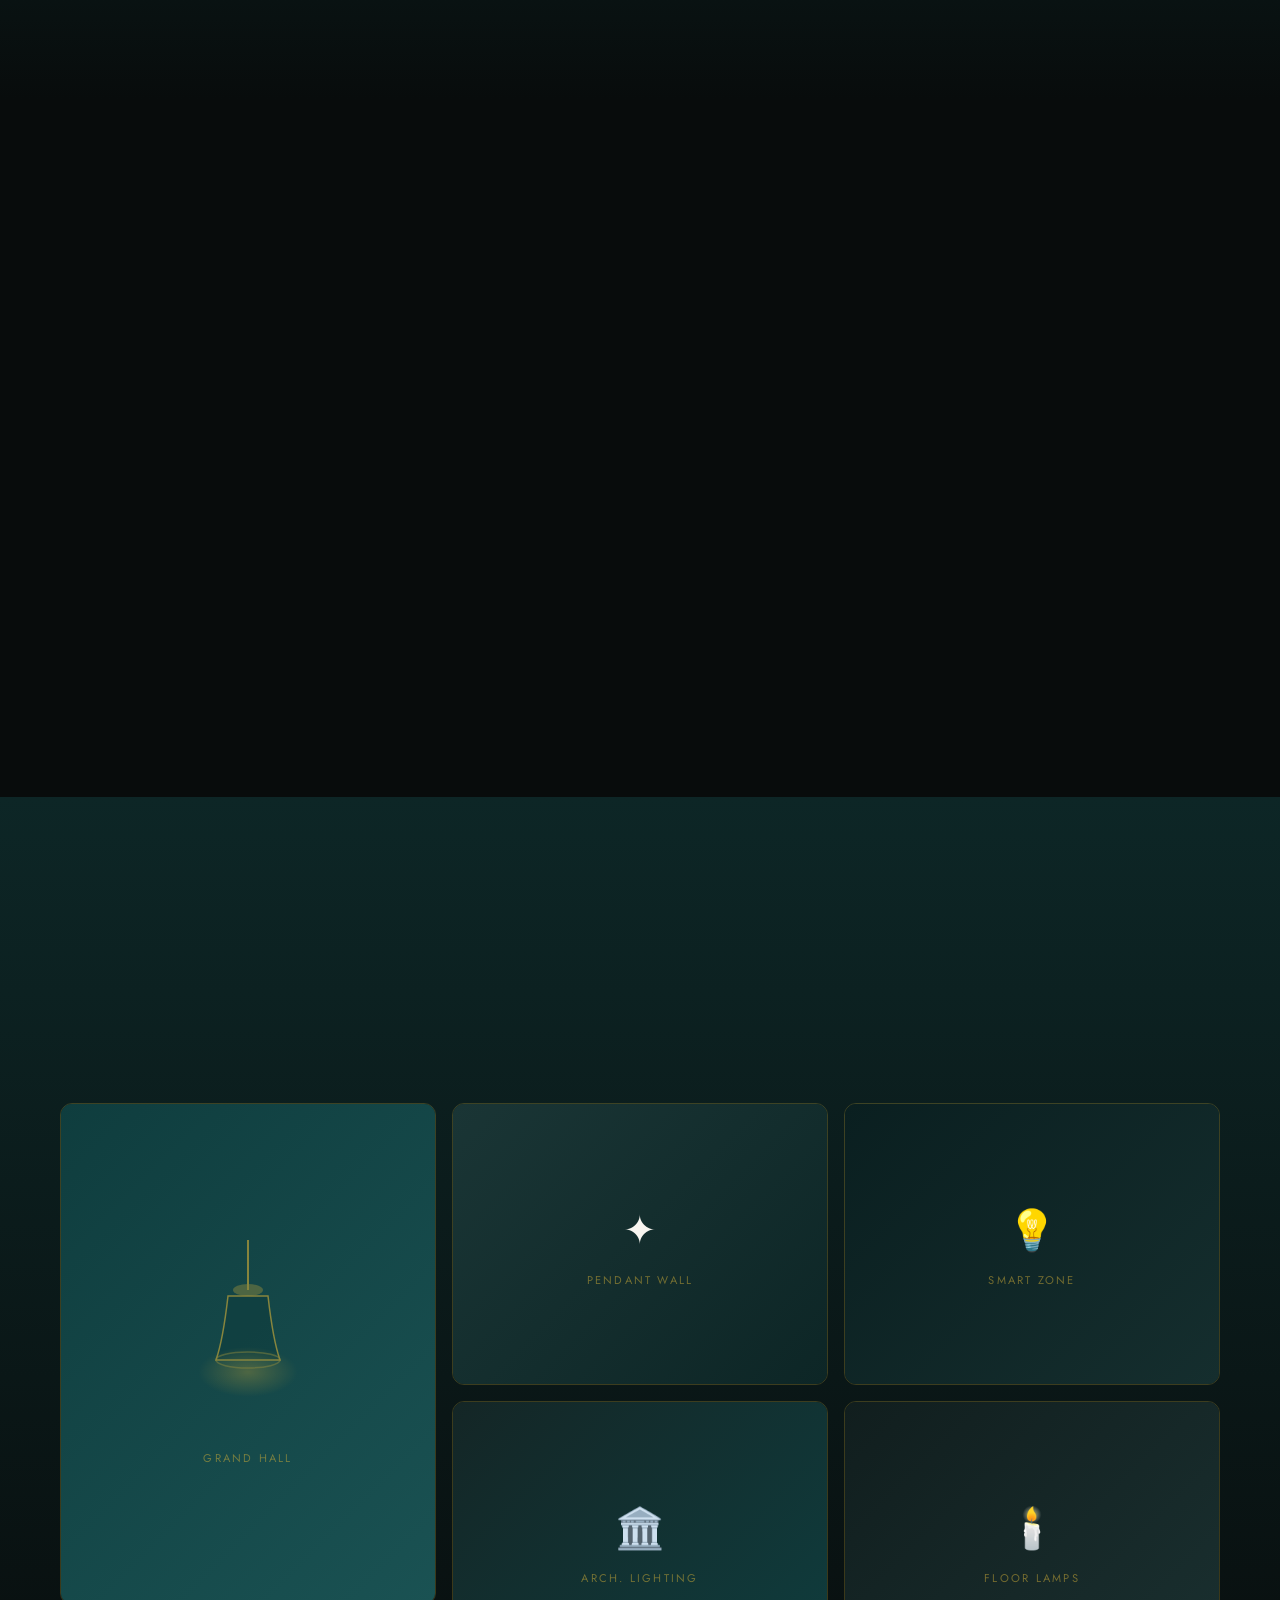
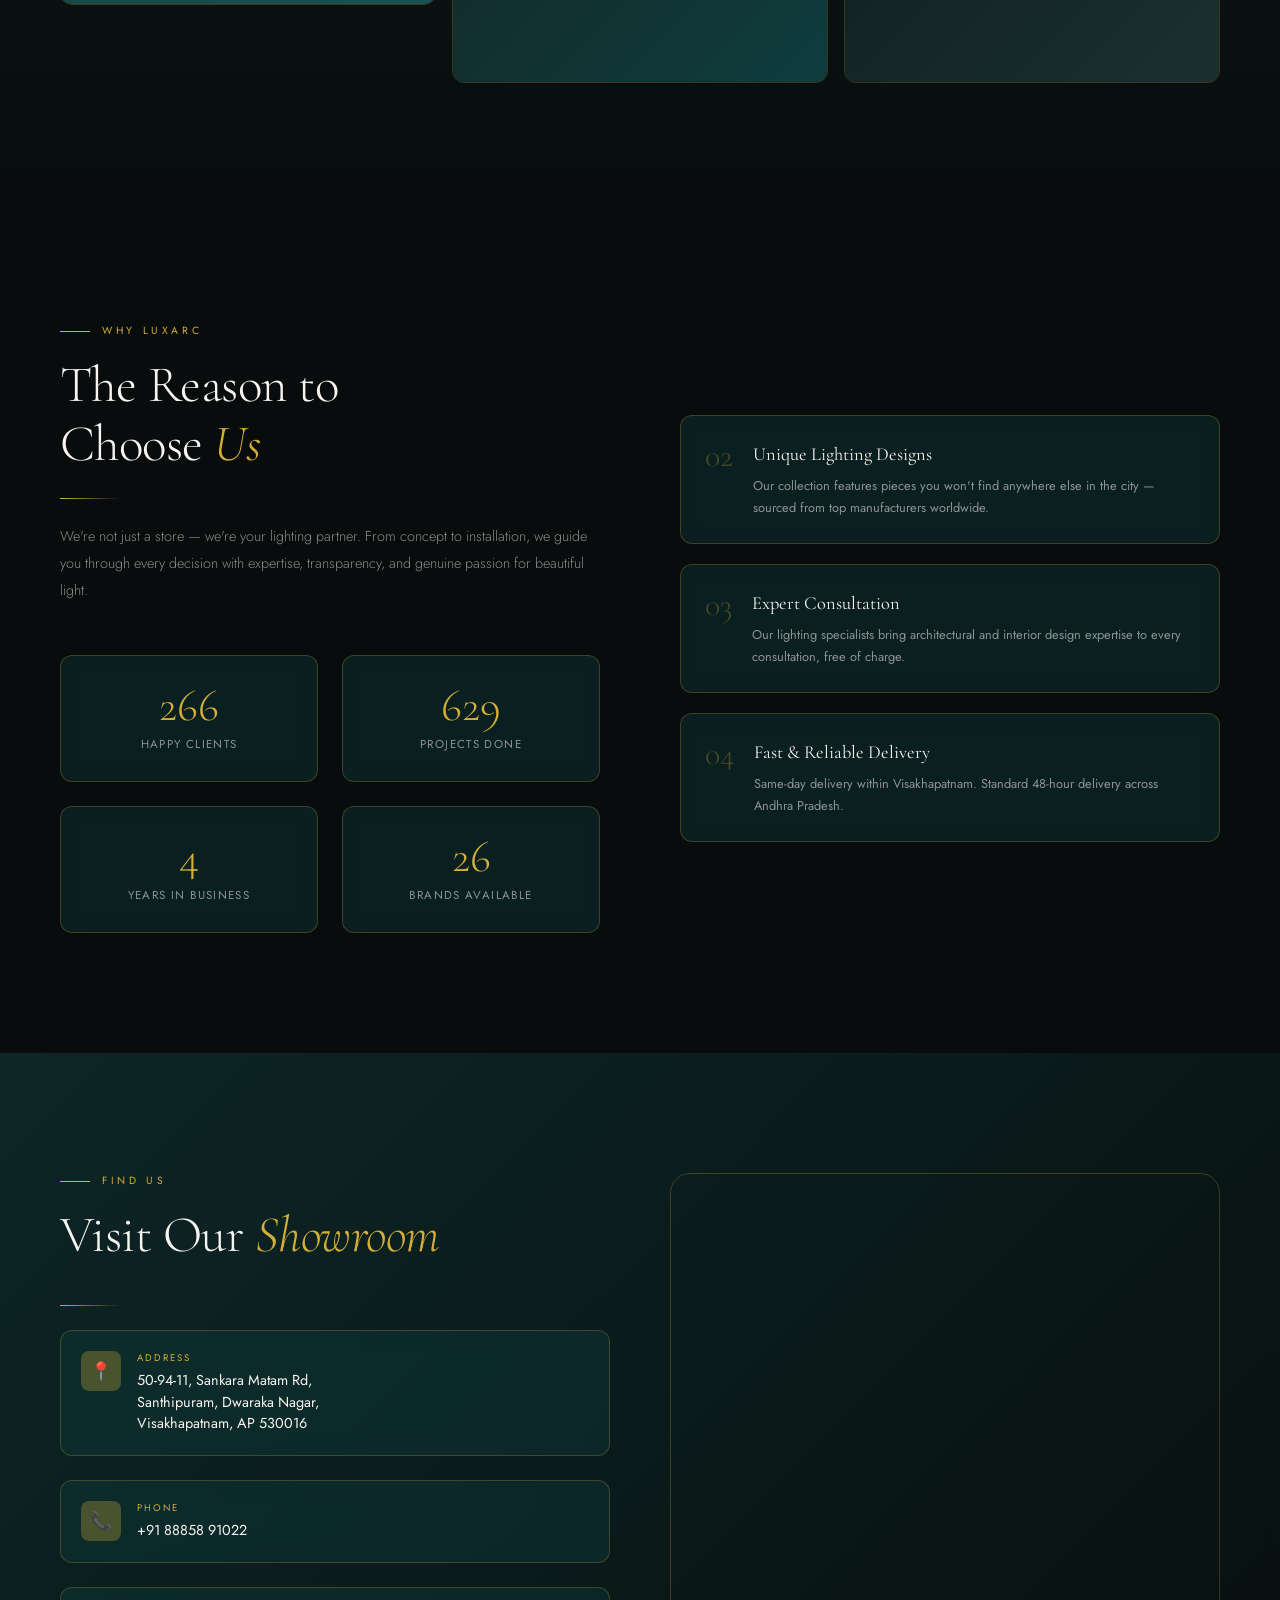
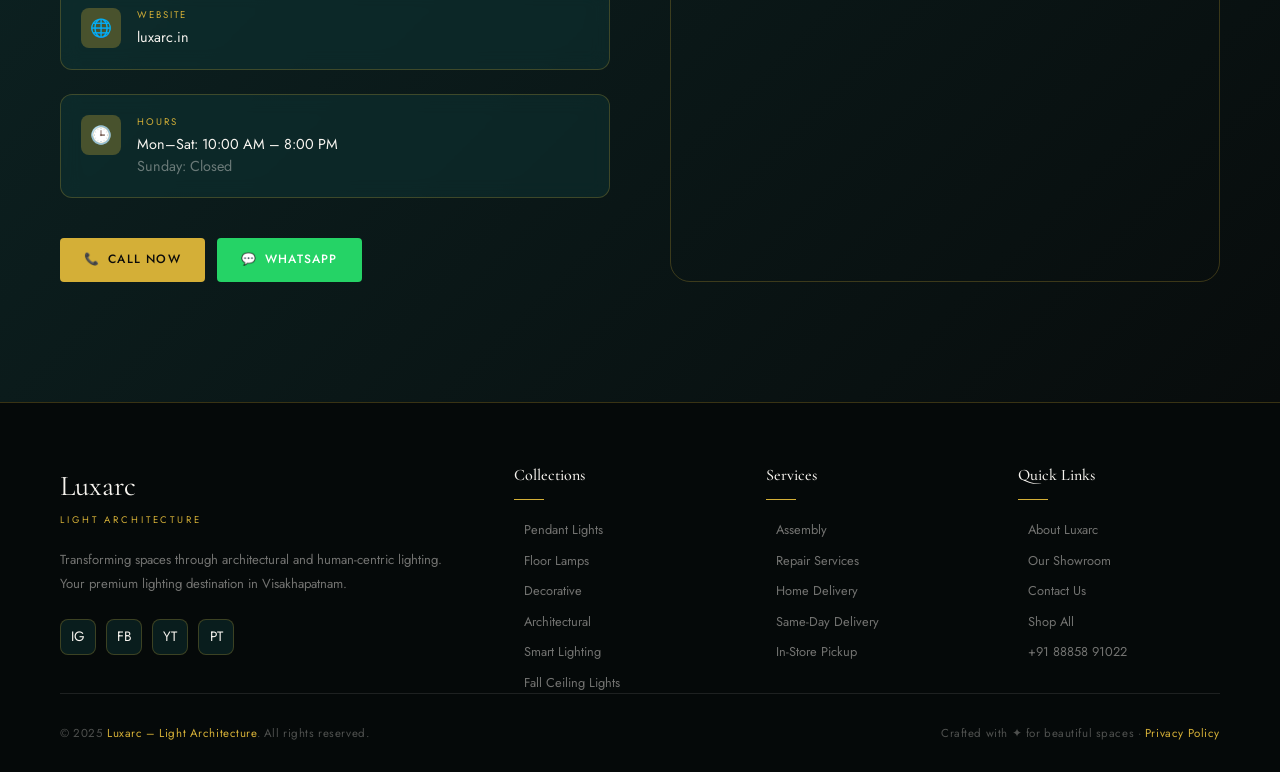
==== commit e493ee6b: "changed" ====
--- a/index.html
+++ b/index.html
@@ -123,13 +123,7 @@
                 Unique destination for architectural lighting in Vizag
               </div>
             </div>
-            <div class="feature-item delay-2">
-              <div class="feature-icon">💰</div>
-              <div class="feature-text">
-                <strong>Best Prices in Town</strong>
-                Competitive pricing with uncompromising quality
-              </div>
-            </div>
+
             <div class="feature-item delay-3">
               <div class="feature-icon">🎓</div>
               <div class="feature-text">
@@ -386,14 +380,7 @@
           </div>
         </div>
         <div class="why-reasons">
-          <div class="reason-item reveal delay-1">
-            <div class="reason-num">01</div>
-            <div class="reason-content">
-              <h3 class="reason-title">Best Pricing Guaranteed</h3>
-              <p class="reason-desc">We match or beat any comparable quote. Premium lighting doesn't have to break the
-                budget — we make sure of it.</p>
-            </div>
-          </div>
+
           <div class="reason-item reveal delay-2">
             <div class="reason-num">02</div>
             <div class="reason-content">
@@ -549,14 +536,10 @@
         <h2 class="modal-product-name"
           style="font-family:var(--font-display); font-size:1.8rem; font-weight:400; margin-bottom:8px;">Product Name
         </h2>
-        <p class="modal-product-price product-price" style="font-size:1.6rem; margin-bottom:20px;">₹0</p>
+
         <p class="modal-product-desc"
           style="font-size:0.88rem; color:rgba(248,245,240,0.6); line-height:1.8; margin-bottom:30px;">Description</p>
-        <div style="display:flex; gap:12px; flex-wrap:wrap;">
-          <button class="btn-primary" onclick="closeModal()">Add to Enquiry</button>
-          <a href="tel:+918885891022" class="btn-secondary" style="display:flex;align-items:center;gap:6px;">📞 Call for
-            Price</a>
-        </div>
+          <button class="btn-primary" onclick="closeModal()" style="width: 100%;">Enquire Now</button>
         <p style="font-size:0.7rem; color:rgba(248,245,240,0.3); margin-top:16px; letter-spacing:0.05em;">
           Free delivery · Expert installation available
         </p>
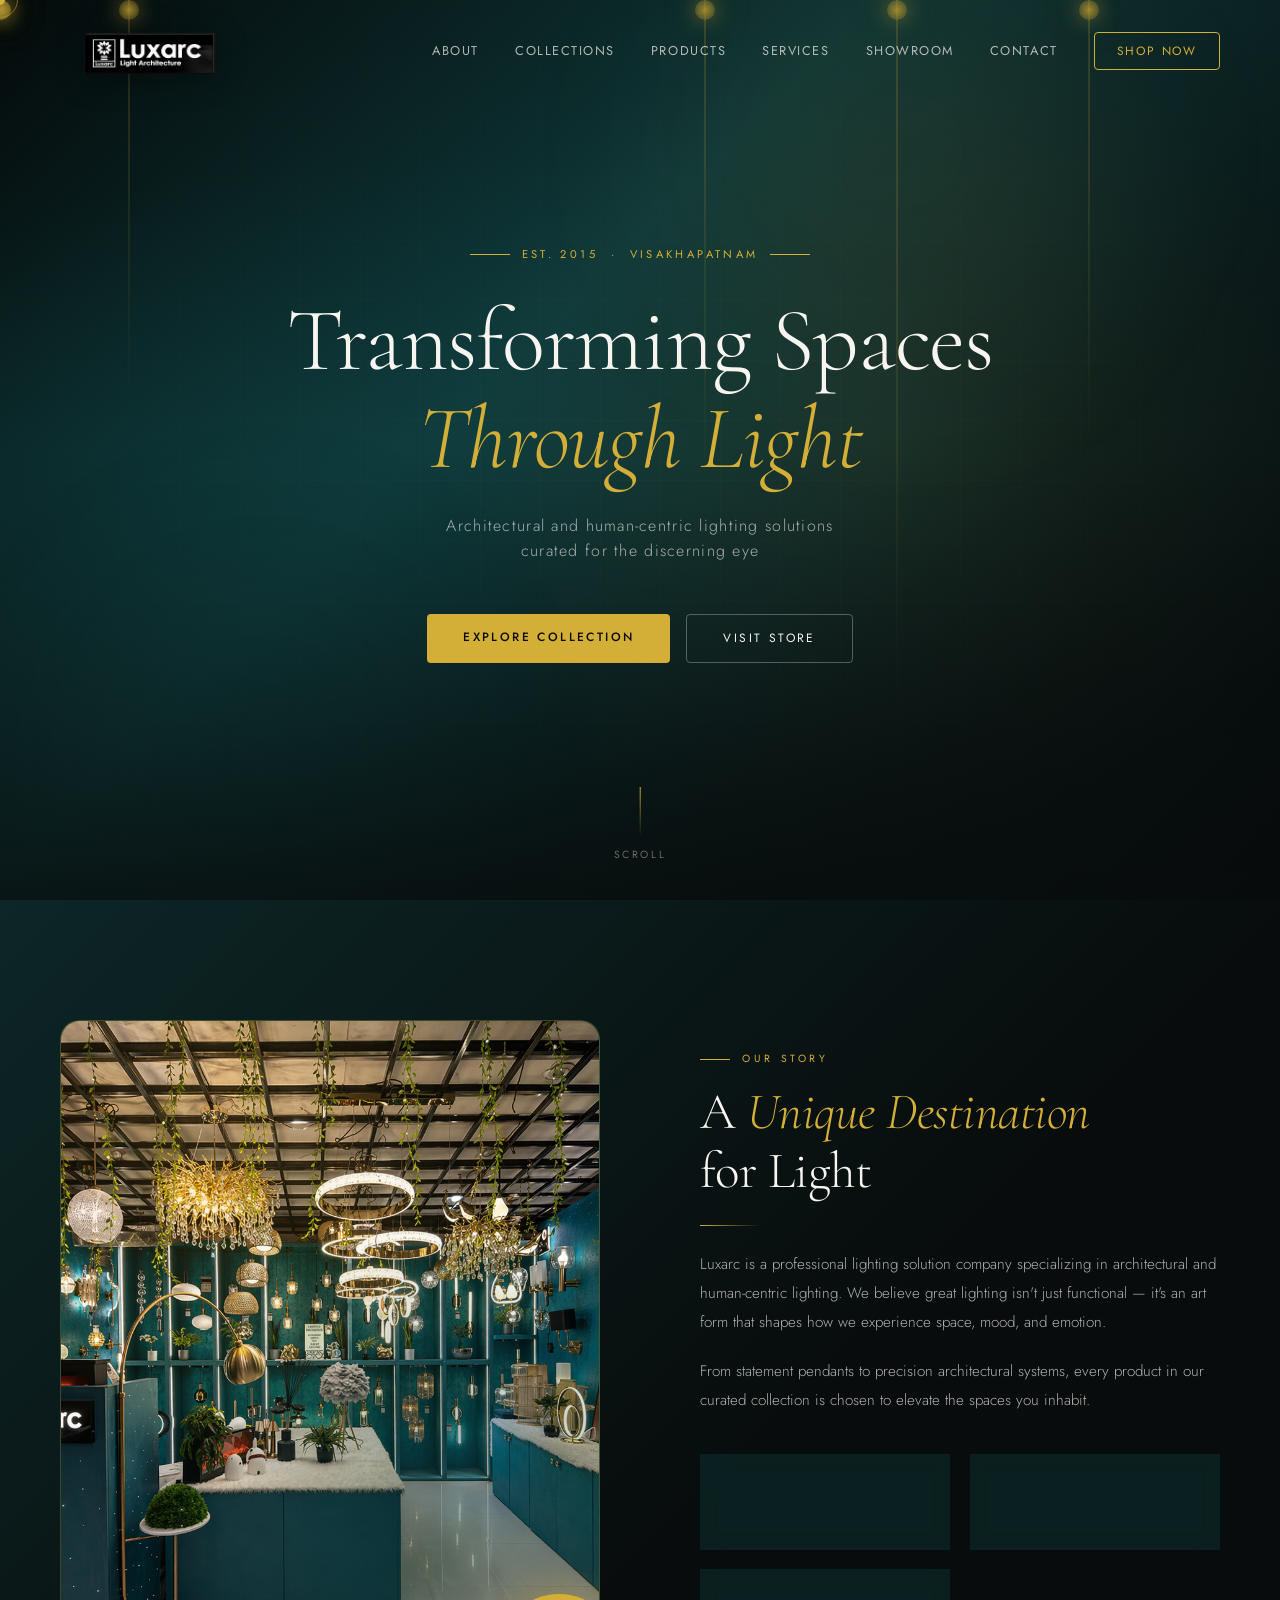
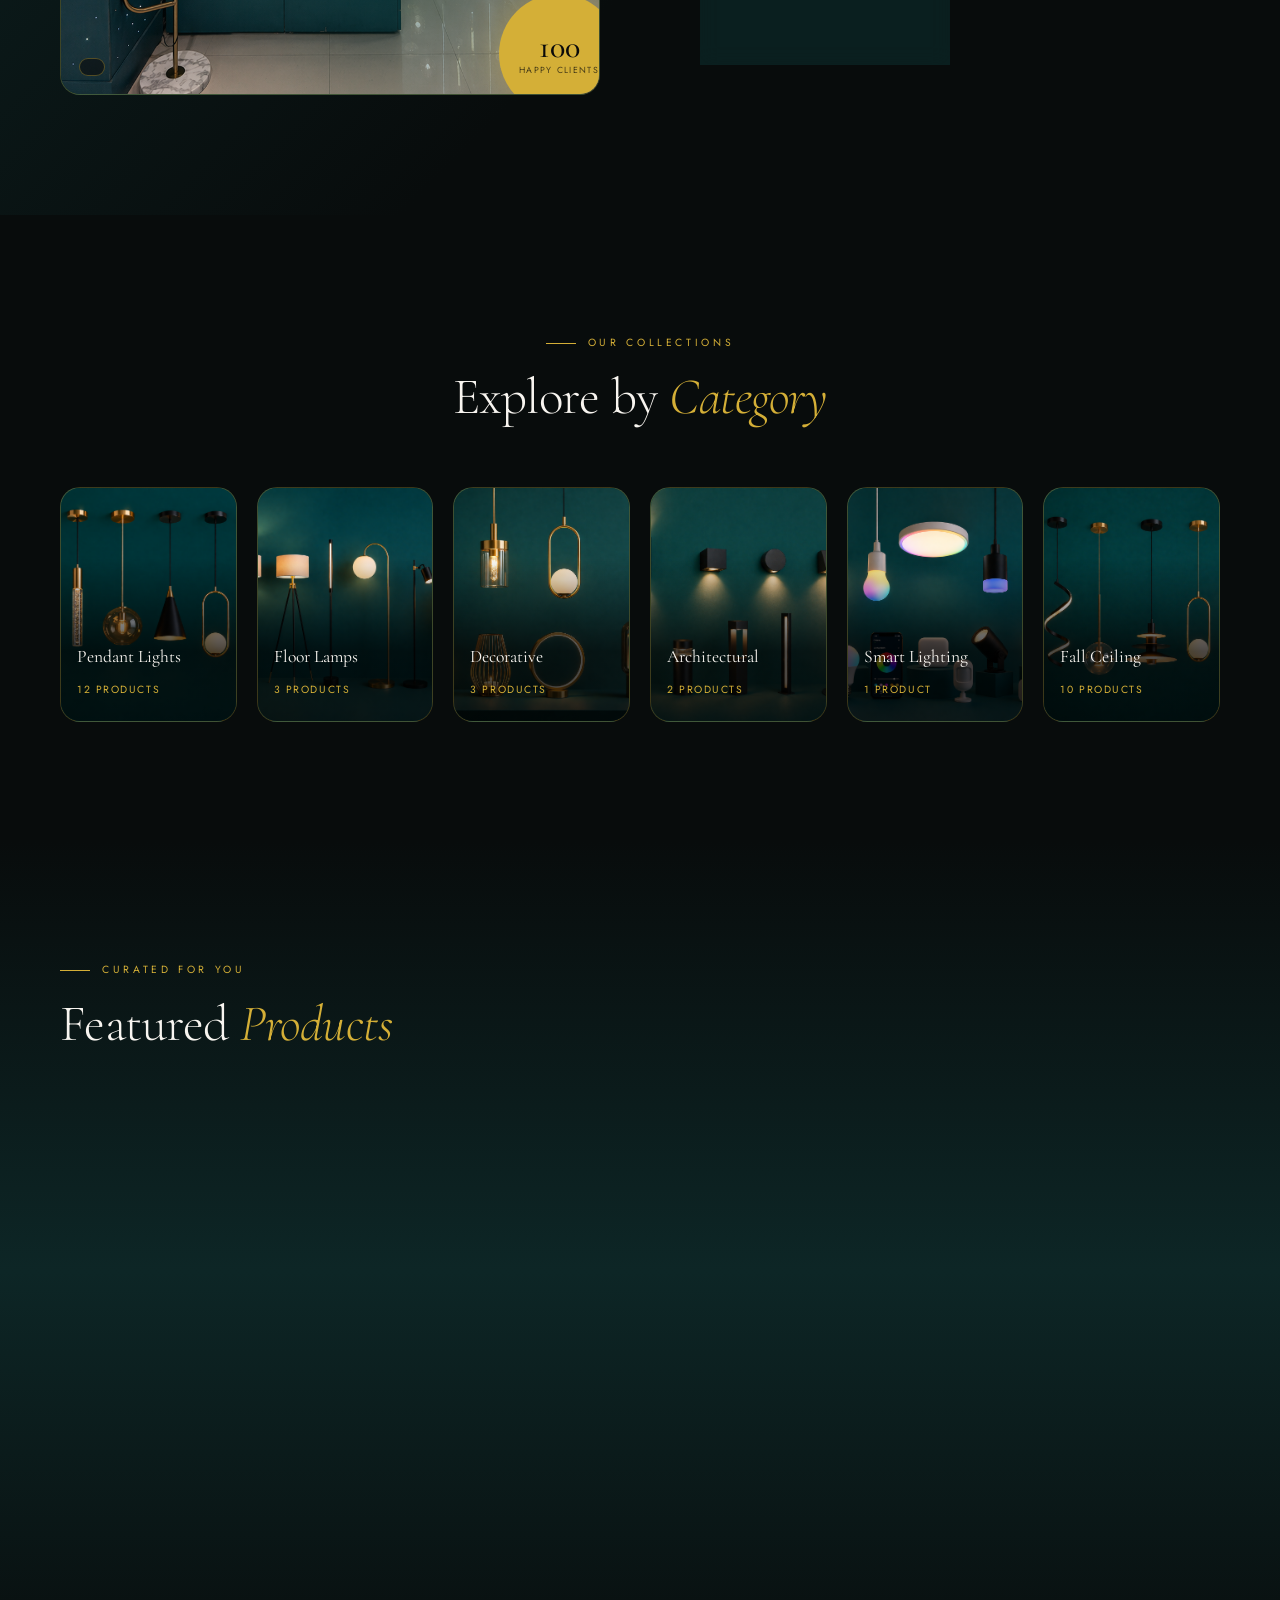
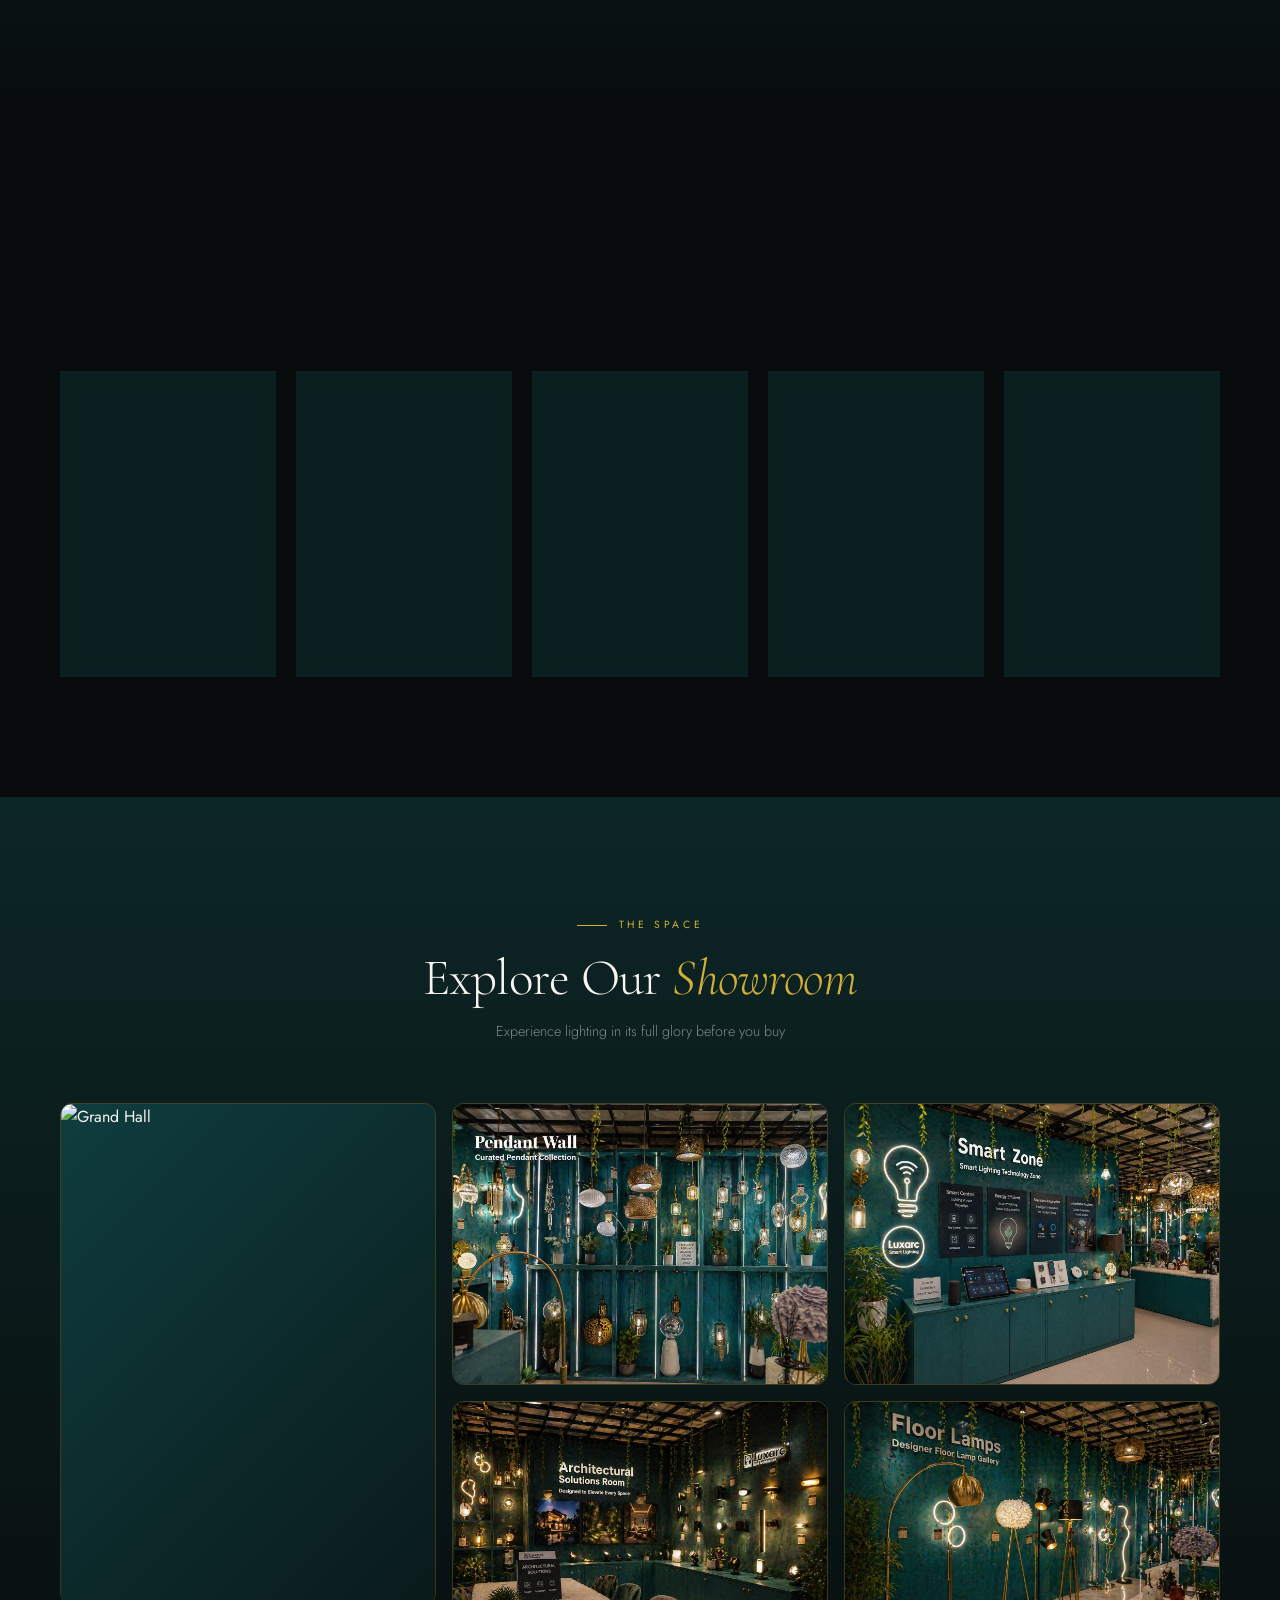
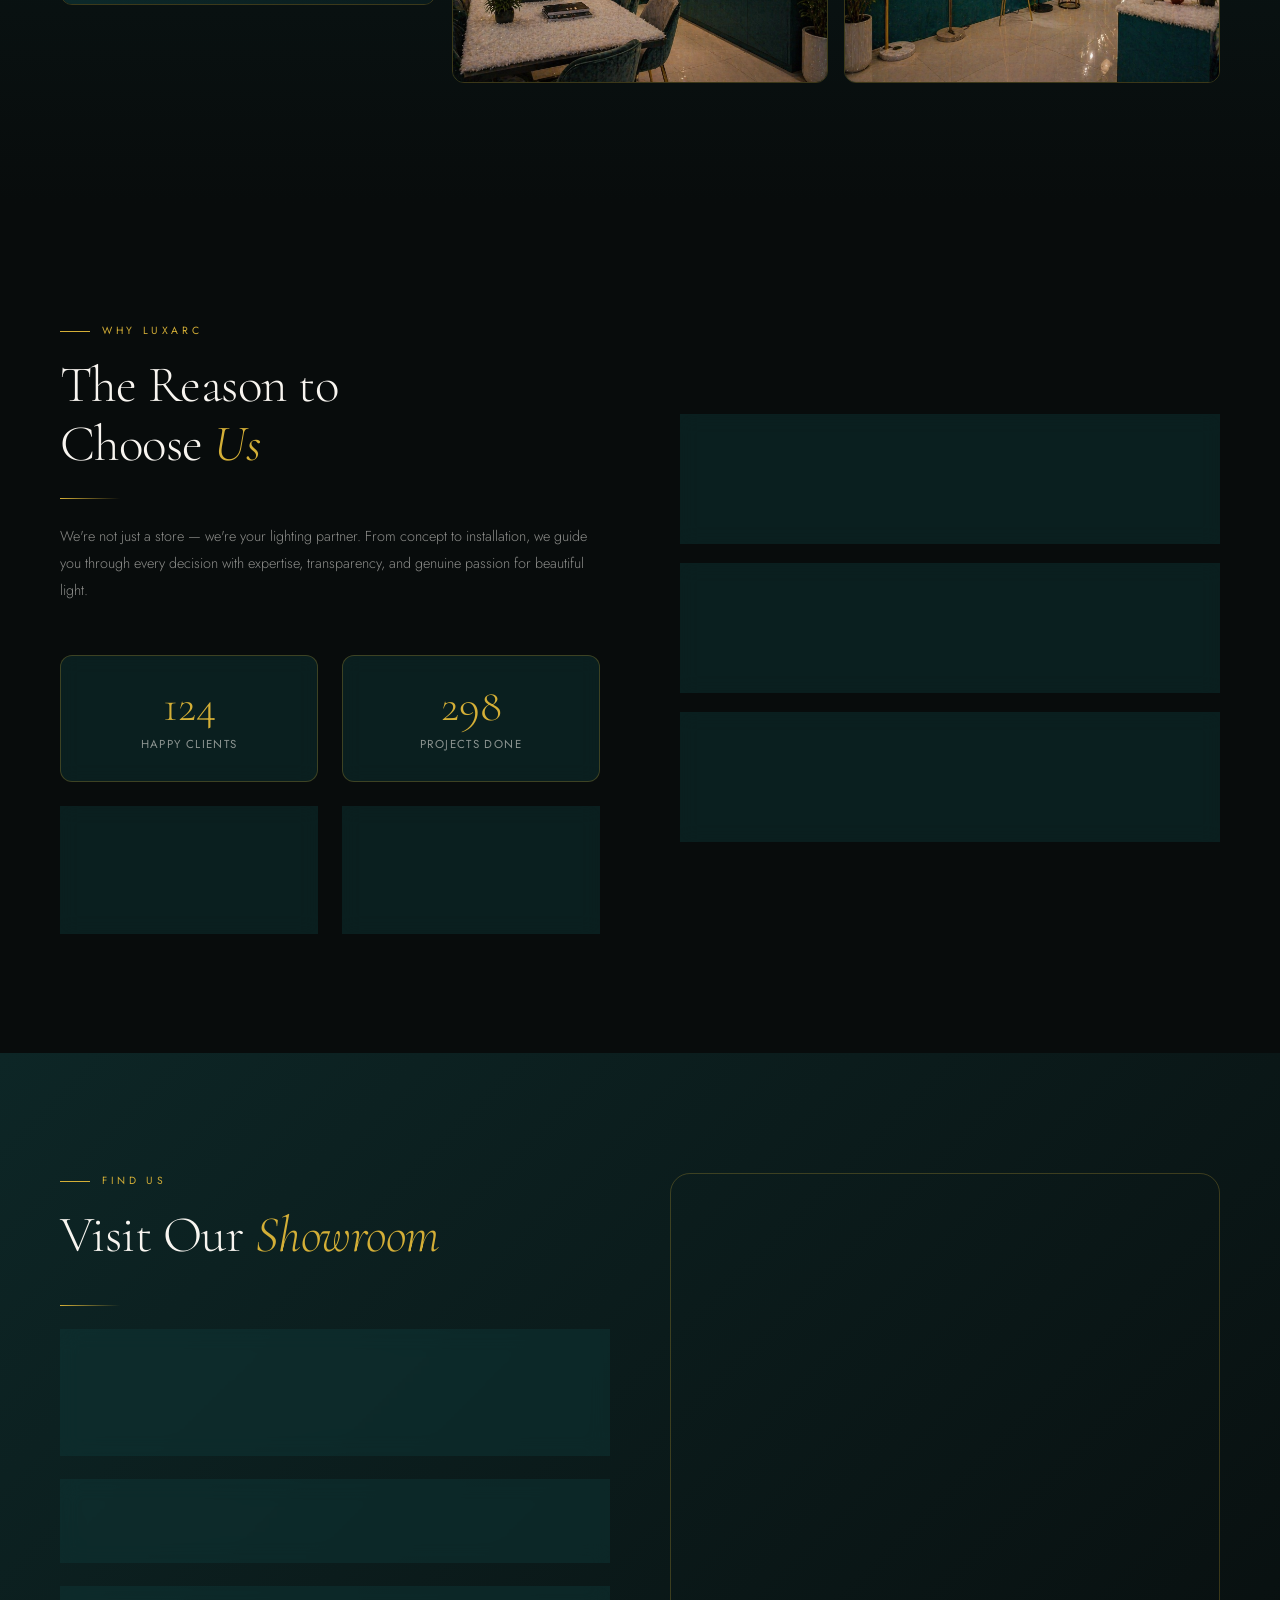
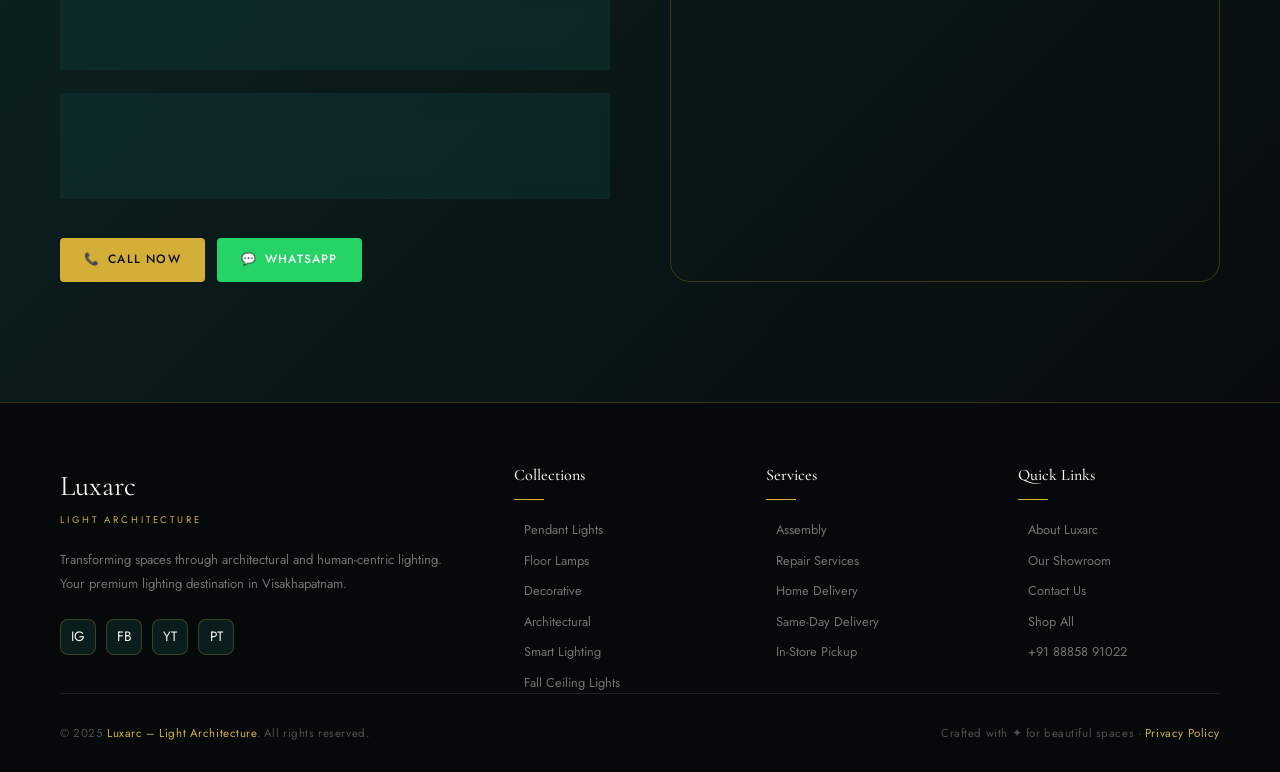
==== commit cbfffbca: "changed" ====
--- a/index.html
+++ b/index.html
@@ -285,60 +285,32 @@
       </div>
       <div class="showroom-gallery">
         <div class="gallery-item reveal-left">
-          <div class="gallery-inner" style="background: linear-gradient(135deg, #0f3d3e, #1a5253);">
-            <svg width="120" height="200" viewBox="0 0 120 200" fill="none" opacity="0.6">
-              <line x1="60" y1="0" x2="60" y2="50" stroke="#D4AF37" stroke-width="2" />
-              <ellipse cx="60" cy="50" rx="15" ry="6" fill="#D4AF37" opacity="0.5" />
-              <path d="M40 56 Q35 100 28 120 L92 120 Q85 100 80 56Z" fill="#0F3D3E" stroke="#D4AF37"
-                stroke-width="1.5" />
-              <ellipse cx="60" cy="120" rx="32" ry="8" fill="none" stroke="#D4AF37" stroke-width="1.5" opacity="0.5" />
-              <ellipse cx="60" cy="132" rx="50" ry="25" fill="url(#sg1)" opacity="0.5" />
-              <defs>
-                <radialGradient id="sg1">
-                  <stop offset="0%" stop-color="#D4AF37" />
-                  <stop offset="100%" stop-color="#D4AF37" stop-opacity="0" />
-                </radialGradient>
-              </defs>
-            </svg>
-            <span
-              style="font-size:0.7rem; color:rgba(212,175,55,0.5); letter-spacing:0.2em; text-transform:uppercase;">Grand
-              Hall</span>
+          <div class="gallery-inner">
+            <img src="GrandHall.png" alt="Grand Hall">
           </div>
           <div class="gallery-caption">Grand Entry Chandelier Display</div>
         </div>
         <div class="gallery-item reveal delay-1">
-          <div class="gallery-inner" style="background: linear-gradient(135deg, #1a3535, #0d2626);">
-            <span style="font-size:2.5rem">✦</span>
-            <span
-              style="font-size:0.7rem; color:rgba(212,175,55,0.5); letter-spacing:0.2em; text-transform:uppercase;">Pendant
-              Wall</span>
+          <div class="gallery-inner">
+            <img src="PendantWall.png" alt="Pendant Wall">
           </div>
           <div class="gallery-caption">Curated Pendant Collection</div>
         </div>
         <div class="gallery-item reveal delay-2">
-          <div class="gallery-inner" style="background: linear-gradient(135deg, #0a1f20, #152e2e);">
-            <span style="font-size:2.5rem">💡</span>
-            <span
-              style="font-size:0.7rem; color:rgba(212,175,55,0.5); letter-spacing:0.2em; text-transform:uppercase;">Smart
-              Zone</span>
+          <div class="gallery-inner">
+            <img src="Smart_lights.png" alt="Smart Zone">
           </div>
           <div class="gallery-caption">Smart Lighting Technology Zone</div>
         </div>
         <div class="gallery-item reveal delay-3">
-          <div class="gallery-inner" style="background: linear-gradient(135deg, #142626, #0f3d3e);">
-            <span style="font-size:2.5rem">🏛️</span>
-            <span
-              style="font-size:0.7rem; color:rgba(212,175,55,0.5); letter-spacing:0.2em; text-transform:uppercase;">Arch.
-              Lighting</span>
+          <div class="gallery-inner">
+            <img src="Architectural Solutions Room.png" alt="Arch. Lighting">
           </div>
           <div class="gallery-caption">Architectural Solutions Room</div>
         </div>
         <div class="gallery-item reveal delay-4">
-          <div class="gallery-inner" style="background: linear-gradient(135deg, #111e1e, #1a3030);">
-            <span style="font-size:2.5rem">🕯️</span>
-            <span
-              style="font-size:0.7rem; color:rgba(212,175,55,0.5); letter-spacing:0.2em; text-transform:uppercase;">Floor
-              Lamps</span>
+          <div class="gallery-inner">
+            <img src="floor_lamps.png" alt="Floor Lamps">
           </div>
           <div class="gallery-caption">Designer Floor Lamp Gallery</div>
         </div>
@@ -539,7 +511,7 @@
 
         <p class="modal-product-desc"
           style="font-size:0.88rem; color:rgba(248,245,240,0.6); line-height:1.8; margin-bottom:30px;">Description</p>
-          <button class="btn-primary" onclick="closeModal()" style="width: 100%;">Enquire Now</button>
+        <button class="btn-primary" onclick="closeModal()" style="width: 100%;">Enquire Now</button>
         <p style="font-size:0.7rem; color:rgba(248,245,240,0.3); margin-top:16px; letter-spacing:0.05em;">
           Free delivery · Expert installation available
         </p>
--- a/style.css
+++ b/style.css
@@ -766,8 +766,10 @@
   background: linear-gradient(135deg, var(--teal-deep), #0a1a1b);
   display: flex; align-items: center; justify-content: center;
   overflow: hidden; transition: transform 0.5s cubic-bezier(0.4, 0, 0.2, 1);
-  font-size: 3rem;
-  flex-direction: column; gap: 10px;
+}
+.gallery-inner img {
+  width: 100%; height: 100%;
+  object-fit: cover;
 }
 .gallery-item:hover .gallery-inner { transform: scale(1.05); }
 .gallery-item:hover {
